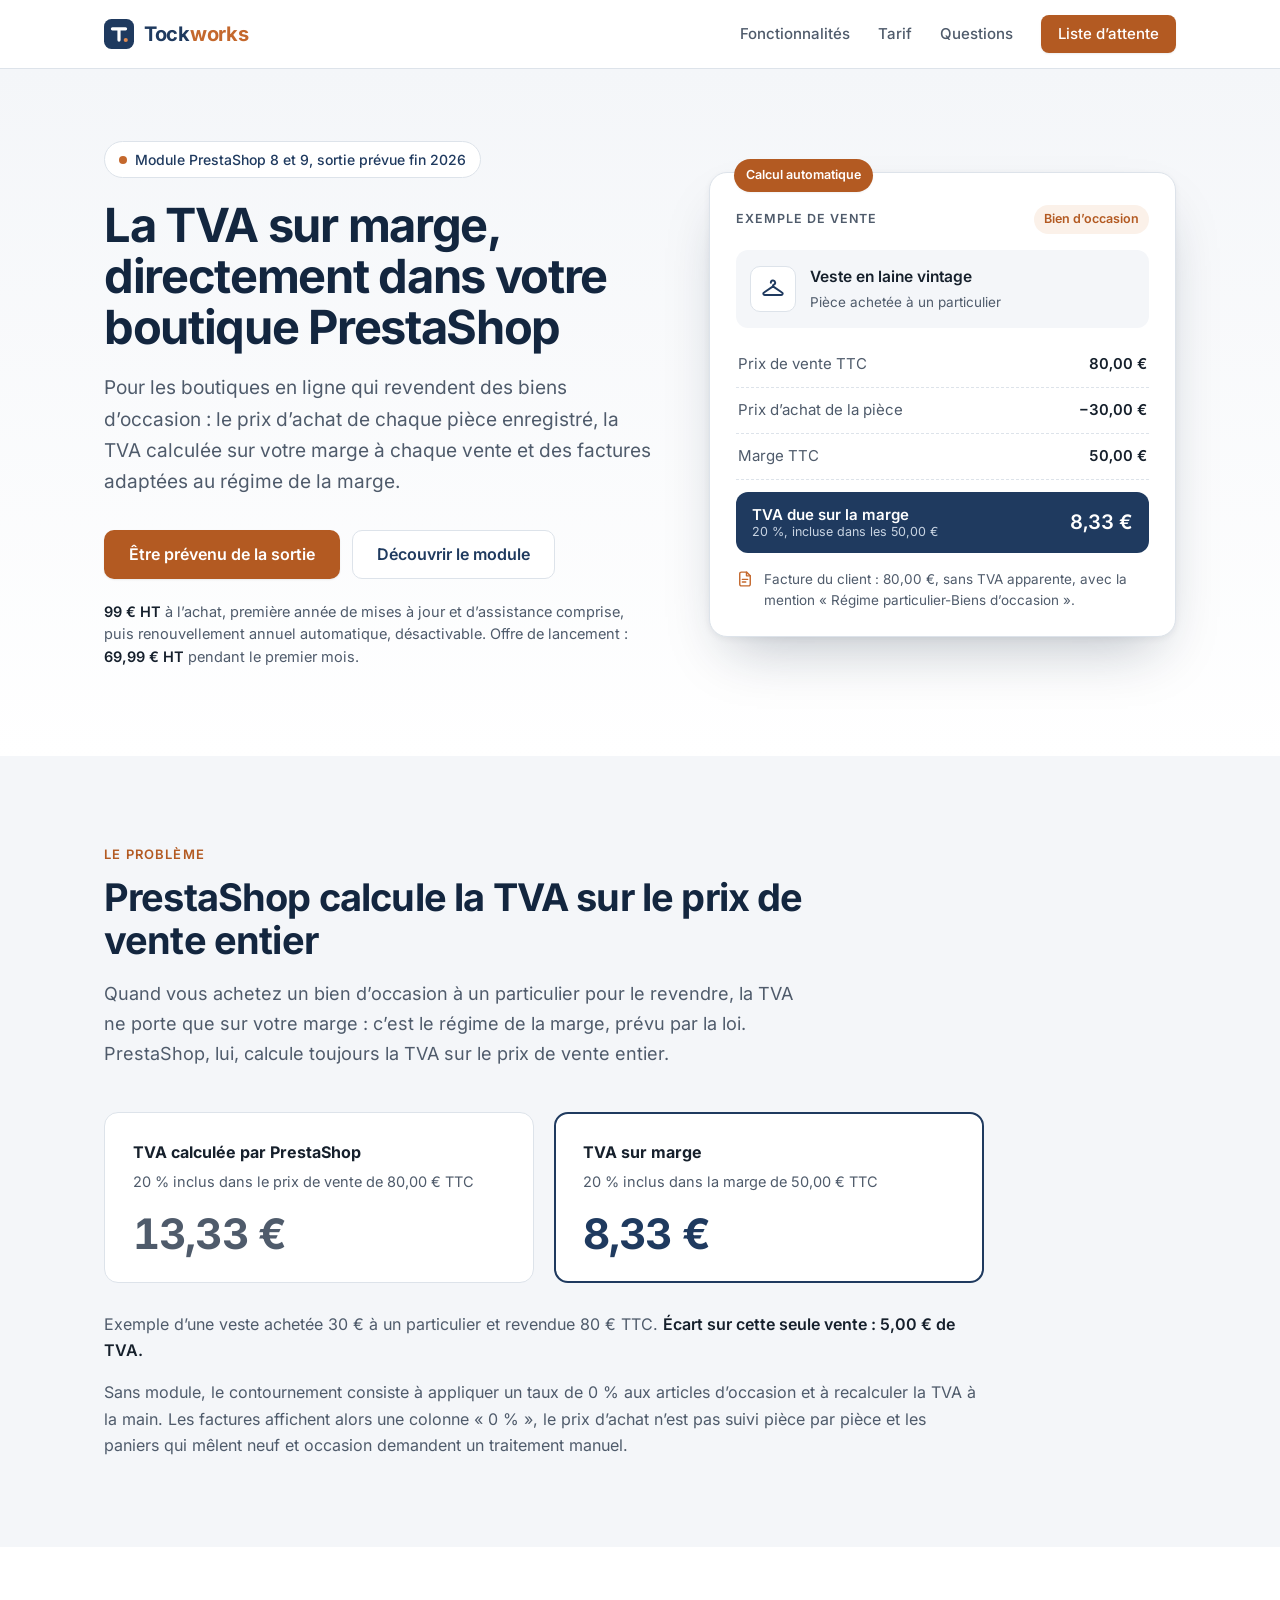
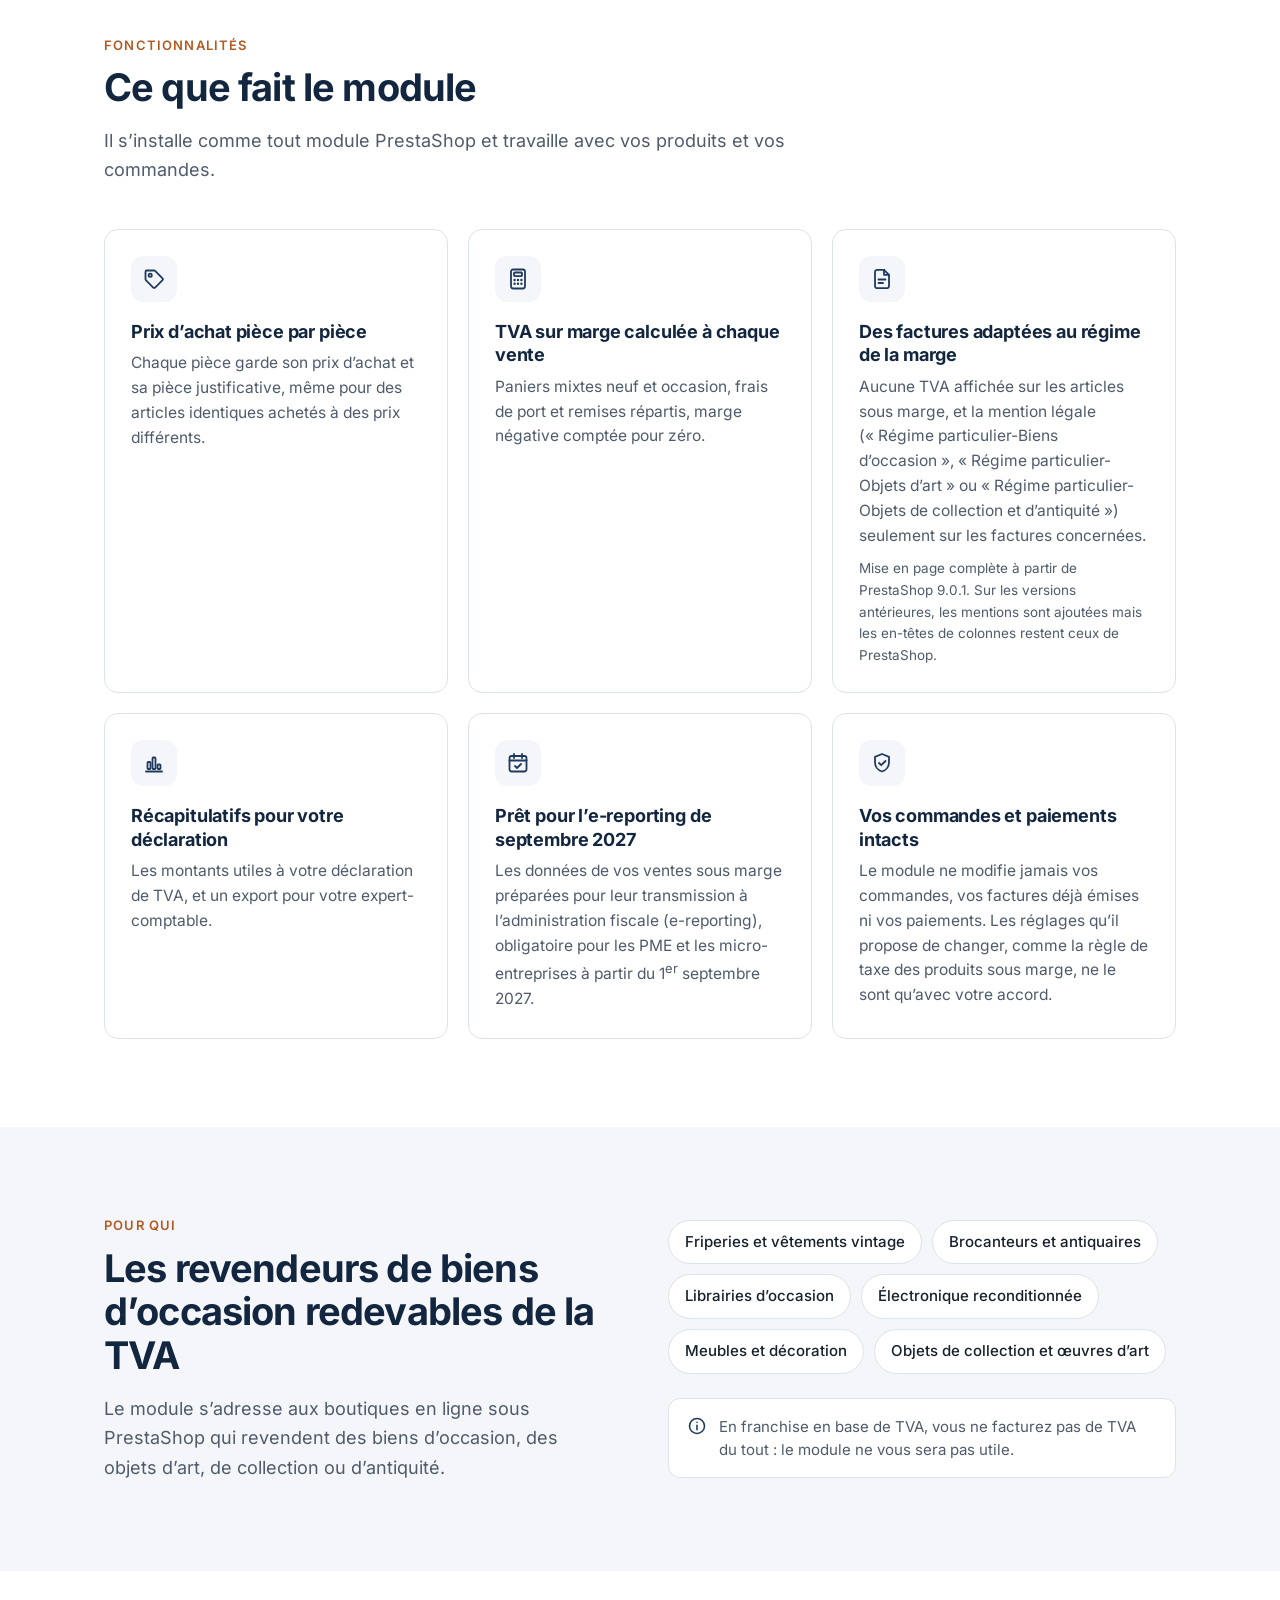
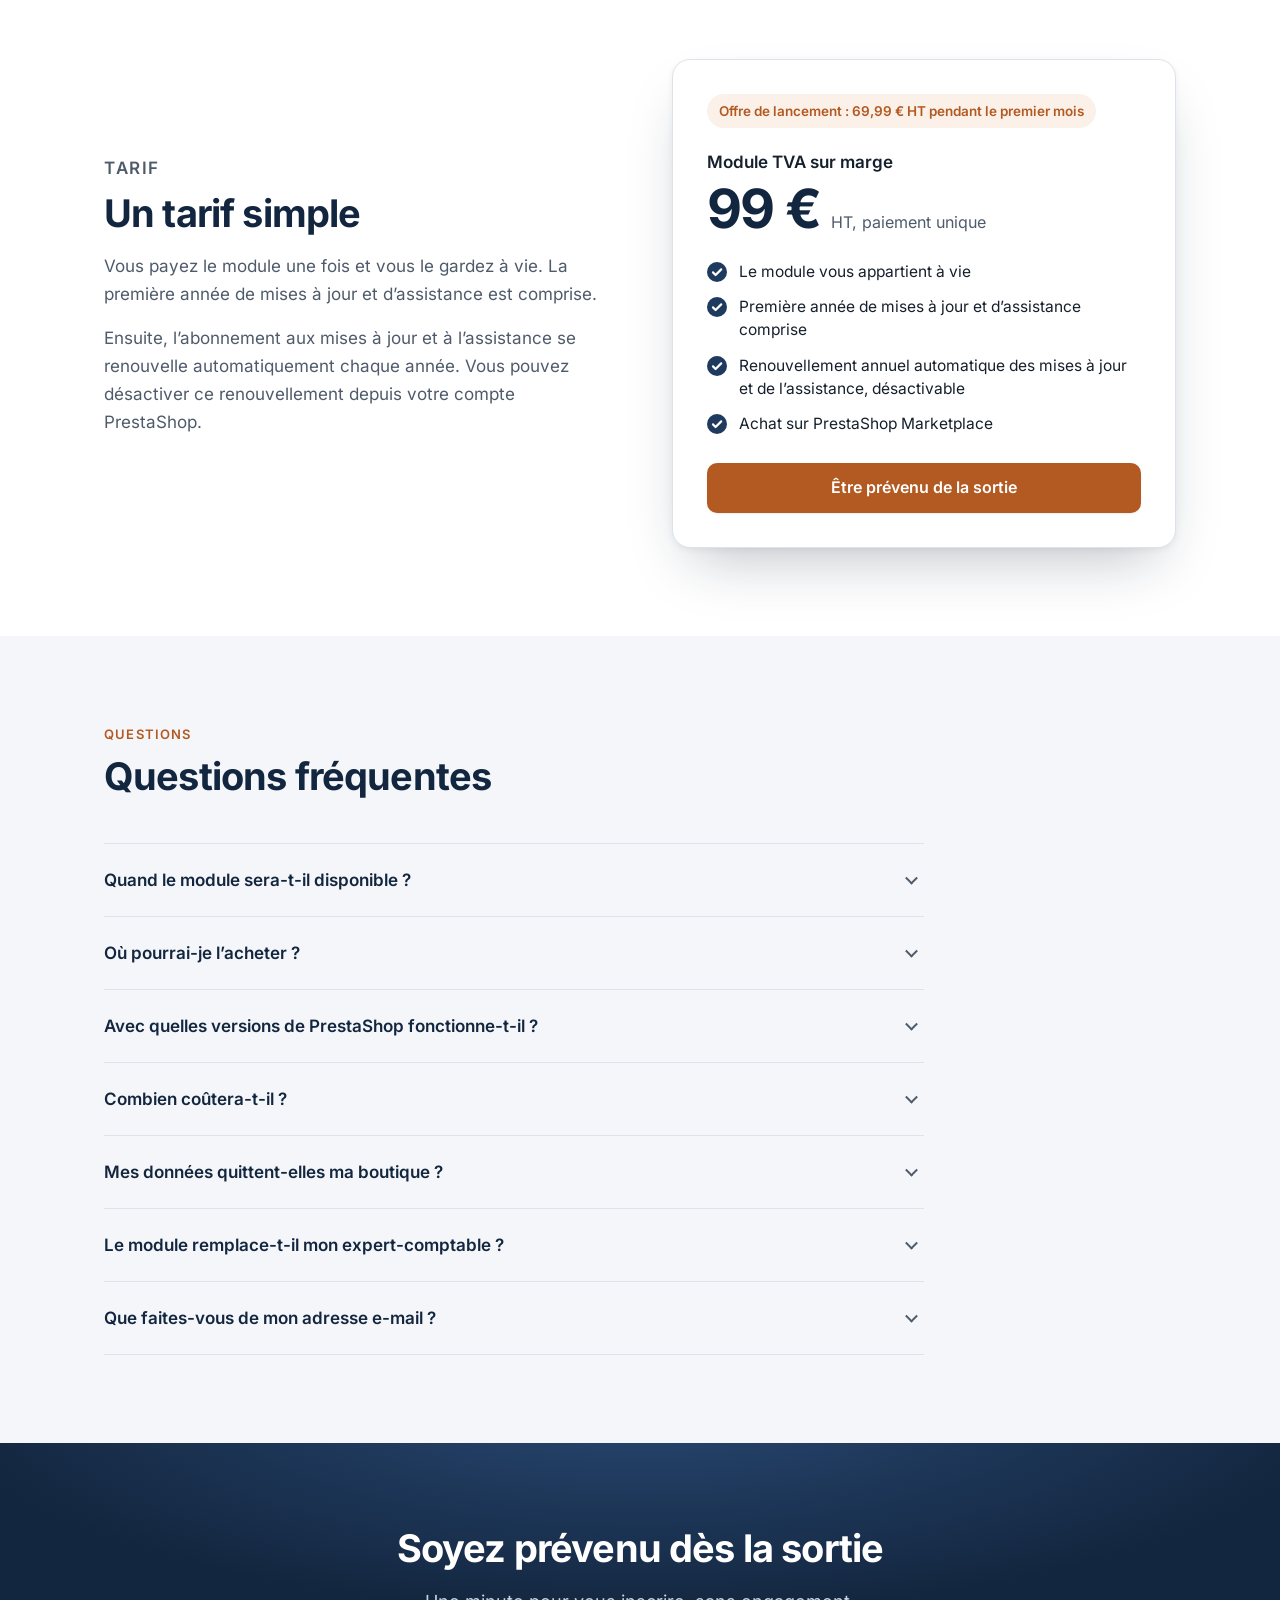
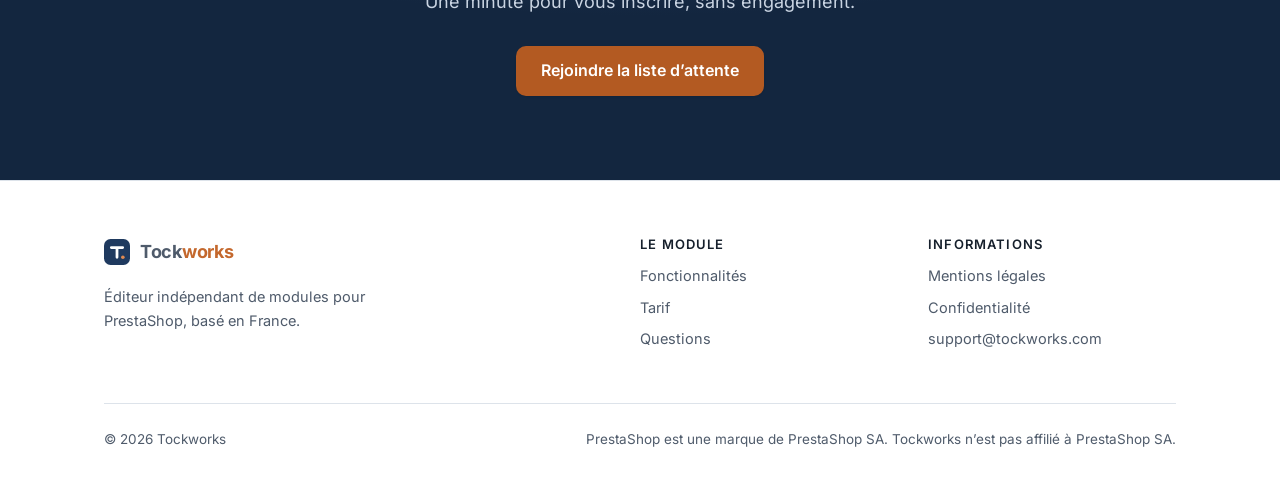
==== index.html @ 5f09cfd5 "Version 2 du site : identité graphique et pages légales séparées - Logo « T. », police Inter hébergé" ====
<!DOCTYPE html>
<html lang="fr">
<head>
<meta charset="utf-8">
<meta name="viewport" content="width=device-width, initial-scale=1">
<title>TVA sur marge pour PrestaShop | Tockworks</title>
<meta name="description" content="Module PrestaShop pour les revendeurs de biens d’occasion : prix d’achat suivi pièce par pièce, TVA calculée sur la marge à chaque vente et factures adaptées au régime de la marge. Sortie prévue fin 2026.">
<link rel="canonical" href="https://tockworks.com/">
<meta name="theme-color" content="#1f3a5f">
<link rel="icon" href="/favicon.ico" sizes="32x32">
<link rel="icon" href="/favicon.svg" type="image/svg+xml">
<link rel="apple-touch-icon" href="/apple-touch-icon.png">
<meta property="og:type" content="website">
<meta property="og:site_name" content="Tockworks">
<meta property="og:locale" content="fr_FR">
<meta property="og:url" content="https://tockworks.com/">
<meta property="og:title" content="La TVA sur marge, directement dans votre boutique PrestaShop">
<meta property="og:description" content="Module PrestaShop pour les revendeurs de biens d’occasion. Sortie prévue fin 2026.">
<meta property="og:image" content="https://tockworks.com/assets/og-image.png">
<meta property="og:image:width" content="1200">
<meta property="og:image:height" content="630">
<meta property="og:image:alt" content="Tockworks, module TVA sur marge pour PrestaShop">
<meta name="twitter:card" content="summary_large_image">
<link rel="preload" href="/assets/fonts/inter-latin-wght-normal.woff2" as="font" type="font/woff2" crossorigin>
<link rel="stylesheet" href="/assets/site.css">
</head>
<body>
<a class="skip" href="#contenu">Aller au contenu</a>

<header class="site-header">
  <div class="wrap">
    <a class="brand" href="/" aria-label="Tockworks, accueil">
      <svg viewBox="0 0 32 32" aria-hidden="true" focusable="false"><rect width="32" height="32" rx="8" fill="#1f3a5f"/><path d="M9 10.5h14M16 10.5v12" fill="none" stroke="#fff" stroke-width="3.4" stroke-linecap="round"/><circle cx="23.2" cy="22.4" r="2.2" fill="#e08a52"/></svg>
      <span>Tock<span class="w">works</span></span>
    </a>
    <nav class="nav" aria-label="Navigation principale">
      <a href="#fonctions">Fonctionnalités</a>
      <a href="#tarif">Tarif</a>
      <a href="#questions">Questions</a>
      <a class="btn btn-sm" href="https://docs.google.com/forms/d/e/1FAIpQLSfRyb02x6jqyGwt5UZU0VAeCtttxppWHOzWtSJn2aNVHN5PRw/viewform">Liste d’attente</a>
    </nav>
  </div>
</header>

<main id="contenu">
  <section class="hero">
    <div class="wrap">
      <div class="hero-text">
        <p class="eyebrow"><span class="dot" aria-hidden="true"></span><span><span class="hide-sm">Module </span>PrestaShop 8 et 9, sortie prévue fin&nbsp;2026</span></p>
        <h1>La TVA sur marge, directement dans votre boutique PrestaShop</h1>
        <p class="lead">Pour les boutiques en ligne qui revendent des biens d’occasion&nbsp;: le prix d’achat de chaque pièce enregistré, la TVA calculée sur votre marge à chaque vente et des factures adaptées au régime de la marge.</p>
        <div class="actions">
          <a class="btn" href="https://docs.google.com/forms/d/e/1FAIpQLSfRyb02x6jqyGwt5UZU0VAeCtttxppWHOzWtSJn2aNVHN5PRw/viewform">Être prévenu de la sortie</a>
          <a class="btn btn-ghost" href="#fonctions">Découvrir le module</a>
        </div>
        <p class="price-note"><strong>99&nbsp;€ HT</strong> à l’achat, première année de mises à jour et d’assistance comprise, puis renouvellement annuel automatique, désactivable. Offre de lancement&nbsp;: <strong>69,99&nbsp;€ HT</strong> pendant le premier mois.</p>
      </div>

      <div class="hero-visual">
        <figure class="calc" aria-label="Exemple de calcul : veste achetée 30 euros et revendue 80 euros TTC, TVA due sur la marge 8,33 euros">
          <span class="calc-tag">Calcul automatique</span>
          <div class="calc-head">
            <span class="calc-label">Exemple de vente</span>
            <span class="pill">Bien d’occasion</span>
          </div>
          <div class="calc-item">
            <span class="thumb" aria-hidden="true"><svg width="26" height="26" viewBox="0 0 24 24" fill="none" stroke="currentColor" stroke-width="1.8" stroke-linecap="round" stroke-linejoin="round"><path d="M10 6.2a2 2 0 1 1 2.6 1.9c-.4.1-.6.5-.6.9v.6"/><path d="M12 9.6 3.7 15.2a1.3 1.3 0 0 0 .7 2.4h15.2a1.3 1.3 0 0 0 .7-2.4z"/></svg></span>
            <span><strong>Veste en laine vintage</strong><small>Pièce achetée à un particulier</small></span>
          </div>
          <dl class="calc-rows">
            <div><dt>Prix de vente TTC</dt><dd>80,00&nbsp;€</dd></div>
            <div><dt>Prix d’achat de la pièce</dt><dd>−30,00&nbsp;€</dd></div>
            <div><dt>Marge TTC</dt><dd>50,00&nbsp;€</dd></div>
            <div class="total"><dt>TVA due sur la marge<small>20&nbsp;%, incluse dans les 50,00&nbsp;€</small></dt><dd>8,33&nbsp;€</dd></div>
          </dl>
          <p class="calc-foot"><svg width="18" height="18" viewBox="0 0 24 24" fill="none" stroke="currentColor" stroke-width="1.9" stroke-linecap="round" stroke-linejoin="round" aria-hidden="true"><path d="M14 2.8H7.2A2.2 2.2 0 0 0 5 5v14a2.2 2.2 0 0 0 2.2 2.2h9.6A2.2 2.2 0 0 0 19 19V7.8z"/><path d="M14 2.8v5h5"/><path d="M8.5 12.5h7M8.5 16h4.5"/></svg><span>Facture du client&nbsp;: 80,00&nbsp;€, sans TVA apparente, avec la mention «&nbsp;Régime particulier-Biens d’occasion&nbsp;».</span></p>
        </figure>
      </div>
    </div>
  </section>

  <section class="section section-soft" id="probleme">
    <div class="wrap">
      <div class="section-head">
        <p class="kicker">Le problème</p>
        <h2>PrestaShop calcule la TVA sur le prix de vente entier</h2>
        <p>Quand vous achetez un bien d’occasion à un particulier pour le revendre, la TVA ne porte que sur votre marge&nbsp;: c’est le régime de la marge, prévu par la loi. PrestaShop, lui, calcule toujours la TVA sur le prix de vente entier.</p>
      </div>
      <div class="compare">
        <div class="compare-card">
          <h3>TVA calculée par PrestaShop</h3>
          <p class="how">20&nbsp;% inclus dans le prix de vente de 80,00&nbsp;€ TTC</p>
          <p class="amount">13,33&nbsp;€</p>
        </div>
        <div class="compare-card is-good">
          <h3>TVA sur marge</h3>
          <p class="how">20&nbsp;% inclus dans la marge de 50,00&nbsp;€ TTC</p>
          <p class="amount">8,33&nbsp;€</p>
        </div>
      </div>
      <div class="compare-notes">
        <p>Exemple d’une veste achetée 30&nbsp;€ à un particulier et revendue 80&nbsp;€ TTC. <strong>Écart sur cette seule vente&nbsp;: 5,00&nbsp;€ de TVA.</strong></p>
        <p>Sans module, le contournement consiste à appliquer un taux de 0&nbsp;% aux articles d’occasion et à recalculer la TVA à la main. Les factures affichent alors une colonne «&nbsp;0&nbsp;%&nbsp;», le prix d’achat n’est pas suivi pièce par pièce et les paniers qui mêlent neuf et occasion demandent un traitement manuel.</p>
      </div>
    </div>
  </section>

  <section class="section" id="fonctions">
    <div class="wrap">
      <div class="section-head">
        <p class="kicker">Fonctionnalités</p>
        <h2>Ce que fait le module</h2>
        <p>Il s’installe comme tout module PrestaShop et travaille avec vos produits et vos commandes.</p>
      </div>
      <div class="features">
        <article class="feature">
          <span class="ico" aria-hidden="true"><svg width="24" height="24" viewBox="0 0 24 24" fill="none" stroke="currentColor" stroke-width="1.8" stroke-linecap="round" stroke-linejoin="round"><path d="M3.5 12.2V4.8c0-.7.6-1.3 1.3-1.3h7.4c.35 0 .68.14.92.38l7.4 7.4a1.3 1.3 0 0 1 0 1.84l-7.4 7.4a1.3 1.3 0 0 1-1.84 0l-7.4-7.4a1.3 1.3 0 0 1-.38-.92z"/><circle cx="8.2" cy="8.2" r="1.6"/></svg></span>
          <h3>Prix d’achat pièce par pièce</h3>
          <p>Chaque pièce garde son prix d’achat et sa pièce justificative, même pour des articles identiques achetés à des prix différents.</p>
        </article>
        <article class="feature">
          <span class="ico" aria-hidden="true"><svg width="24" height="24" viewBox="0 0 24 24" fill="none" stroke="currentColor" stroke-width="1.8" stroke-linecap="round" stroke-linejoin="round"><rect x="5" y="2.5" width="14" height="19" rx="2.2"/><rect x="8" y="5.5" width="8" height="3.6" rx=".8"/><path d="M8.6 13h.01M12 13h.01M15.4 13h.01M8.6 16.8h.01M12 16.8h.01M15.4 16.8h.01" stroke-width="2.4"/></svg></span>
          <h3>TVA sur marge calculée à chaque vente</h3>
          <p>Paniers mixtes neuf et occasion, frais de port et remises répartis, marge négative comptée pour zéro.</p>
        </article>
        <article class="feature">
          <span class="ico" aria-hidden="true"><svg width="24" height="24" viewBox="0 0 24 24" fill="none" stroke="currentColor" stroke-width="1.8" stroke-linecap="round" stroke-linejoin="round"><path d="M14 2.8H7.2A2.2 2.2 0 0 0 5 5v14a2.2 2.2 0 0 0 2.2 2.2h9.6A2.2 2.2 0 0 0 19 19V7.8z"/><path d="M14 2.8v5h5"/><path d="M8.5 12.5h7M8.5 16h4.5"/></svg></span>
          <h3>Des factures adaptées au régime de la marge</h3>
          <p>Aucune TVA affichée sur les articles sous marge, et la mention légale («&nbsp;Régime particulier-Biens d’occasion&nbsp;», «&nbsp;Régime particulier-Objets d’art&nbsp;» ou «&nbsp;Régime particulier-Objets de collection et d’antiquité&nbsp;») seulement sur les factures concernées.</p>
          <p class="small">Mise en page complète à partir de PrestaShop 9.0.1. Sur les versions antérieures, les mentions sont ajoutées mais les en-têtes de colonnes restent ceux de PrestaShop.</p>
        </article>
        <article class="feature">
          <span class="ico" aria-hidden="true"><svg width="24" height="24" viewBox="0 0 24 24" fill="none" stroke="currentColor" stroke-width="1.8" stroke-linecap="round" stroke-linejoin="round"><path d="M4 20.5h16"/><rect x="5.5" y="11" width="3" height="7" rx=".8"/><rect x="10.5" y="6.5" width="3" height="11.5" rx=".8"/><rect x="15.5" y="13.5" width="3" height="4.5" rx=".8"/></svg></span>
          <h3>Récapitulatifs pour votre déclaration</h3>
          <p>Les montants utiles à votre déclaration de TVA, et un export pour votre expert-comptable.</p>
        </article>
        <article class="feature">
          <span class="ico" aria-hidden="true"><svg width="24" height="24" viewBox="0 0 24 24" fill="none" stroke="currentColor" stroke-width="1.8" stroke-linecap="round" stroke-linejoin="round"><rect x="3.5" y="5" width="17" height="15.5" rx="2.2"/><path d="M3.5 9.5h17M8 3v4M16 3v4"/><path d="m9 15 2 2 4-4"/></svg></span>
          <h3>Prêt pour l’e-reporting de septembre 2027</h3>
          <p>Les données de vos ventes sous marge préparées pour leur transmission à l’administration fiscale (e-reporting), obligatoire pour les PME et les micro-entreprises à partir du 1<sup>er</sup>&nbsp;septembre 2027.</p>
        </article>
        <article class="feature">
          <span class="ico" aria-hidden="true"><svg width="24" height="24" viewBox="0 0 24 24" fill="none" stroke="currentColor" stroke-width="1.8" stroke-linecap="round" stroke-linejoin="round"><path d="M12 3 5 5.8v5.4c0 4.3 2.9 8.1 7 9.3 4.1-1.2 7-5 7-9.3V5.8z"/><path d="m9 12 2.2 2.2L15.5 10"/></svg></span>
          <h3>Vos commandes et paiements intacts</h3>
          <p>Le module ne modifie jamais vos commandes, vos factures déjà émises ni vos paiements. Les réglages qu’il propose de changer, comme la règle de taxe des produits sous marge, ne le sont qu’avec votre accord.</p>
        </article>
      </div>
    </div>
  </section>

  <section class="section section-soft" id="pour-qui">
    <div class="wrap audience">
      <div>
        <p class="kicker">Pour qui</p>
        <h2>Les revendeurs de biens d’occasion redevables de la TVA</h2>
        <p class="intro">Le module s’adresse aux boutiques en ligne sous PrestaShop qui revendent des biens d’occasion, des objets d’art, de collection ou d’antiquité.</p>
      </div>
      <div>
        <ul class="chips">
          <li>Friperies et vêtements vintage</li>
          <li>Brocanteurs et antiquaires</li>
          <li>Librairies d’occasion</li>
          <li>Électronique reconditionnée</li>
          <li>Meubles et décoration</li>
          <li>Objets de collection et œuvres d’art</li>
        </ul>
        <p class="callout"><svg width="20" height="20" viewBox="0 0 24 24" fill="none" stroke="currentColor" stroke-width="1.9" stroke-linecap="round" stroke-linejoin="round" aria-hidden="true"><circle cx="12" cy="12" r="9"/><path d="M12 11v5.5M12 7.6h.01"/></svg><span>En franchise en base de TVA, vous ne facturez pas de TVA du tout&nbsp;: le module ne vous sera pas utile.</span></p>
      </div>
    </div>
  </section>

  <section class="section" id="tarif">
    <div class="wrap pricing">
      <div class="text">
        <p class="kicker">Tarif</p>
        <h2>Un tarif simple</h2>
        <p>Vous payez le module une fois et vous le gardez à vie. La première année de mises à jour et d’assistance est comprise.</p>
        <p>Ensuite, l’abonnement aux mises à jour et à l’assistance se renouvelle automatiquement chaque année. Vous pouvez désactiver ce renouvellement depuis votre compte PrestaShop.</p>
      </div>
      <div class="price-card">
        <p class="offer">Offre de lancement&nbsp;: 69,99&nbsp;€ HT pendant le premier mois</p>
        <p class="plan">Module TVA sur marge</p>
        <p class="price"><span class="amount">99&nbsp;€</span><span class="unit">HT, paiement unique</span></p>
        <ul class="checks">
          <li>Le module vous appartient à vie</li>
          <li>Première année de mises à jour et d’assistance comprise</li>
          <li>Renouvellement annuel automatique des mises à jour et de l’assistance, désactivable</li>
          <li>Achat sur PrestaShop Marketplace</li>
        </ul>
        <a class="btn" href="https://docs.google.com/forms/d/e/1FAIpQLSfRyb02x6jqyGwt5UZU0VAeCtttxppWHOzWtSJn2aNVHN5PRw/viewform">Être prévenu de la sortie</a>
      </div>
    </div>
  </section>

  <section class="section section-soft" id="questions">
    <div class="wrap">
      <div class="section-head">
        <p class="kicker">Questions</p>
        <h2>Questions fréquentes</h2>
      </div>
      <div class="faq">
        <details>
          <summary>Quand le module sera-t-il disponible&nbsp;?</summary>
          <p>Fin 2026. Les inscrits à la liste d’attente seront prévenus en premier.</p>
        </details>
        <details>
          <summary>Où pourrai-je l’acheter&nbsp;?</summary>
          <p>Sur la PrestaShop Marketplace (addons.prestashop.com), la plateforme officielle des modules PrestaShop, où chaque module passe une validation technique avant sa mise en ligne.</p>
        </details>
        <details>
          <summary>Avec quelles versions de PrestaShop fonctionne-t-il&nbsp;?</summary>
          <p>PrestaShop 8 et 9. La mise en page complète des factures demande PrestaShop 9.0.1 ou plus récent. Les versions 1.7 et antérieures ne sont pas prises en charge.</p>
        </details>
        <details>
          <summary>Combien coûtera-t-il&nbsp;?</summary>
          <p>99&nbsp;€ HT, avec la première année de mises à jour et d’assistance. Pendant le premier mois après la sortie, il sera proposé à 69,99&nbsp;€ HT. C’est un paiement unique&nbsp;: le module vous appartient à vie. Ensuite, l’abonnement aux mises à jour et à l’assistance se renouvelle automatiquement chaque année, et vous pouvez désactiver ce renouvellement depuis votre compte PrestaShop.</p>
        </details>
        <details>
          <summary>Mes données quittent-elles ma boutique&nbsp;?</summary>
          <p>Non. Le module enregistre ses données dans la base de données de votre boutique et ne les envoie à aucun service extérieur.</p>
        </details>
        <details>
          <summary>Le module remplace-t-il mon expert-comptable&nbsp;?</summary>
          <p>Non. Il applique les règles publiées par l’administration fiscale et prépare vos chiffres. Pour le conseil fiscal et les cas particuliers, votre expert-comptable reste votre interlocuteur.</p>
        </details>
        <details>
          <summary>Que faites-vous de mon adresse e-mail&nbsp;?</summary>
          <p>Elle sert uniquement à vous prévenir du lancement. Les détails figurent dans la <a href="/confidentialite/">politique de confidentialité</a>.</p>
        </details>
      </div>
    </div>
  </section>

  <section class="cta-band">
    <div class="wrap">
      <h2>Soyez prévenu dès la sortie</h2>
      <p>Une minute pour vous inscrire, sans engagement.</p>
      <a class="btn" href="https://docs.google.com/forms/d/e/1FAIpQLSfRyb02x6jqyGwt5UZU0VAeCtttxppWHOzWtSJn2aNVHN5PRw/viewform">Rejoindre la liste d’attente</a>
    </div>
  </section>
</main>

<footer class="site-footer">
  <div class="wrap">
    <div class="footer-grid">
      <div>
        <a class="brand" href="/" aria-label="Tockworks, accueil">
          <svg viewBox="0 0 32 32" aria-hidden="true" focusable="false"><rect width="32" height="32" rx="8" fill="#1f3a5f"/><path d="M9 10.5h14M16 10.5v12" fill="none" stroke="#fff" stroke-width="3.4" stroke-linecap="round"/><circle cx="23.2" cy="22.4" r="2.2" fill="#e08a52"/></svg>
          <span>Tock<span class="w">works</span></span>
        </a>
        <p class="about">Éditeur indépendant de modules pour PrestaShop, basé en France.</p>
      </div>
      <div>
        <h2>Le module</h2>
        <ul>
          <li><a href="#fonctions">Fonctionnalités</a></li>
          <li><a href="#tarif">Tarif</a></li>
          <li><a href="#questions">Questions</a></li>
        </ul>
      </div>
      <div>
        <h2>Informations</h2>
        <ul>
          <li><a href="/mentions-legales/">Mentions légales</a></li>
          <li><a href="/confidentialite/">Confidentialité</a></li>
          <li><a href="mailto:support@tockworks.com">support@tockworks.com</a></li>
        </ul>
      </div>
    </div>
    <div class="footer-bottom">
      <p>© 2026 Tockworks</p>
      <p>PrestaShop est une marque de PrestaShop SA. Tockworks n’est pas affilié à PrestaShop SA.</p>
    </div>
  </div>
</footer>

</body>
</html>
---- assets/site.css ----
@font-face {
  font-family: "Inter";
  font-style: normal;
  font-weight: 100 900;
  font-display: swap;
  src: url("/assets/fonts/inter-latin-wght-normal.woff2") format("woff2");
}

:root {
  --ink: #16202c;
  --muted: #4f5b6b;
  --brand: #1f3a5f;
  --brand-dark: #13263f;
  --brand-50: #f4f6f9;
  --brand-100: #e6ecf3;
  --accent: #c4682d;
  --accent-strong: #b35a22;
  --accent-hover: #9c4d1c;
  --accent-50: #fbf1e9;
  --line: #dde3ea;
  --white: #ffffff;
  --radius: 14px;
  --shadow-sm: 0 1px 2px rgba(16, 32, 56, 0.06);
  --shadow-lg: 0 28px 56px -20px rgba(16, 32, 56, 0.28), 0 2px 6px rgba(16, 32, 56, 0.06);
  --font: "Inter", -apple-system, BlinkMacSystemFont, "Segoe UI", Roboto, "Helvetica Neue", Arial, sans-serif;
}

*, *::before, *::after { box-sizing: border-box; }
html { -webkit-text-size-adjust: 100%; scroll-behavior: smooth; scroll-padding-top: 84px; }
@media (prefers-reduced-motion: reduce) { html { scroll-behavior: auto; } }

body {
  margin: 0;
  font-family: var(--font);
  font-size: 17px;
  line-height: 1.65;
  color: var(--ink);
  background: var(--white);
  -webkit-font-smoothing: antialiased;
  -moz-osx-font-smoothing: grayscale;
}

h1, h2, h3 { color: var(--brand-dark); font-weight: 700; }
p { margin: 0 0 16px; }
a { color: var(--brand); }
img { max-width: 100%; height: auto; }
.num { font-variant-numeric: tabular-nums; }

.wrap { max-width: 1120px; margin: 0 auto; padding: 0 24px; }
@media (max-width: 600px) { .wrap { padding: 0 16px; } }

.skip { position: absolute; left: -9999px; top: 12px; z-index: 100; background: var(--brand-dark); color: #fff; padding: 10px 16px; border-radius: 8px; }
.skip:focus { left: 16px; }

a:focus-visible, summary:focus-visible, .btn:focus-visible {
  outline: 3px solid rgba(196, 104, 45, 0.5);
  outline-offset: 3px;
  border-radius: 6px;
}

/* En-tête */
.site-header {
  position: sticky;
  top: 0;
  z-index: 50;
  background: rgba(255, 255, 255, 0.92);
  -webkit-backdrop-filter: saturate(180%) blur(10px);
  backdrop-filter: saturate(180%) blur(10px);
  border-bottom: 1px solid var(--line);
}
.site-header .wrap { display: flex; align-items: center; justify-content: space-between; height: 68px; gap: 24px; }
.brand { display: inline-flex; align-items: center; gap: 10px; text-decoration: none; font-weight: 700; font-size: 20px; letter-spacing: -0.015em; color: var(--brand); }
.brand svg { width: 30px; height: 30px; flex: none; }
.brand .w { color: var(--accent); }
.nav { display: flex; align-items: center; gap: 28px; }
.nav a { color: var(--muted); text-decoration: none; font-size: 15px; font-weight: 500; }
.nav a:hover { color: var(--brand); }
.nav a.btn { color: #fff; }
@media (max-width: 760px) { .nav a:not(.btn) { display: none; } }

/* Boutons */
.btn {
  display: inline-flex;
  align-items: center;
  justify-content: center;
  gap: 8px;
  padding: 14px 24px;
  border-radius: 10px;
  border: 1px solid transparent;
  background: var(--accent-strong);
  color: #fff;
  font-weight: 600;
  font-size: 16px;
  line-height: 1.2;
  text-decoration: none;
  box-shadow: 0 1px 2px rgba(0, 0, 0, 0.08);
  transition: background-color 0.15s ease;
}
.btn:hover { background: var(--accent-hover); }
.btn-ghost { background: #fff; color: var(--brand); border-color: var(--line); box-shadow: none; }
.btn-ghost:hover { background: var(--brand-50); }
.btn-sm { padding: 9px 16px; font-size: 14px; border-radius: 8px; }

/* Ouverture */
.hero { padding: 72px 0 88px; background: linear-gradient(180deg, var(--brand-50) 0%, #fff 100%); }
.hero .wrap { display: grid; grid-template-columns: 1.08fr 0.92fr; gap: 56px; align-items: center; }
.eyebrow { display: inline-flex; align-items: center; gap: 8px; margin: 0; padding: 6px 14px; border-radius: 999px; background: #fff; border: 1px solid var(--line); color: var(--brand); font-size: 14px; font-weight: 500; }
.eyebrow .dot { width: 8px; height: 8px; flex: none; border-radius: 50%; background: var(--accent); }
@media (max-width: 480px) { .eyebrow { font-size: 13px; } .hide-sm { display: none; } }
.hero h1 { font-size: clamp(34px, 4.2vw, 47px); line-height: 1.08; letter-spacing: -0.028em; margin: 22px 0 20px; }
.lead { font-size: 19px; color: var(--muted); max-width: 580px; margin: 0 0 32px; }
.actions { display: flex; flex-wrap: wrap; gap: 12px; }
.price-note { margin: 22px 0 0; max-width: 580px; font-size: 14.5px; line-height: 1.55; color: var(--muted); }
.price-note strong { color: var(--ink); font-weight: 600; }
@media (max-width: 900px) {
  .hero { padding: 48px 0 64px; }
  .hero .wrap { grid-template-columns: 1fr; gap: 48px; }
  .hero-visual { max-width: 480px; }
}

/* Carte de calcul */
.calc { position: relative; margin: 0; background: #fff; border: 1px solid var(--line); border-radius: 18px; box-shadow: var(--shadow-lg); padding: 26px; font-size: 15px; }
.calc-tag { position: absolute; top: -14px; left: 24px; background: var(--accent-strong); color: #fff; font-size: 12.5px; font-weight: 600; padding: 6px 12px; border-radius: 999px; box-shadow: var(--shadow-sm); }
.calc-head { display: flex; justify-content: space-between; align-items: center; gap: 12px; margin: 6px 0 16px; }
.calc-label { font-size: 12.5px; font-weight: 600; letter-spacing: 0.08em; text-transform: uppercase; color: var(--muted); }
.pill { font-size: 12.5px; font-weight: 600; color: var(--accent-strong); background: var(--accent-50); border-radius: 999px; padding: 4px 10px; white-space: nowrap; }
.calc-item { display: flex; gap: 14px; align-items: center; padding: 14px; background: var(--brand-50); border-radius: 12px; margin-bottom: 14px; }
.calc-item .thumb { width: 46px; height: 46px; flex: none; border-radius: 10px; background: #fff; border: 1px solid var(--line); display: grid; place-items: center; color: var(--brand); }
.calc-item strong { display: block; color: var(--ink); font-size: 15.5px; font-weight: 600; }
.calc-item small { color: var(--muted); font-size: 13.5px; }
.calc-rows { margin: 0; }
.calc-rows > div { display: flex; justify-content: space-between; align-items: center; gap: 16px; padding: 10px 2px; border-bottom: 1px dashed var(--line); }
.calc-rows dt { color: var(--muted); }
.calc-rows dd { margin: 0; font-variant-numeric: tabular-nums; font-weight: 600; color: var(--ink); white-space: nowrap; }
.calc-rows > div.total { margin-top: 12px; padding: 13px 16px; border: 0; border-radius: 12px; background: var(--brand); }
.calc-rows .total dt { color: #fff; font-weight: 600; line-height: 1.3; }
.calc-rows .total dt small { display: block; color: #c9d4e2; font-weight: 400; font-size: 12.5px; }
.calc-rows .total dd { color: #fff; font-size: 20px; }
.calc-foot { display: flex; gap: 10px; margin: 16px 0 0; font-size: 13.5px; line-height: 1.5; color: var(--muted); }
.calc-foot svg { flex: none; margin-top: 1px; color: var(--accent); }

/* Sections */
.section { padding: 88px 0; }
.section-soft { background: var(--brand-50); }
.section-head { max-width: 700px; margin-bottom: 44px; }
.kicker { margin: 0 0 10px; font-size: 13px; font-weight: 600; letter-spacing: 0.09em; text-transform: uppercase; color: var(--accent-strong); }
h2 { font-size: clamp(28px, 3.3vw, 38px); line-height: 1.15; letter-spacing: -0.022em; margin: 0 0 16px; }
.section-head p:last-child { margin: 0; font-size: 18px; color: var(--muted); }
@media (max-width: 600px) { .section { padding: 64px 0; } .section-head { margin-bottom: 32px; } }

/* Comparaison */
.compare { display: grid; grid-template-columns: 1fr 1fr; gap: 20px; max-width: 880px; }
.compare-card { background: #fff; border: 1px solid var(--line); border-radius: var(--radius); padding: 26px 28px; }
.compare-card.is-good { border: 2px solid var(--brand); padding: 25px 27px; }
.compare-card h3 { margin: 0 0 4px; font-size: 16px; color: var(--ink); }
.compare-card .how { margin: 0 0 18px; font-size: 14.5px; color: var(--muted); }
.compare-card .amount { margin: 0; font-size: 42px; font-weight: 700; line-height: 1.05; letter-spacing: -0.02em; font-variant-numeric: tabular-nums; color: var(--muted); }
.compare-card.is-good .amount { color: var(--brand); }
.compare-card .amount small { font-size: 15px; font-weight: 500; letter-spacing: 0; color: var(--muted); }
.compare-notes { max-width: 880px; margin-top: 28px; }
.compare-notes p { color: var(--muted); font-size: 16px; }
.compare-notes p:last-child { margin: 0; }
.compare-notes strong { color: var(--ink); font-weight: 600; }
@media (max-width: 700px) { .compare { grid-template-columns: 1fr; } }

/* Fonctionnalités */
.features { display: grid; grid-template-columns: repeat(3, 1fr); gap: 20px; }
.feature { background: #fff; border: 1px solid var(--line); border-radius: var(--radius); padding: 26px; }
.feature .ico { width: 46px; height: 46px; border-radius: 12px; background: var(--brand-50); color: var(--brand); display: grid; place-items: center; margin-bottom: 18px; }
.feature h3 { margin: 0 0 8px; font-size: 18px; line-height: 1.3; letter-spacing: -0.01em; }
.feature p { margin: 0; color: var(--muted); font-size: 15.5px; line-height: 1.6; }
.feature p.small { margin-top: 10px; font-size: 13.5px; }
@media (max-width: 960px) { .features { grid-template-columns: 1fr 1fr; } }
@media (max-width: 640px) { .features { grid-template-columns: 1fr; } }

/* Pour qui */
.audience { display: grid; grid-template-columns: 1fr 1fr; gap: 56px; align-items: center; }
.audience p.intro { color: var(--muted); font-size: 18px; margin: 0; }
.chips { display: flex; flex-wrap: wrap; gap: 10px; list-style: none; padding: 0; margin: 0; }
.chips li { background: #fff; border: 1px solid var(--line); border-radius: 999px; padding: 9px 16px; font-size: 15px; font-weight: 500; color: var(--ink); }
.callout { display: flex; gap: 12px; margin: 24px 0 0; padding: 16px 18px; border-radius: 12px; background: #fff; border: 1px solid var(--line); font-size: 15px; line-height: 1.55; color: var(--muted); }
.callout svg { flex: none; margin-top: 1px; color: var(--brand); }
@media (max-width: 860px) { .audience { grid-template-columns: 1fr; gap: 32px; } }

/* Tarif */
.pricing { display: grid; grid-template-columns: 1fr 1fr; gap: 64px; align-items: center; }
.pricing .text p { color: var(--muted); font-size: 17px; }
.price-card { background: #fff; border: 1px solid var(--line); border-radius: 18px; box-shadow: var(--shadow-lg); padding: 34px; }
.price-card .offer { display: inline-block; margin: 0 0 20px; padding: 6px 12px; border-radius: 999px; background: var(--accent-50); color: var(--accent-strong); font-weight: 600; font-size: 13.5px; }
.price-card .plan { margin: 0 0 6px; font-weight: 600; color: var(--ink); }
.price { display: flex; align-items: baseline; flex-wrap: wrap; gap: 4px 10px; margin: 0 0 24px; }
.price .amount { font-size: 54px; font-weight: 700; line-height: 1; letter-spacing: -0.03em; color: var(--brand-dark); }
.price .unit { color: var(--muted); font-size: 16px; }
.checks { list-style: none; padding: 0; margin: 0 0 28px; }
.checks li { position: relative; padding-left: 32px; margin: 12px 0; font-size: 15.5px; line-height: 1.5; }
.checks li::before {
  content: "";
  position: absolute;
  left: 0;
  top: 2px;
  width: 20px;
  height: 20px;
  border-radius: 50%;
  background: var(--brand) url("data:image/svg+xml,%3Csvg xmlns='http://www.w3.org/2000/svg' viewBox='0 0 20 20'%3E%3Cpath d='M6 10.4l2.6 2.6L14.2 7.4' fill='none' stroke='%23fff' stroke-width='2.2' stroke-linecap='round' stroke-linejoin='round'/%3E%3C/svg%3E") center / 20px no-repeat;
}
.price-card .btn { width: 100%; }
@media (max-width: 860px) { .pricing { grid-template-columns: 1fr; gap: 36px; } .price-card { padding: 28px 24px; } }

/* Questions */
.faq { max-width: 820px; border-top: 1px solid var(--line); }
.faq details { border-bottom: 1px solid var(--line); }
.faq summary { position: relative; list-style: none; cursor: pointer; padding: 22px 44px 22px 0; font-weight: 600; font-size: 17px; color: var(--brand-dark); }
.faq summary::-webkit-details-marker { display: none; }
.faq summary::after {
  content: "";
  position: absolute;
  right: 8px;
  top: 50%;
  width: 9px;
  height: 9px;
  border-right: 2px solid var(--muted);
  border-bottom: 2px solid var(--muted);
  transform: translateY(-70%) rotate(45deg);
  transition: transform 0.2s ease;
}
.faq details[open] summary::after { transform: translateY(-25%) rotate(-135deg); }
.faq details p { margin: -4px 0 22px; max-width: 740px; color: var(--muted); }

/* Appel final */
.cta-band { padding: 84px 0; text-align: center; color: #fff; background: radial-gradient(1200px 400px at 50% -20%, #2a4b77 0%, var(--brand-dark) 60%); }
.cta-band h2 { color: #fff; }
.cta-band p { margin: 0 auto 30px; max-width: 560px; font-size: 18px; color: #c9d4e2; }

/* Pied de page */
.site-footer { padding: 56px 0 32px; border-top: 1px solid var(--line); font-size: 14.5px; color: var(--muted); }
.footer-grid { display: grid; grid-template-columns: 2fr 1fr 1fr; gap: 40px; }
.footer-grid .about { max-width: 340px; margin: 14px 0 0; }
.site-footer h2 { margin: 0 0 12px; font-size: 13px; font-weight: 600; letter-spacing: 0.09em; text-transform: uppercase; color: var(--ink); }
.site-footer ul { list-style: none; padding: 0; margin: 0; }
.site-footer li { margin: 8px 0; }
.site-footer a { color: var(--muted); text-decoration: none; }
.site-footer a:hover { color: var(--brand); text-decoration: underline; }
.site-footer .brand { font-size: 18px; }
.site-footer .brand svg { width: 26px; height: 26px; }
.footer-bottom { display: flex; flex-wrap: wrap; justify-content: space-between; gap: 8px 24px; margin-top: 44px; padding-top: 24px; border-top: 1px solid var(--line); font-size: 13.5px; }
.footer-bottom p { margin: 0; }
@media (max-width: 760px) {
  .footer-grid { grid-template-columns: 1fr 1fr; gap: 32px; }
  .footer-grid > :first-child { grid-column: 1 / -1; }
}

/* Pages de texte (mentions légales, confidentialité, erreur) */
.doc { padding: 56px 0 88px; }
.doc .wrap { max-width: 800px; }
.doc h1 { font-size: clamp(30px, 4vw, 40px); line-height: 1.15; letter-spacing: -0.022em; margin: 0 0 8px; }
.doc .updated { margin: 0 0 32px; color: var(--muted); font-size: 14.5px; }
.doc h2 { font-size: 21px; letter-spacing: -0.01em; margin: 40px 0 10px; }
.doc p, .doc li { line-height: 1.7; }
.doc ul { padding-left: 22px; margin: 0 0 16px; }
.doc li { margin: 6px 0; }
.summary-box { padding: 20px 22px; border-radius: 14px; background: var(--brand-50); border: 1px solid var(--line); }
.summary-box p:last-child { margin: 0; }
.doc .center { text-align: center; padding: 48px 0; }
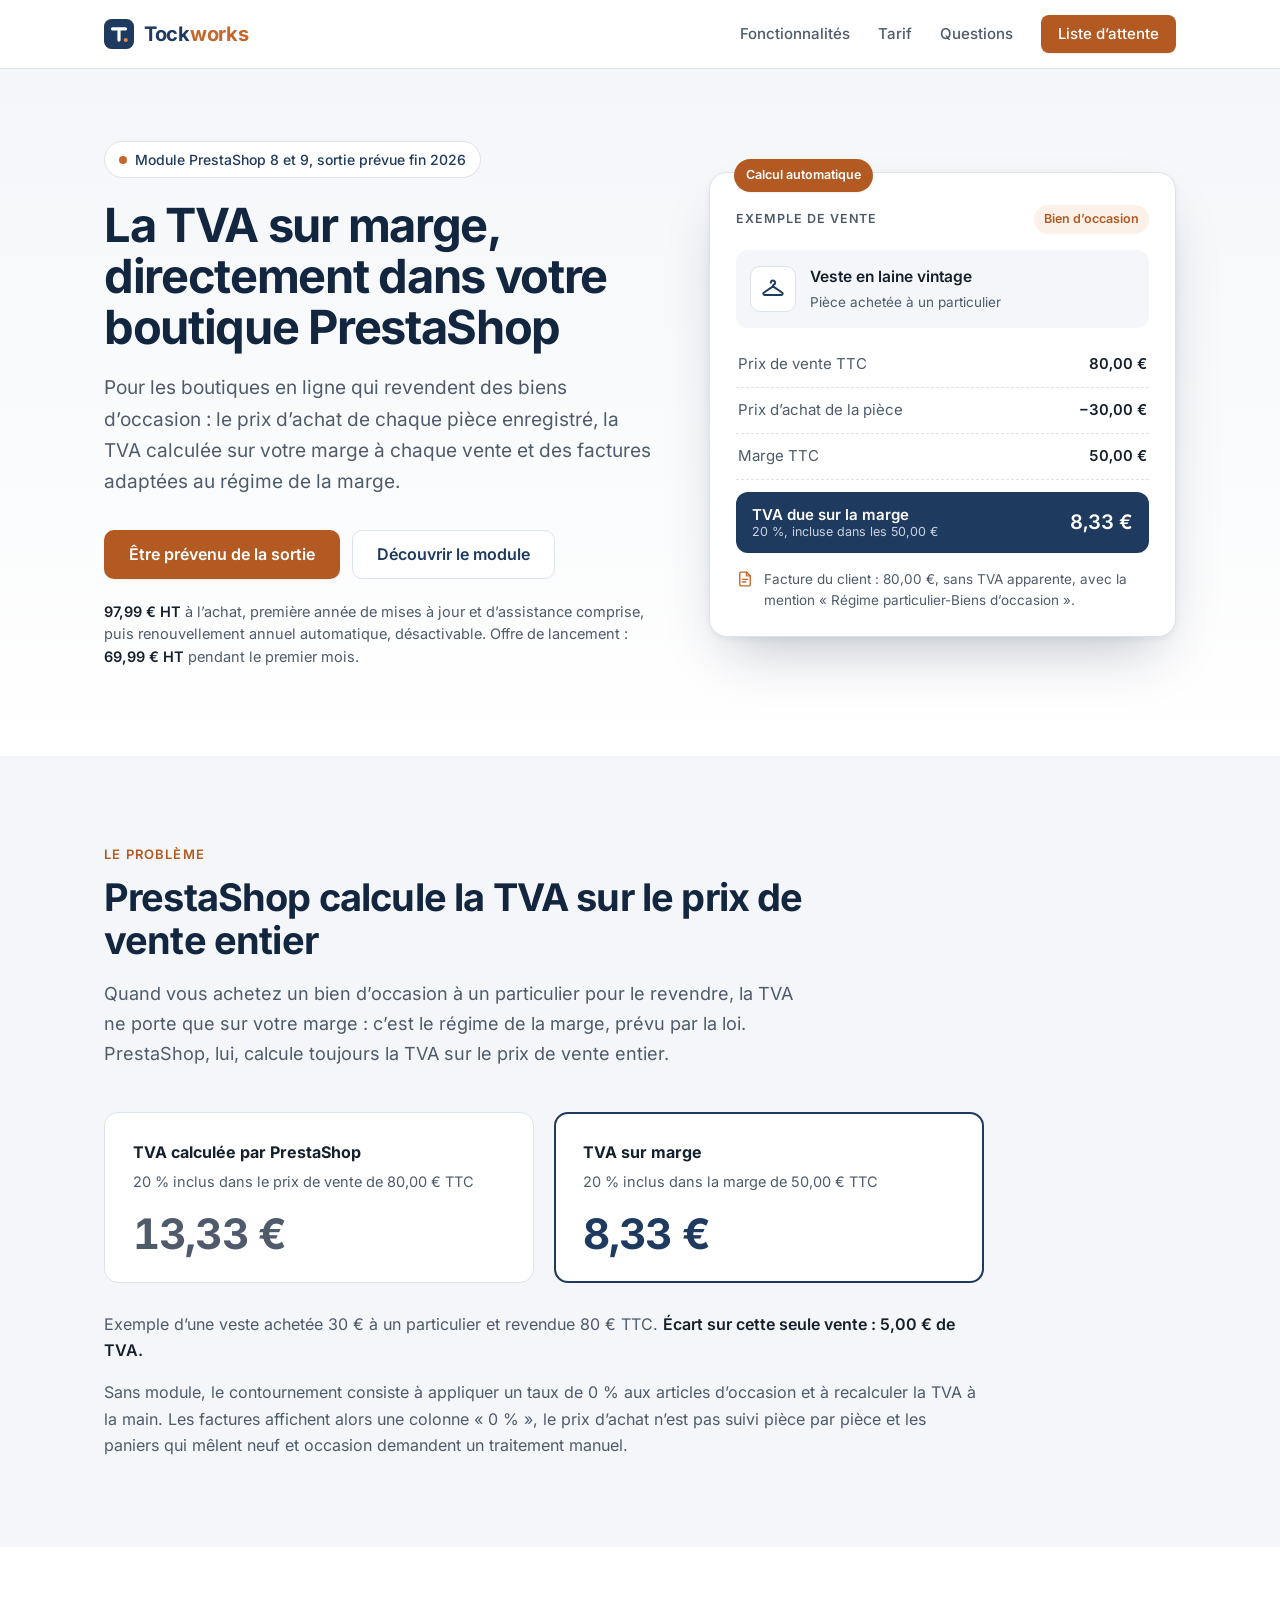
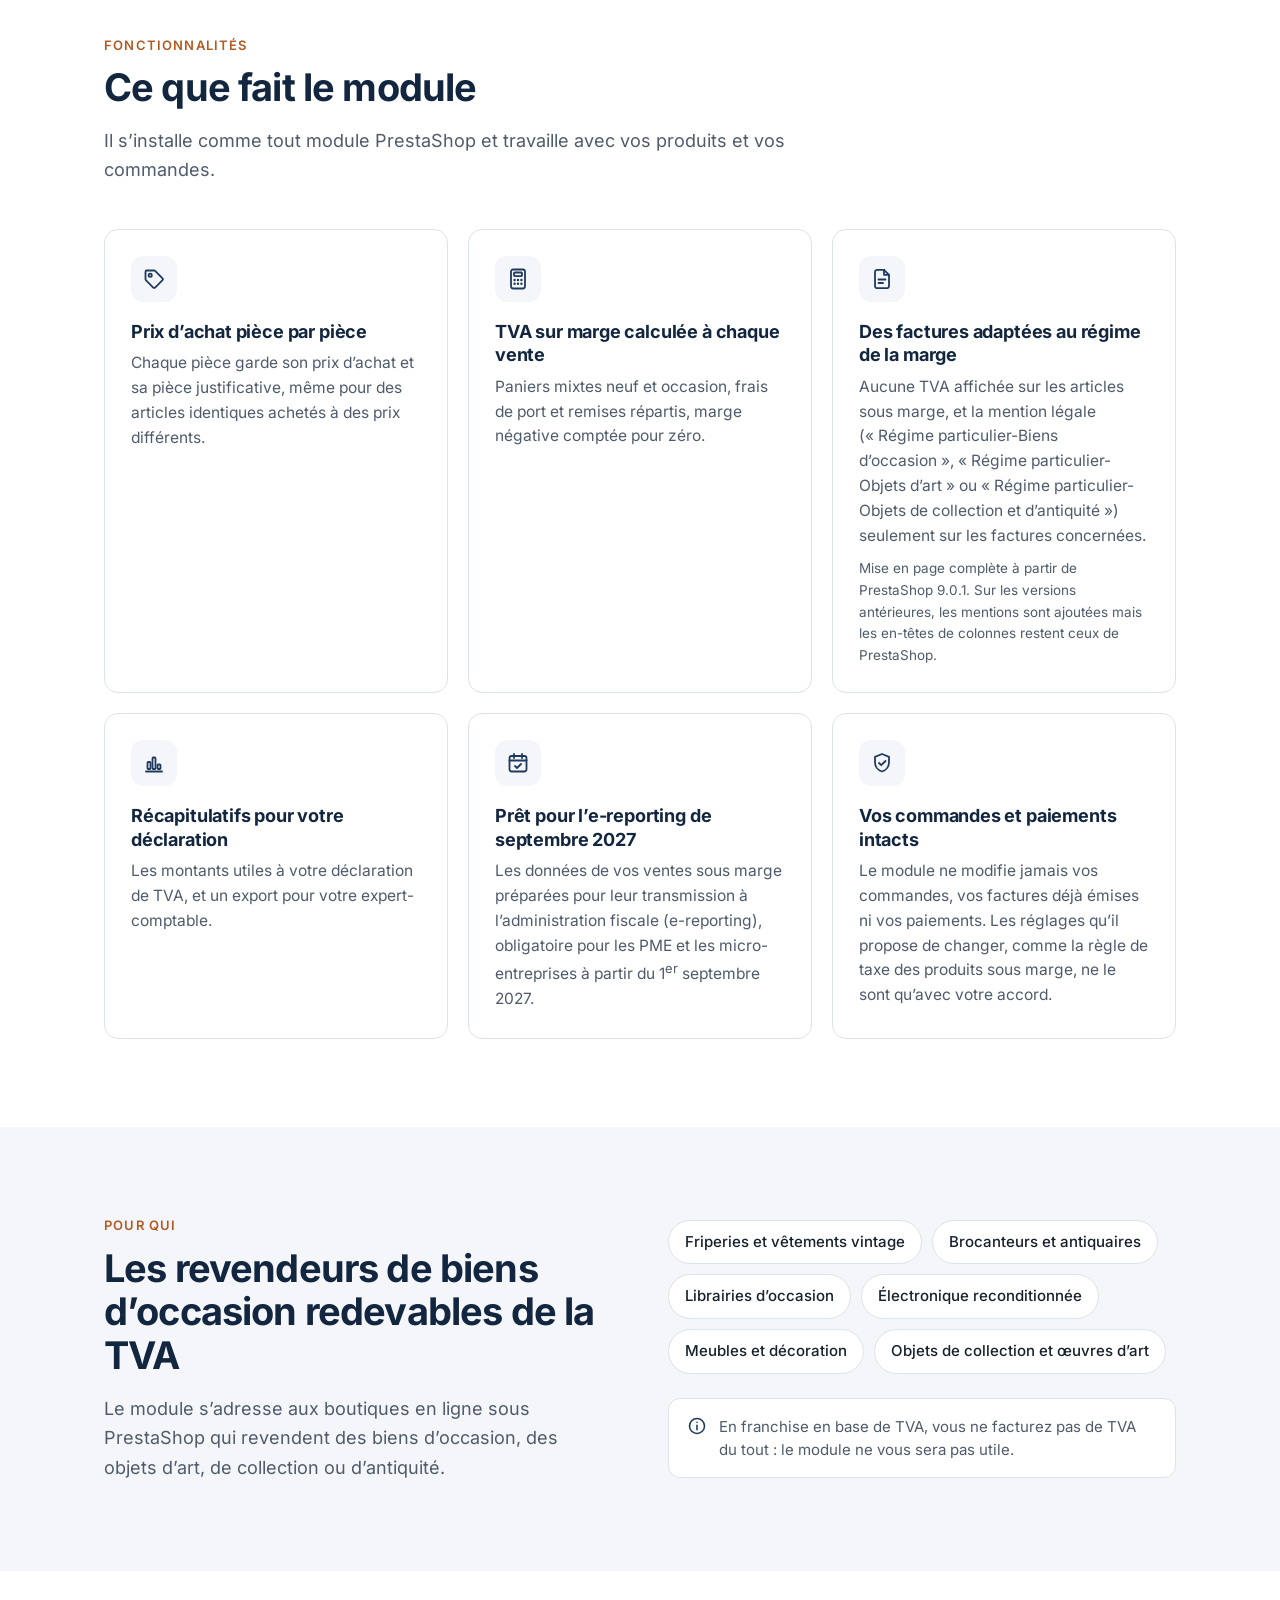
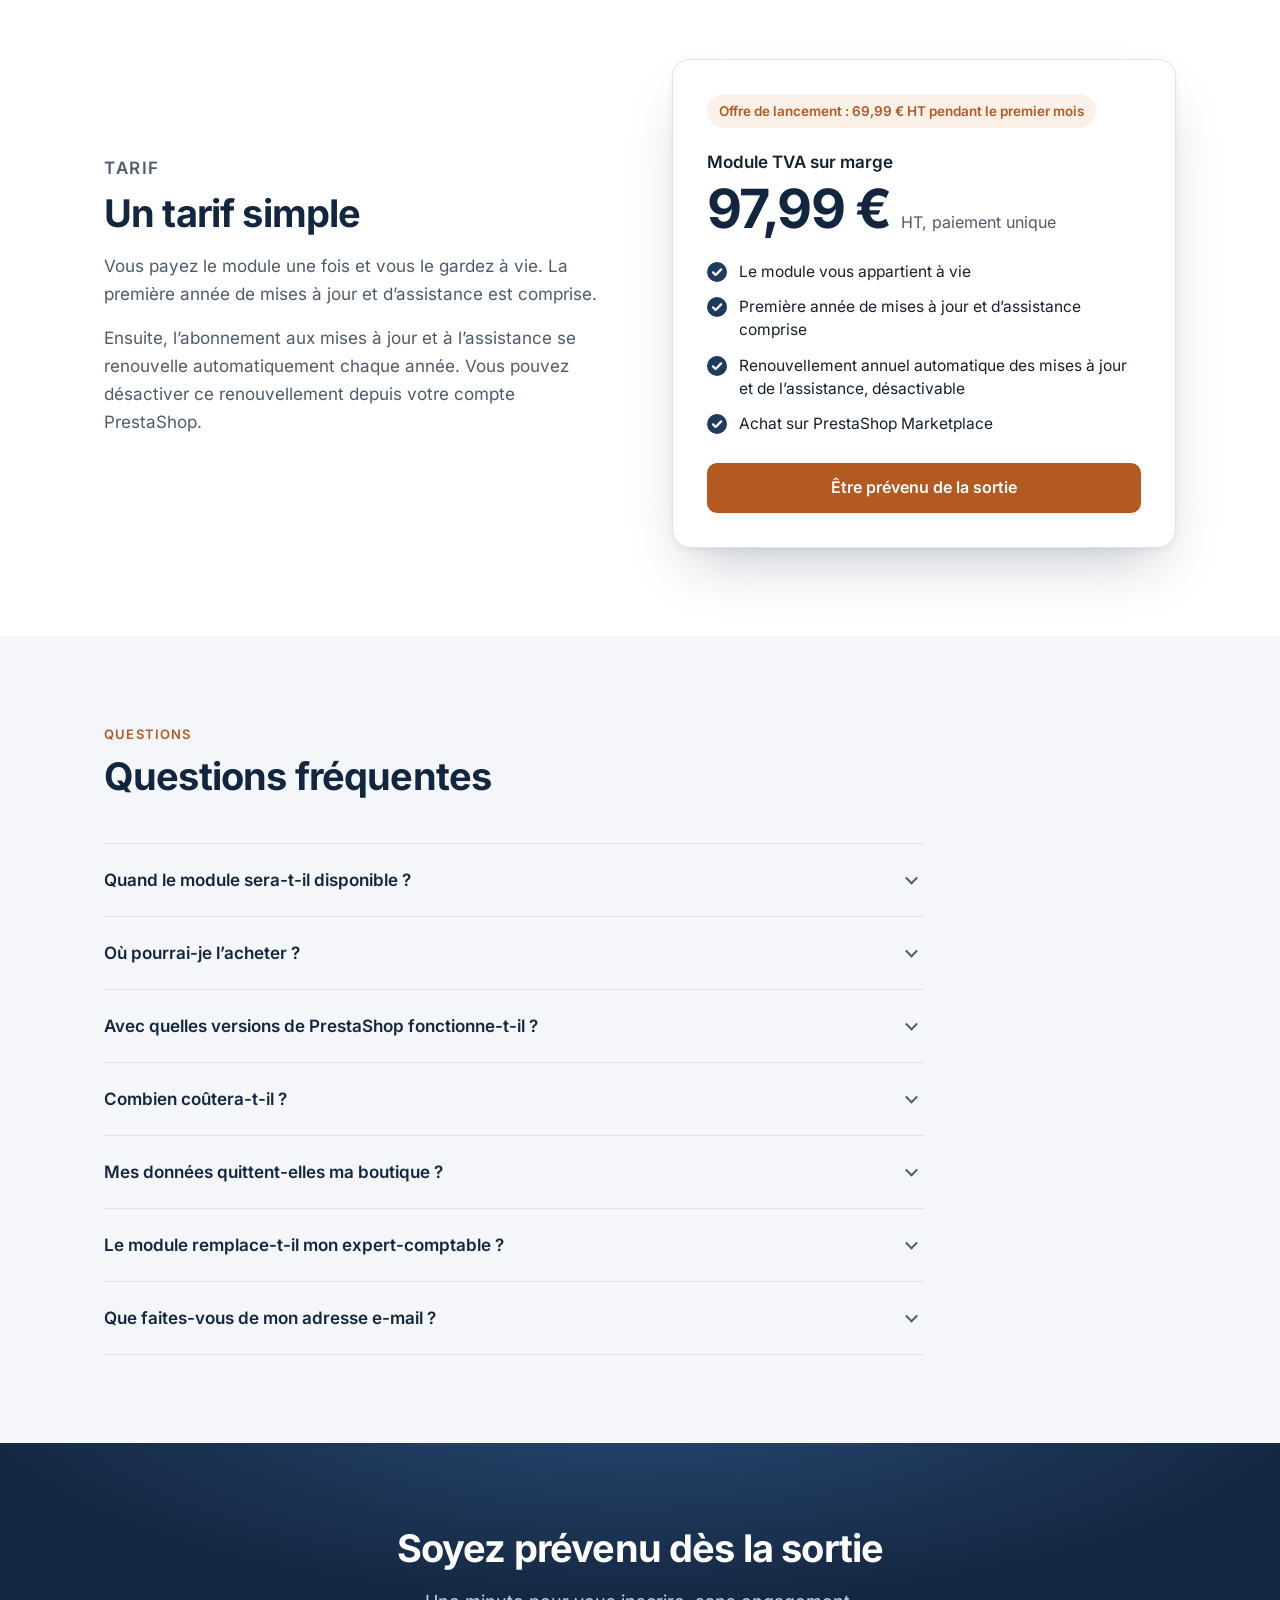
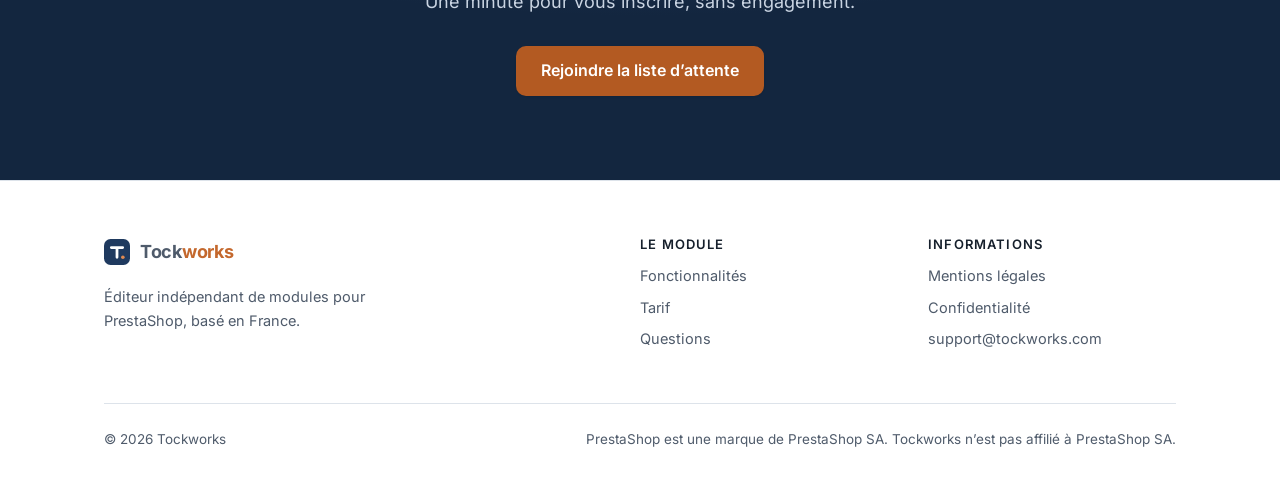
==== commit efc8a94a: "Prix du module : 97,99 € HT, offre de lancement inchangée Le prix de 99 € HT n'existe pas dans la gr" ====
--- a/index.html
+++ b/index.html
@@ -53,7 +53,7 @@
           <a class="btn" href="https://docs.google.com/forms/d/e/1FAIpQLSfRyb02x6jqyGwt5UZU0VAeCtttxppWHOzWtSJn2aNVHN5PRw/viewform">Être prévenu de la sortie</a>
           <a class="btn btn-ghost" href="#fonctions">Découvrir le module</a>
         </div>
-        <p class="price-note"><strong>99&nbsp;€ HT</strong> à l’achat, première année de mises à jour et d’assistance comprise, puis renouvellement annuel automatique, désactivable. Offre de lancement&nbsp;: <strong>69,99&nbsp;€ HT</strong> pendant le premier mois.</p>
+        <p class="price-note"><strong>97,99&nbsp;€ HT</strong> à l’achat, première année de mises à jour et d’assistance comprise, puis renouvellement annuel automatique, désactivable. Offre de lancement&nbsp;: <strong>69,99&nbsp;€ HT</strong> pendant le premier mois.</p>
       </div>
 
       <div class="hero-visual">
@@ -180,7 +180,7 @@
       <div class="price-card">
         <p class="offer">Offre de lancement&nbsp;: 69,99&nbsp;€ HT pendant le premier mois</p>
         <p class="plan">Module TVA sur marge</p>
-        <p class="price"><span class="amount">99&nbsp;€</span><span class="unit">HT, paiement unique</span></p>
+        <p class="price"><span class="amount">97,99&nbsp;€</span><span class="unit">HT, paiement unique</span></p>
         <ul class="checks">
           <li>Le module vous appartient à vie</li>
           <li>Première année de mises à jour et d’assistance comprise</li>
@@ -213,7 +213,7 @@
         </details>
         <details>
           <summary>Combien coûtera-t-il&nbsp;?</summary>
-          <p>99&nbsp;€ HT, avec la première année de mises à jour et d’assistance. Pendant le premier mois après la sortie, il sera proposé à 69,99&nbsp;€ HT. C’est un paiement unique&nbsp;: le module vous appartient à vie. Ensuite, l’abonnement aux mises à jour et à l’assistance se renouvelle automatiquement chaque année, et vous pouvez désactiver ce renouvellement depuis votre compte PrestaShop.</p>
+          <p>97,99&nbsp;€ HT, avec la première année de mises à jour et d’assistance. Pendant le premier mois après la sortie, il sera proposé à 69,99&nbsp;€ HT. C’est un paiement unique&nbsp;: le module vous appartient à vie. Ensuite, l’abonnement aux mises à jour et à l’assistance se renouvelle automatiquement chaque année, et vous pouvez désactiver ce renouvellement depuis votre compte PrestaShop.</p>
         </details>
         <details>
           <summary>Mes données quittent-elles ma boutique&nbsp;?</summary>
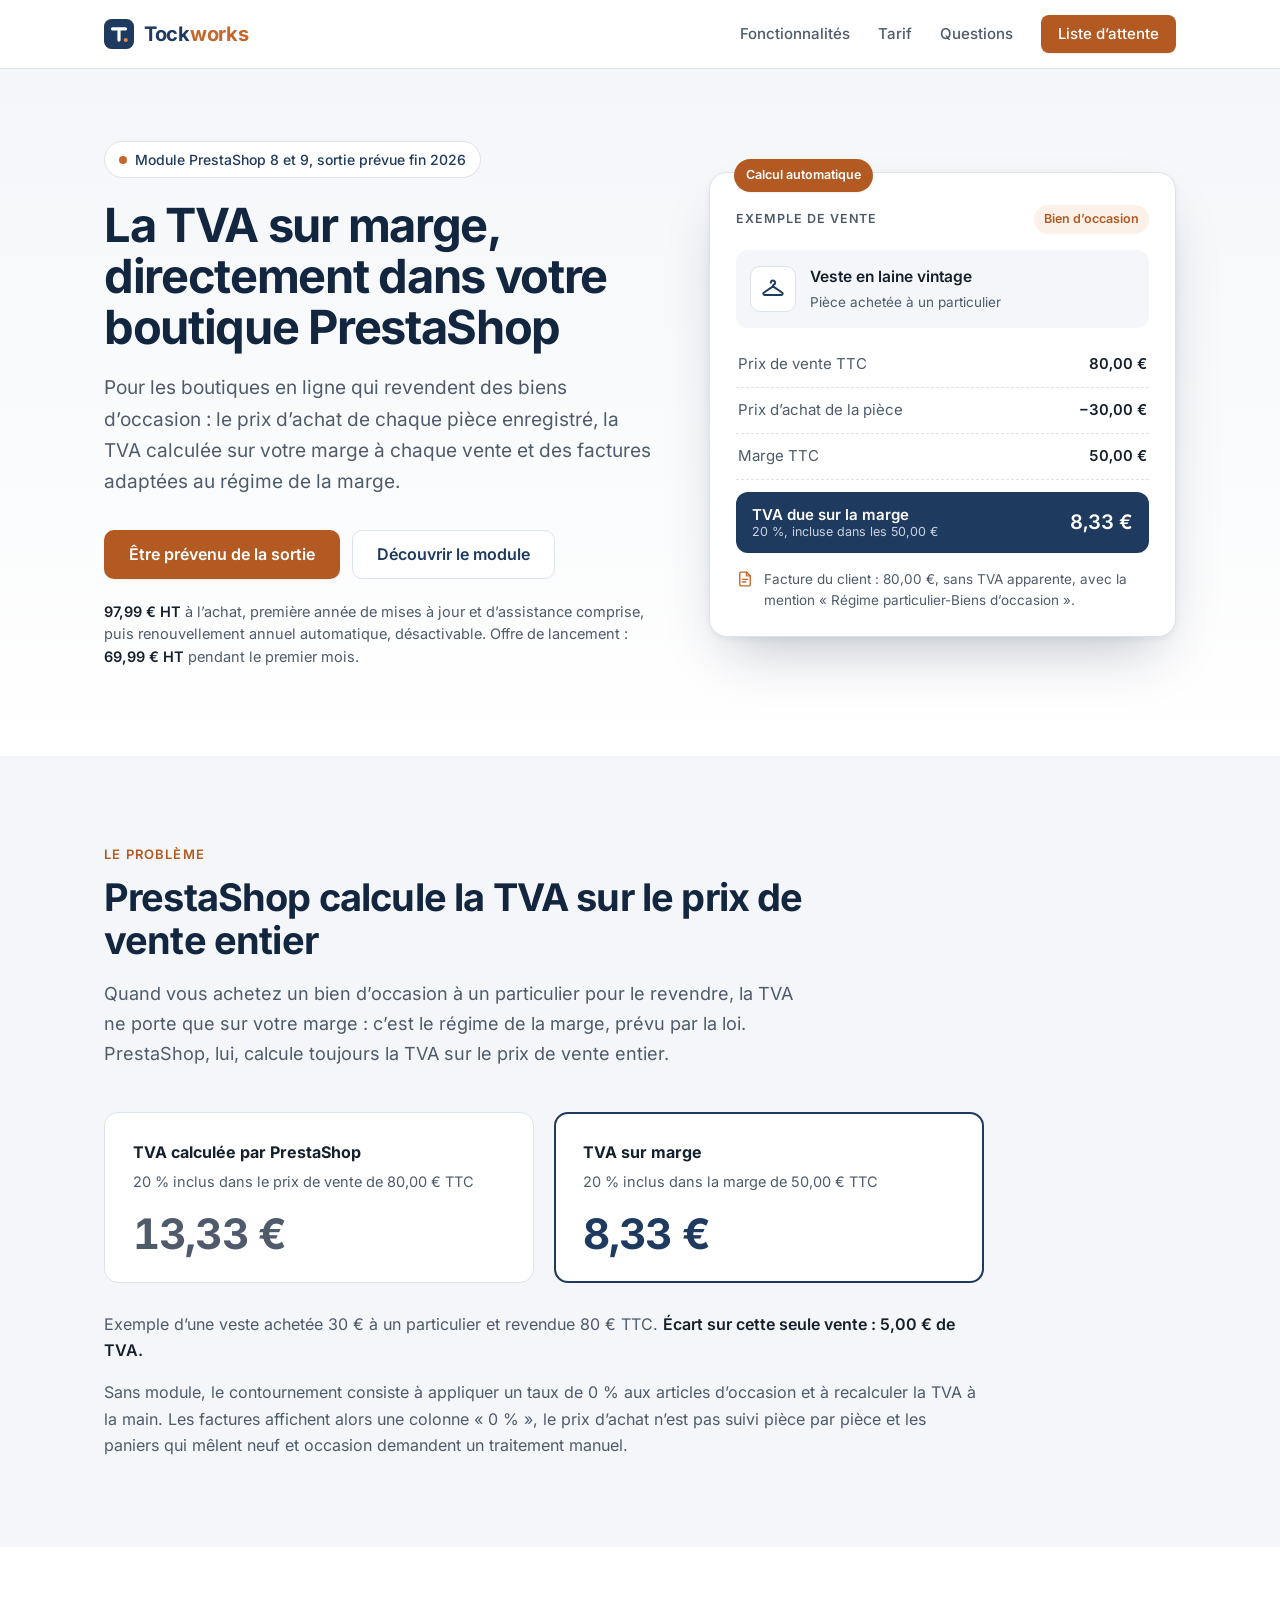
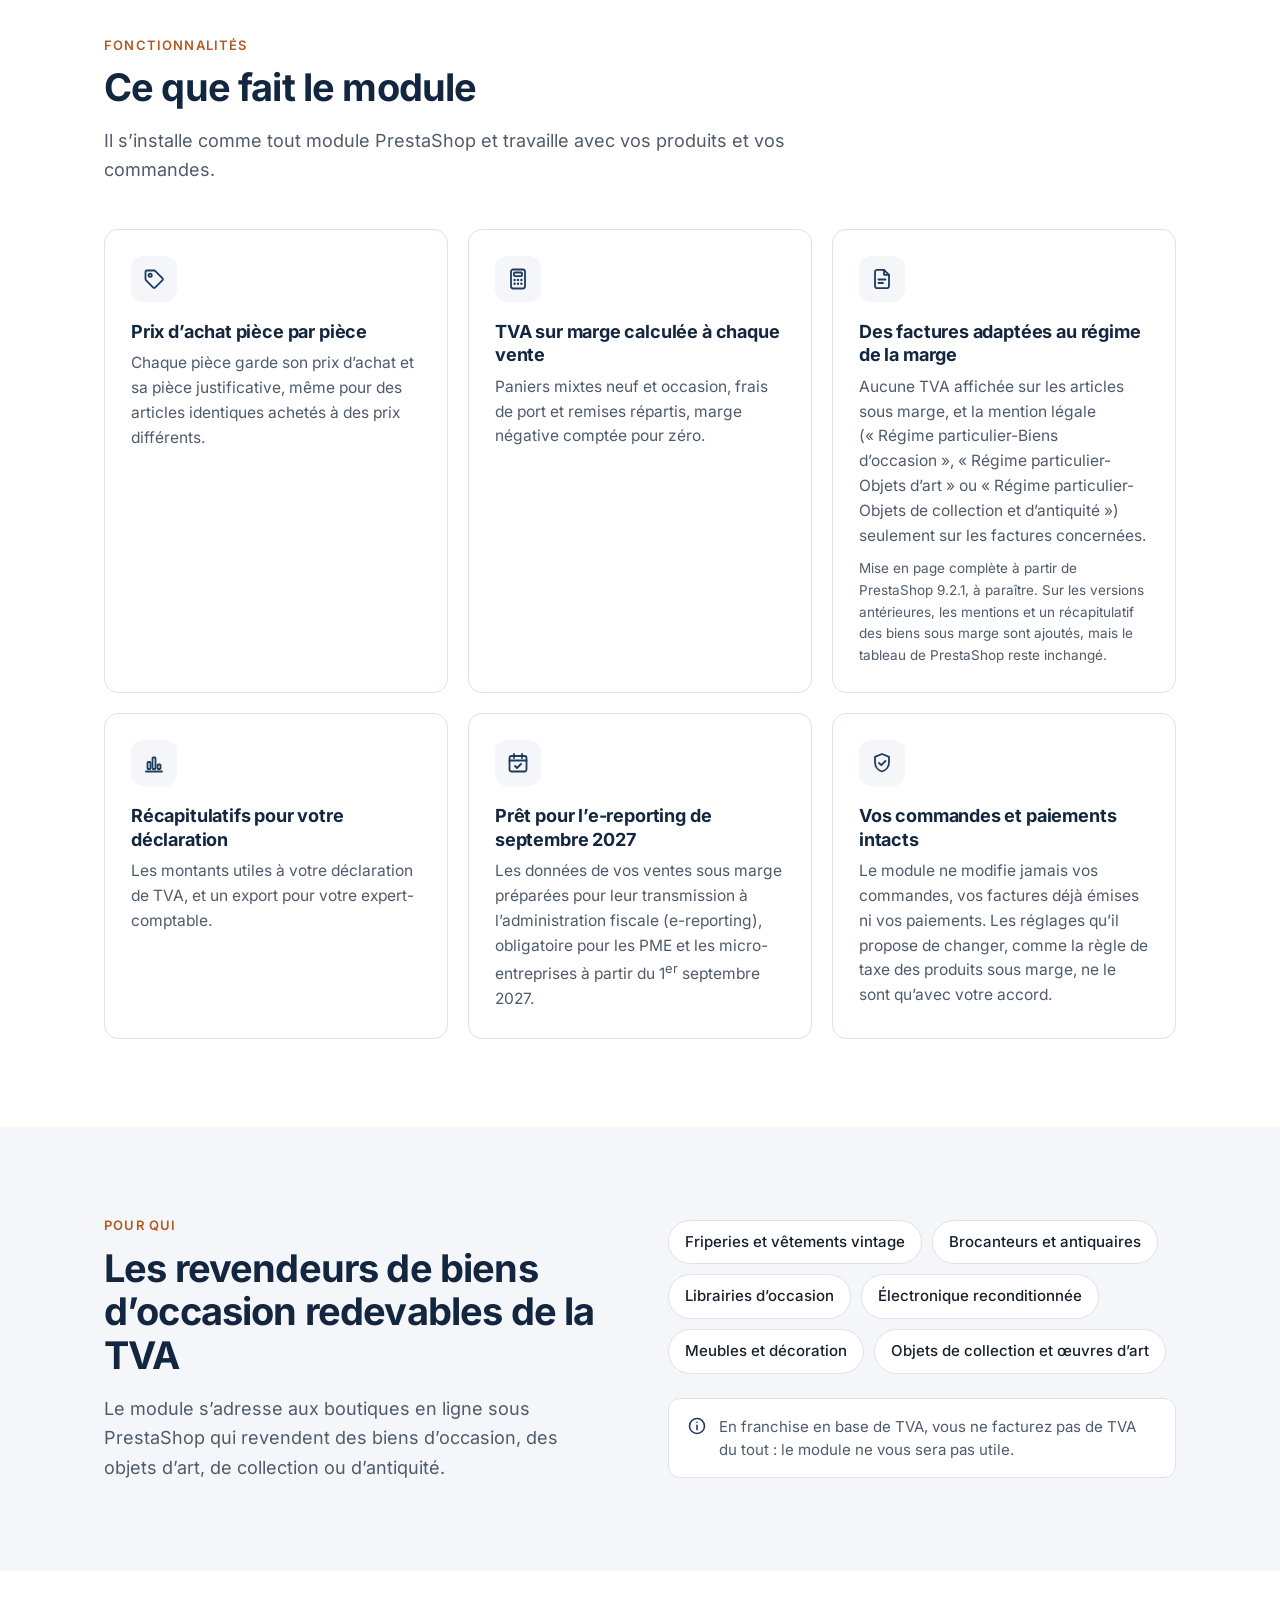
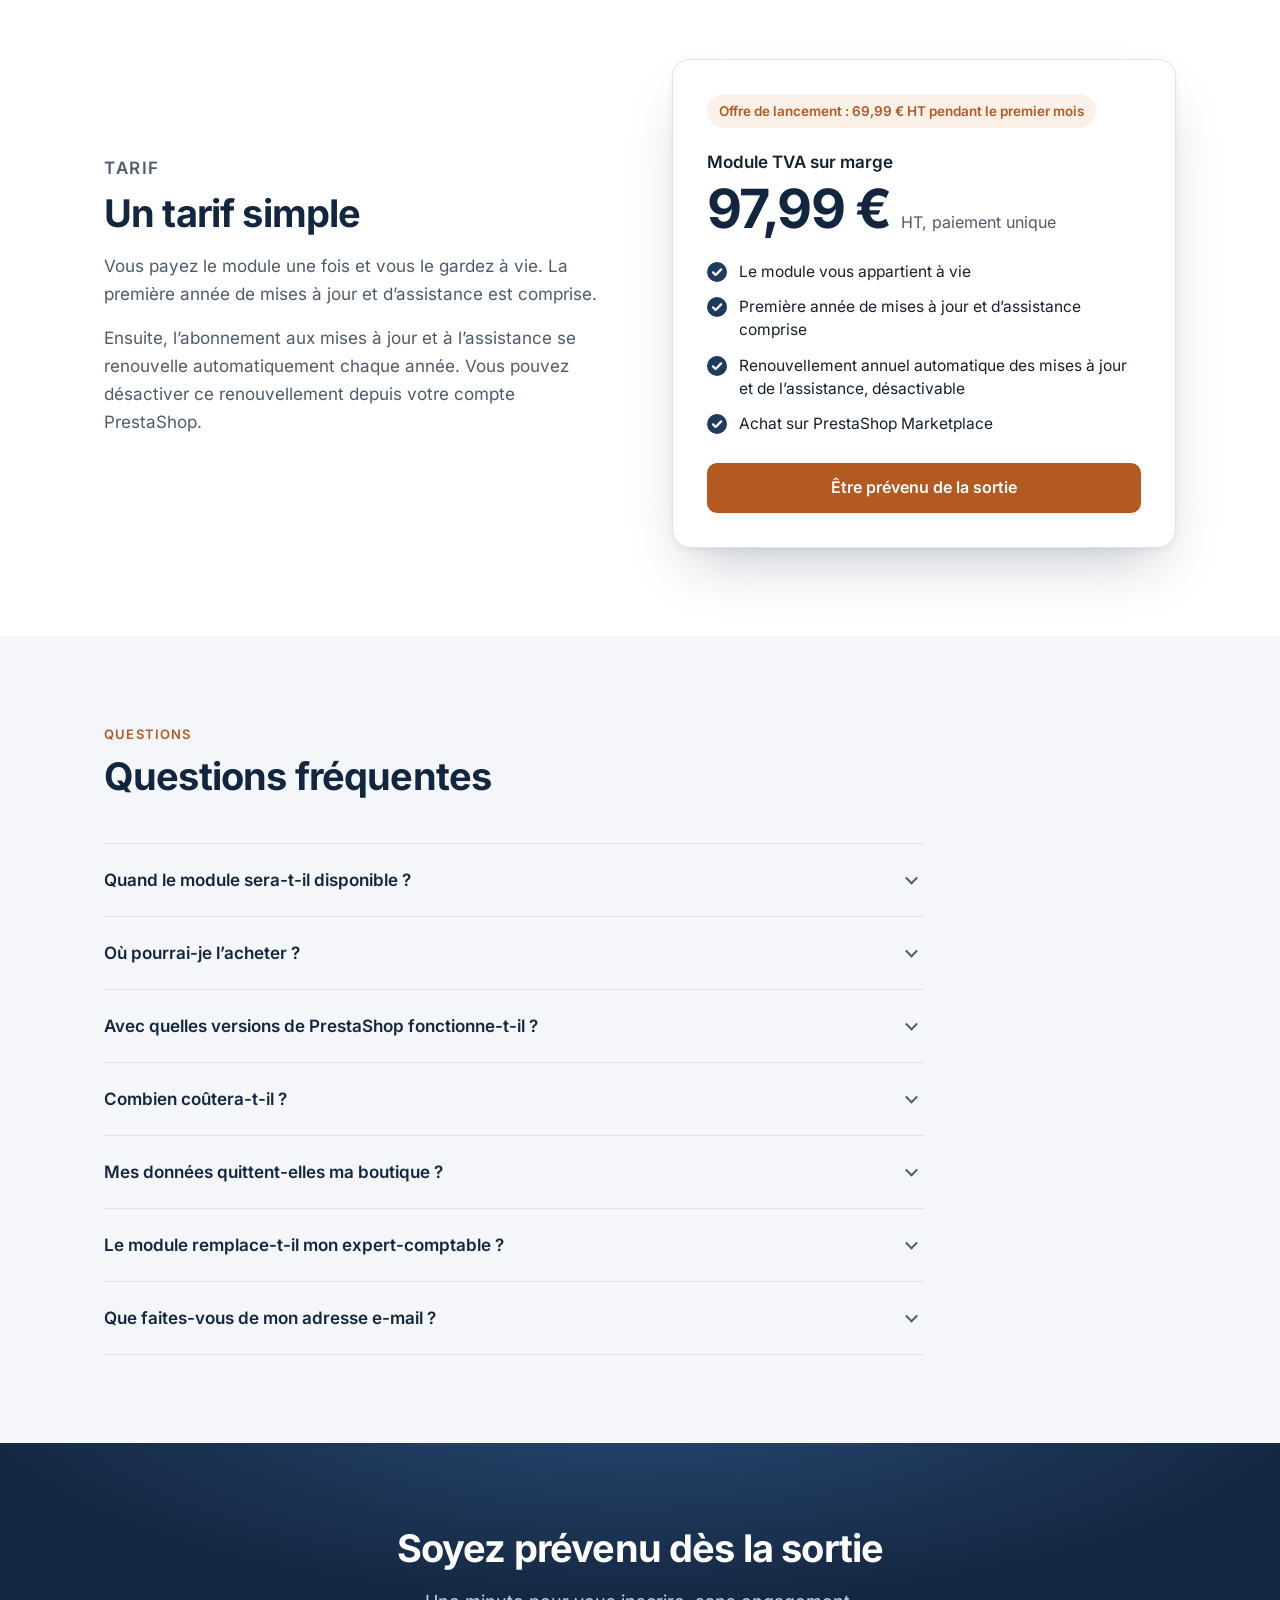
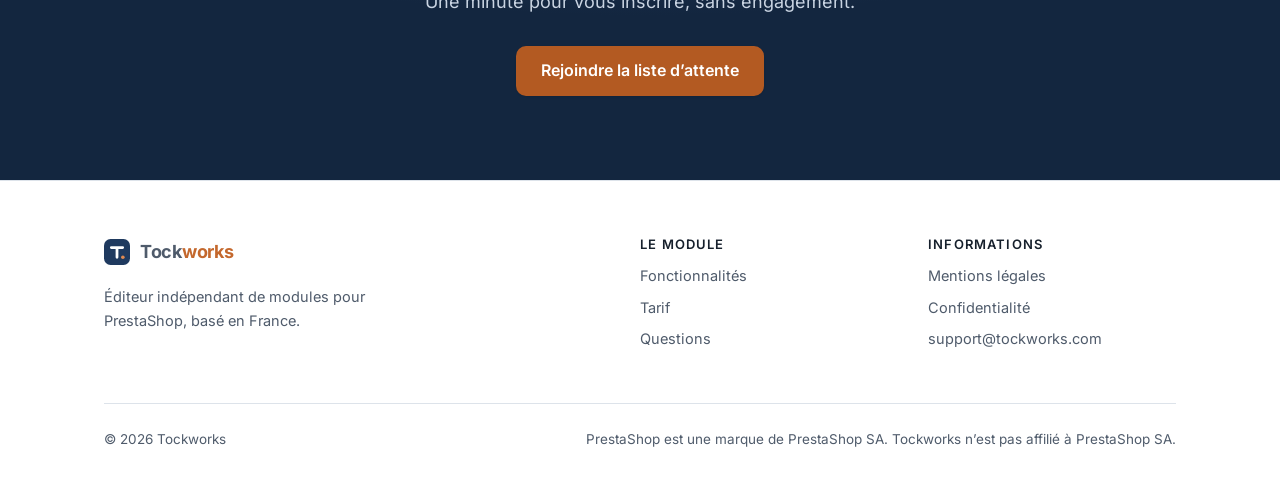
==== commit 2bb80f72: "Factures : mise en page complète à partir de PrestaShop 9.2.1 Les versions 9 publiées ignorent le ga" ====
--- a/index.html
+++ b/index.html
@@ -127,7 +127,7 @@
           <span class="ico" aria-hidden="true"><svg width="24" height="24" viewBox="0 0 24 24" fill="none" stroke="currentColor" stroke-width="1.8" stroke-linecap="round" stroke-linejoin="round"><path d="M14 2.8H7.2A2.2 2.2 0 0 0 5 5v14a2.2 2.2 0 0 0 2.2 2.2h9.6A2.2 2.2 0 0 0 19 19V7.8z"/><path d="M14 2.8v5h5"/><path d="M8.5 12.5h7M8.5 16h4.5"/></svg></span>
           <h3>Des factures adaptées au régime de la marge</h3>
           <p>Aucune TVA affichée sur les articles sous marge, et la mention légale («&nbsp;Régime particulier-Biens d’occasion&nbsp;», «&nbsp;Régime particulier-Objets d’art&nbsp;» ou «&nbsp;Régime particulier-Objets de collection et d’antiquité&nbsp;») seulement sur les factures concernées.</p>
-          <p class="small">Mise en page complète à partir de PrestaShop 9.0.1. Sur les versions antérieures, les mentions sont ajoutées mais les en-têtes de colonnes restent ceux de PrestaShop.</p>
+          <p class="small">Mise en page complète à partir de PrestaShop 9.2.1, à paraître. Sur les versions antérieures, les mentions et un récapitulatif des biens sous marge sont ajoutés, mais le tableau de PrestaShop reste inchangé.</p>
         </article>
         <article class="feature">
           <span class="ico" aria-hidden="true"><svg width="24" height="24" viewBox="0 0 24 24" fill="none" stroke="currentColor" stroke-width="1.8" stroke-linecap="round" stroke-linejoin="round"><path d="M4 20.5h16"/><rect x="5.5" y="11" width="3" height="7" rx=".8"/><rect x="10.5" y="6.5" width="3" height="11.5" rx=".8"/><rect x="15.5" y="13.5" width="3" height="4.5" rx=".8"/></svg></span>
@@ -209,7 +209,7 @@
         </details>
         <details>
           <summary>Avec quelles versions de PrestaShop fonctionne-t-il&nbsp;?</summary>
-          <p>PrestaShop 8 et 9. La mise en page complète des factures demande PrestaShop 9.0.1 ou plus récent. Les versions 1.7 et antérieures ne sont pas prises en charge.</p>
+          <p>PrestaShop 8 et 9. La mise en page complète des factures demande PrestaShop 9.2.1 ou plus récent, une version à paraître. Les versions 1.7 et antérieures ne sont pas prises en charge.</p>
         </details>
         <details>
           <summary>Combien coûtera-t-il&nbsp;?</summary>
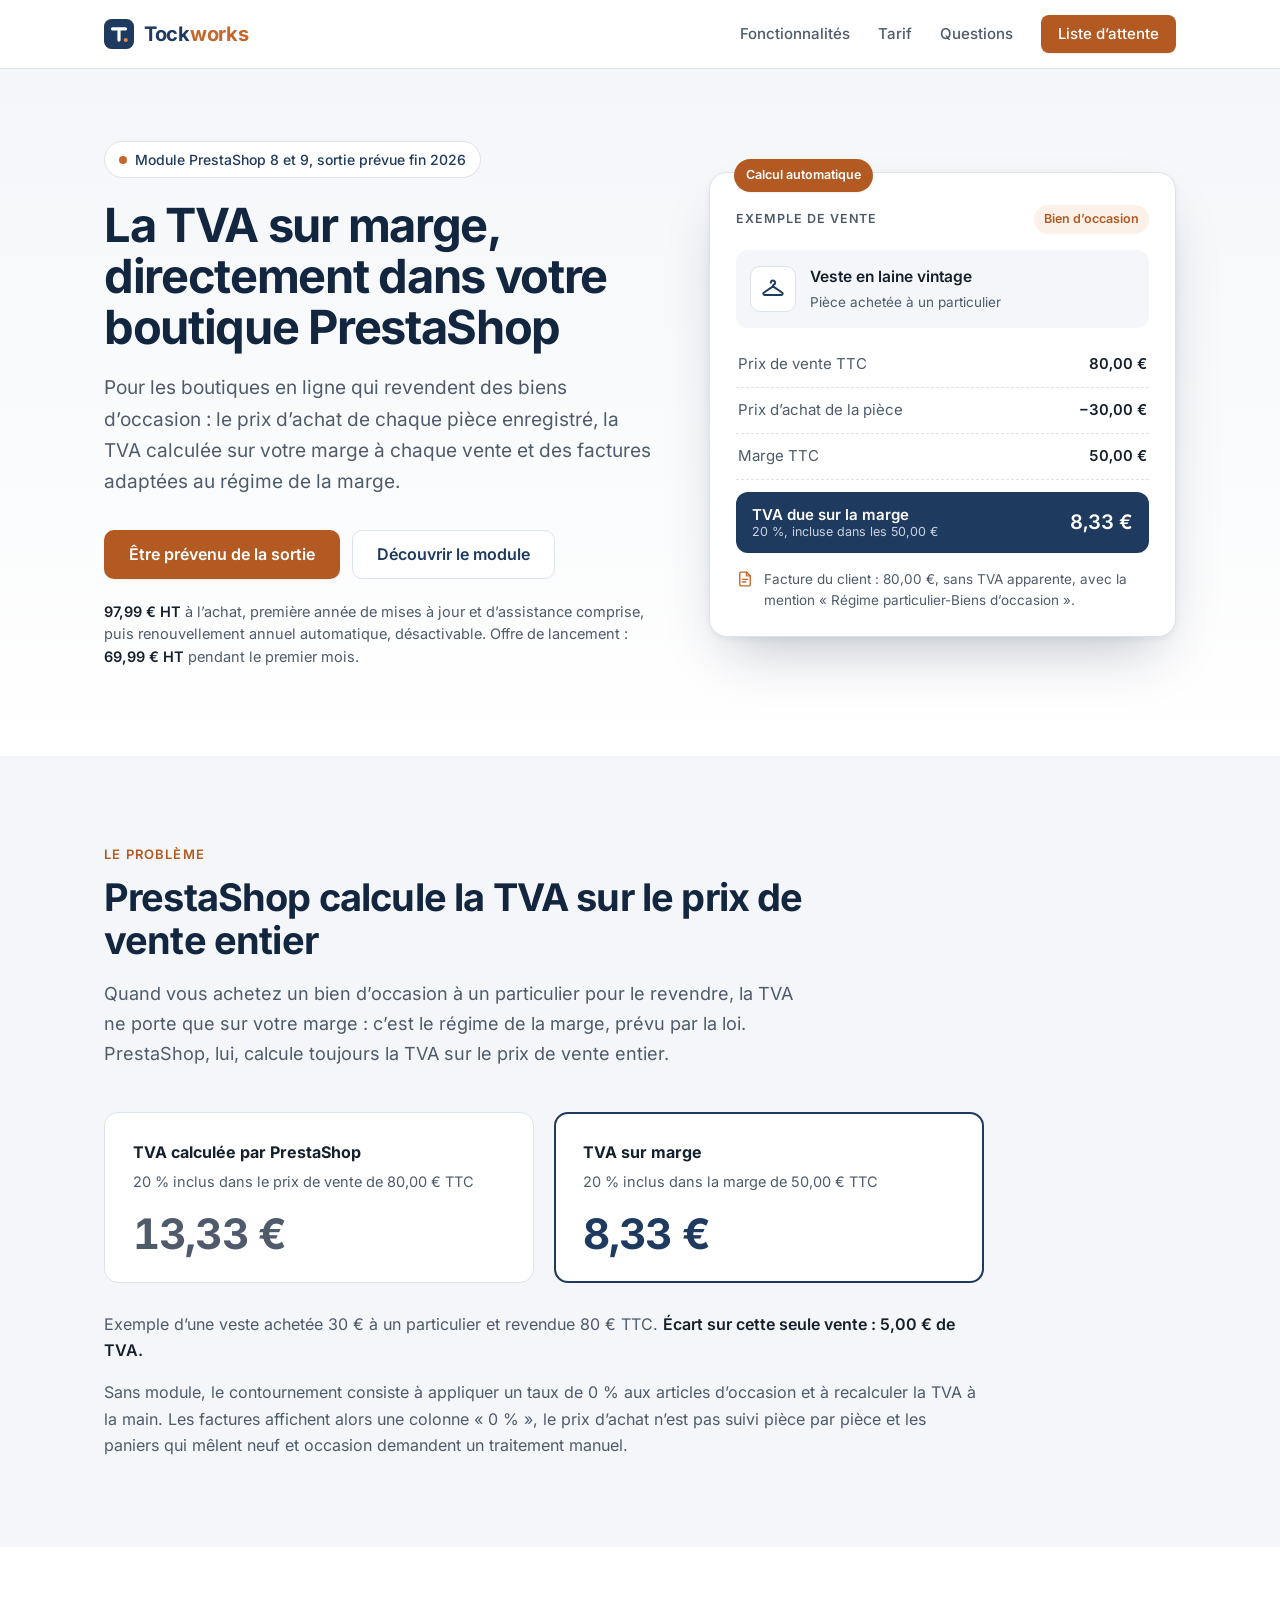
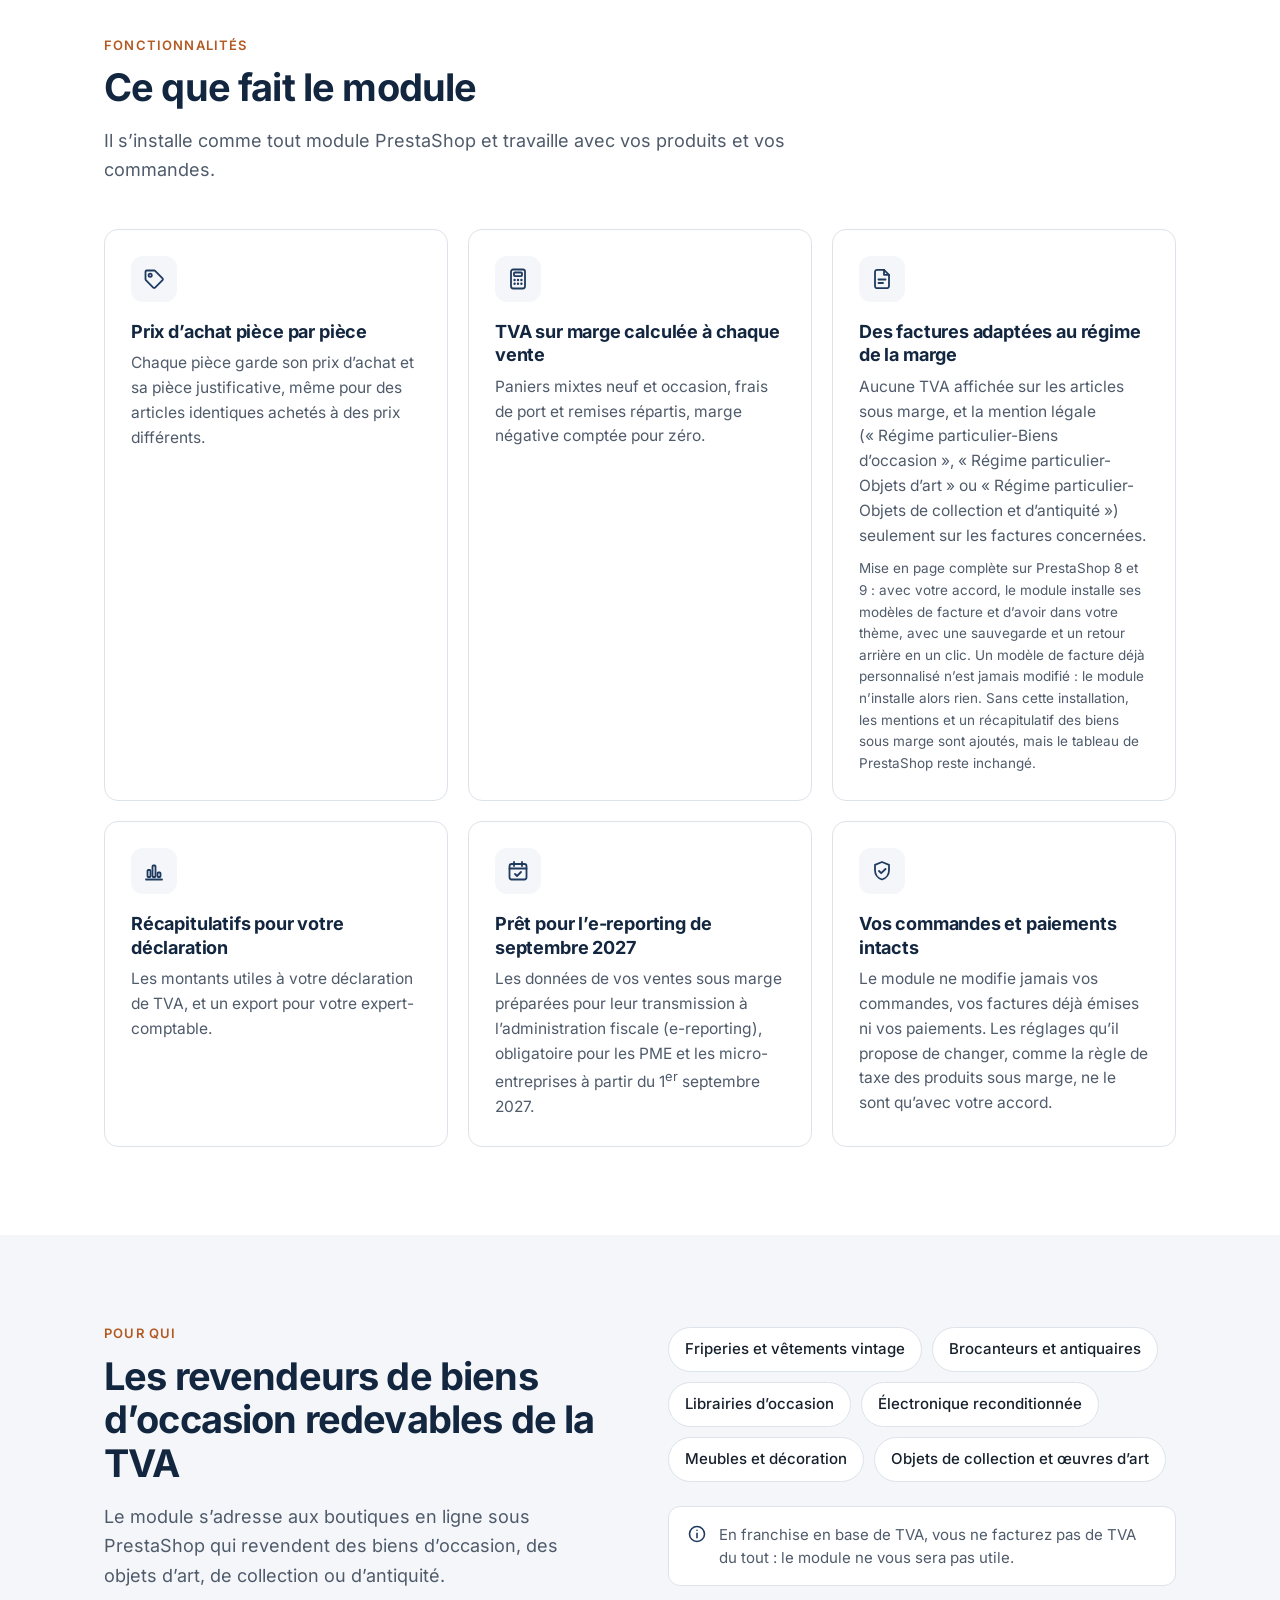
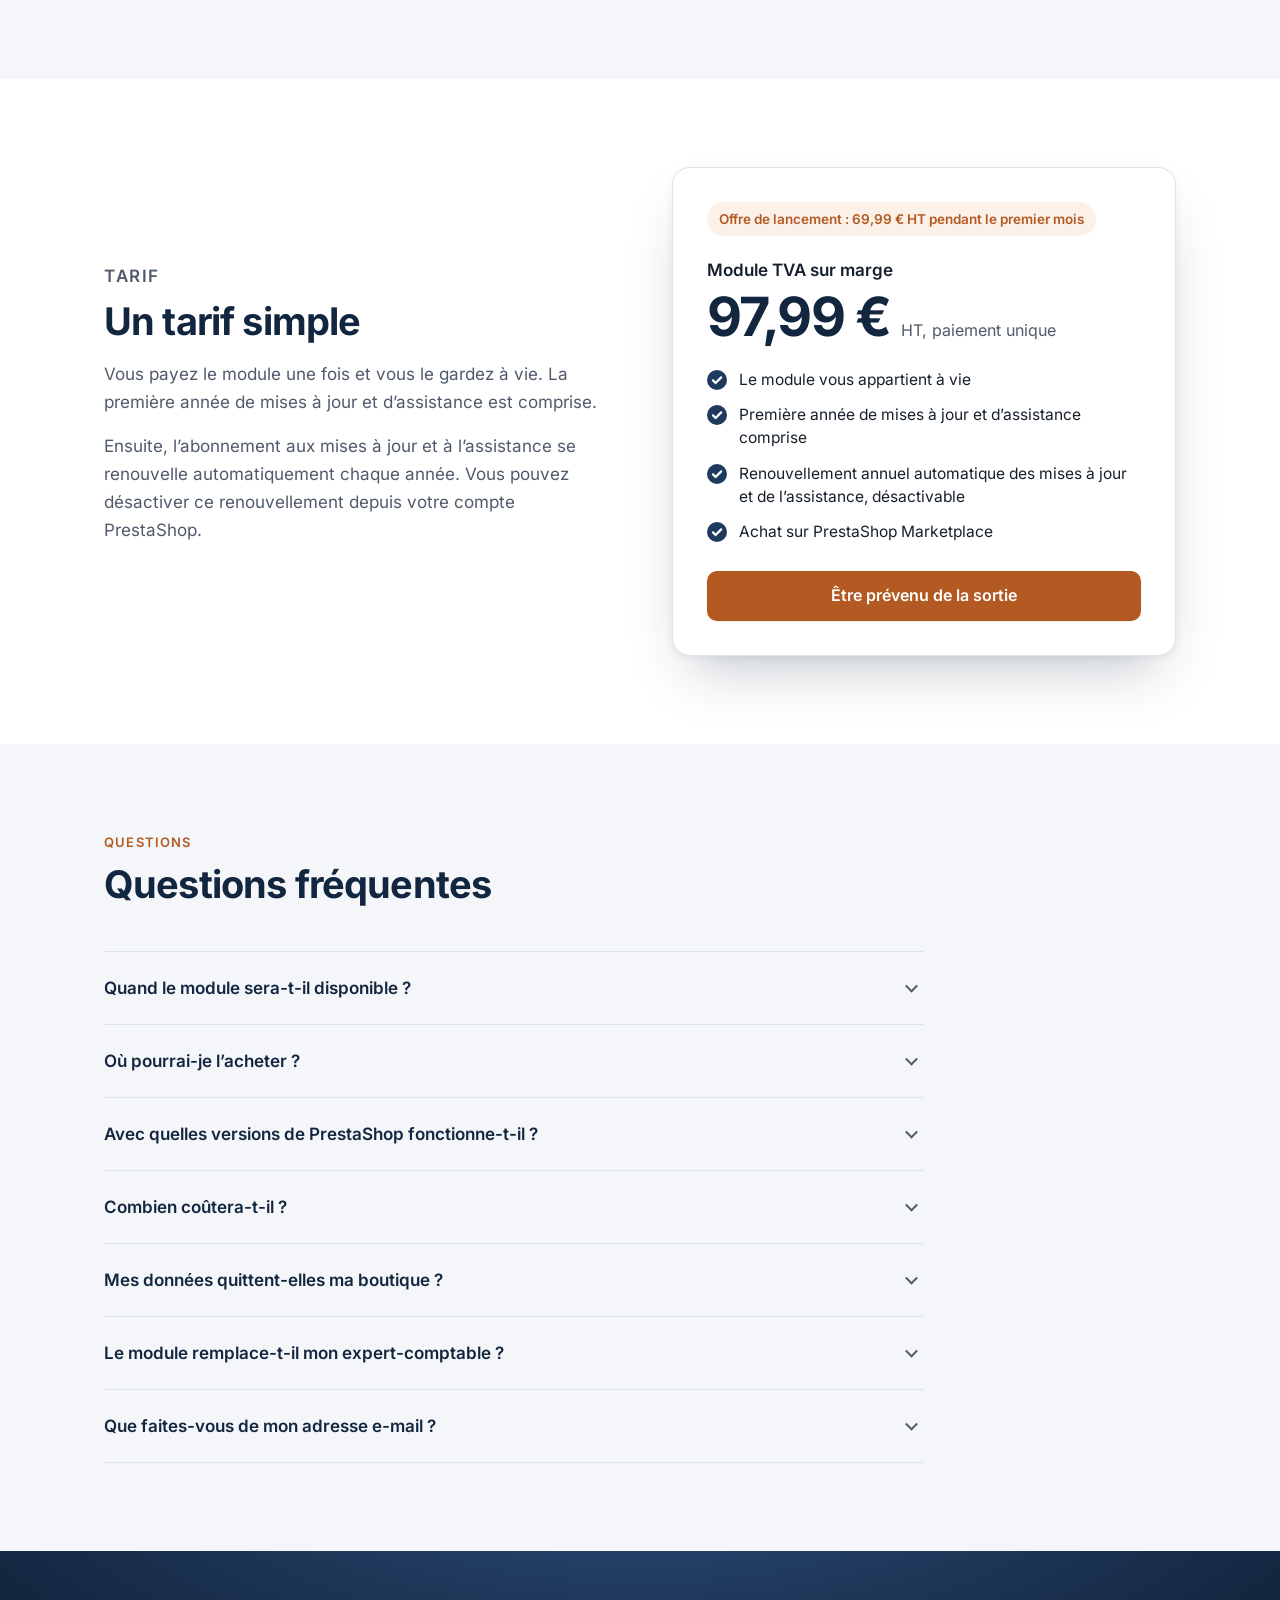
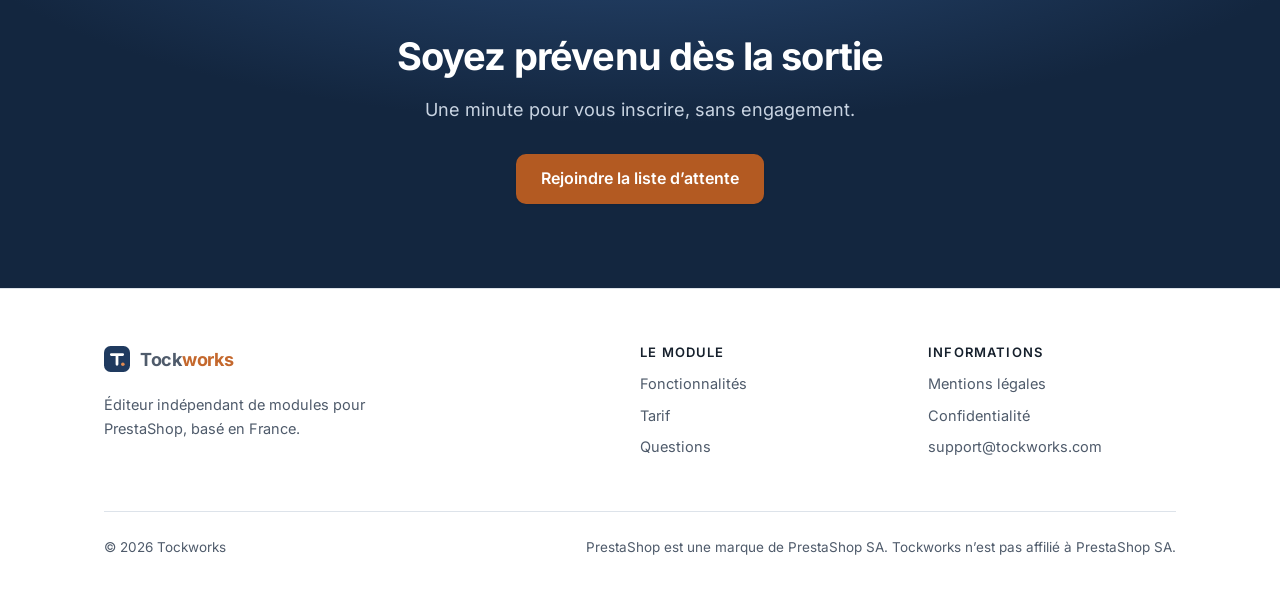
==== commit 529fcc8f: "Factures : mise en page complète par le thème, sur PrestaShop 8 et 9 Le module installe, avec l'acco" ====
--- a/index.html
+++ b/index.html
@@ -127,7 +127,7 @@
           <span class="ico" aria-hidden="true"><svg width="24" height="24" viewBox="0 0 24 24" fill="none" stroke="currentColor" stroke-width="1.8" stroke-linecap="round" stroke-linejoin="round"><path d="M14 2.8H7.2A2.2 2.2 0 0 0 5 5v14a2.2 2.2 0 0 0 2.2 2.2h9.6A2.2 2.2 0 0 0 19 19V7.8z"/><path d="M14 2.8v5h5"/><path d="M8.5 12.5h7M8.5 16h4.5"/></svg></span>
           <h3>Des factures adaptées au régime de la marge</h3>
           <p>Aucune TVA affichée sur les articles sous marge, et la mention légale («&nbsp;Régime particulier-Biens d’occasion&nbsp;», «&nbsp;Régime particulier-Objets d’art&nbsp;» ou «&nbsp;Régime particulier-Objets de collection et d’antiquité&nbsp;») seulement sur les factures concernées.</p>
-          <p class="small">Mise en page complète à partir de PrestaShop 9.2.1, à paraître. Sur les versions antérieures, les mentions et un récapitulatif des biens sous marge sont ajoutés, mais le tableau de PrestaShop reste inchangé.</p>
+          <p class="small">Mise en page complète sur PrestaShop 8 et 9&nbsp;: avec votre accord, le module installe ses modèles de facture et d’avoir dans votre thème, avec une sauvegarde et un retour arrière en un clic. Un modèle de facture déjà personnalisé n’est jamais modifié&nbsp;: le module n’installe alors rien. Sans cette installation, les mentions et un récapitulatif des biens sous marge sont ajoutés, mais le tableau de PrestaShop reste inchangé.</p>
         </article>
         <article class="feature">
           <span class="ico" aria-hidden="true"><svg width="24" height="24" viewBox="0 0 24 24" fill="none" stroke="currentColor" stroke-width="1.8" stroke-linecap="round" stroke-linejoin="round"><path d="M4 20.5h16"/><rect x="5.5" y="11" width="3" height="7" rx=".8"/><rect x="10.5" y="6.5" width="3" height="11.5" rx=".8"/><rect x="15.5" y="13.5" width="3" height="4.5" rx=".8"/></svg></span>
@@ -209,7 +209,7 @@
         </details>
         <details>
           <summary>Avec quelles versions de PrestaShop fonctionne-t-il&nbsp;?</summary>
-          <p>PrestaShop 8 et 9. La mise en page complète des factures demande PrestaShop 9.2.1 ou plus récent, une version à paraître. Les versions 1.7 et antérieures ne sont pas prises en charge.</p>
+          <p>PrestaShop 8 et 9. La mise en page complète des factures s’active avec votre accord, en installant les modèles de facture et d’avoir du module dans votre thème, si celui-ci n’a pas déjà ses propres modèles de facture. Les versions 1.7 et antérieures ne sont pas prises en charge.</p>
         </details>
         <details>
           <summary>Combien coûtera-t-il&nbsp;?</summary>
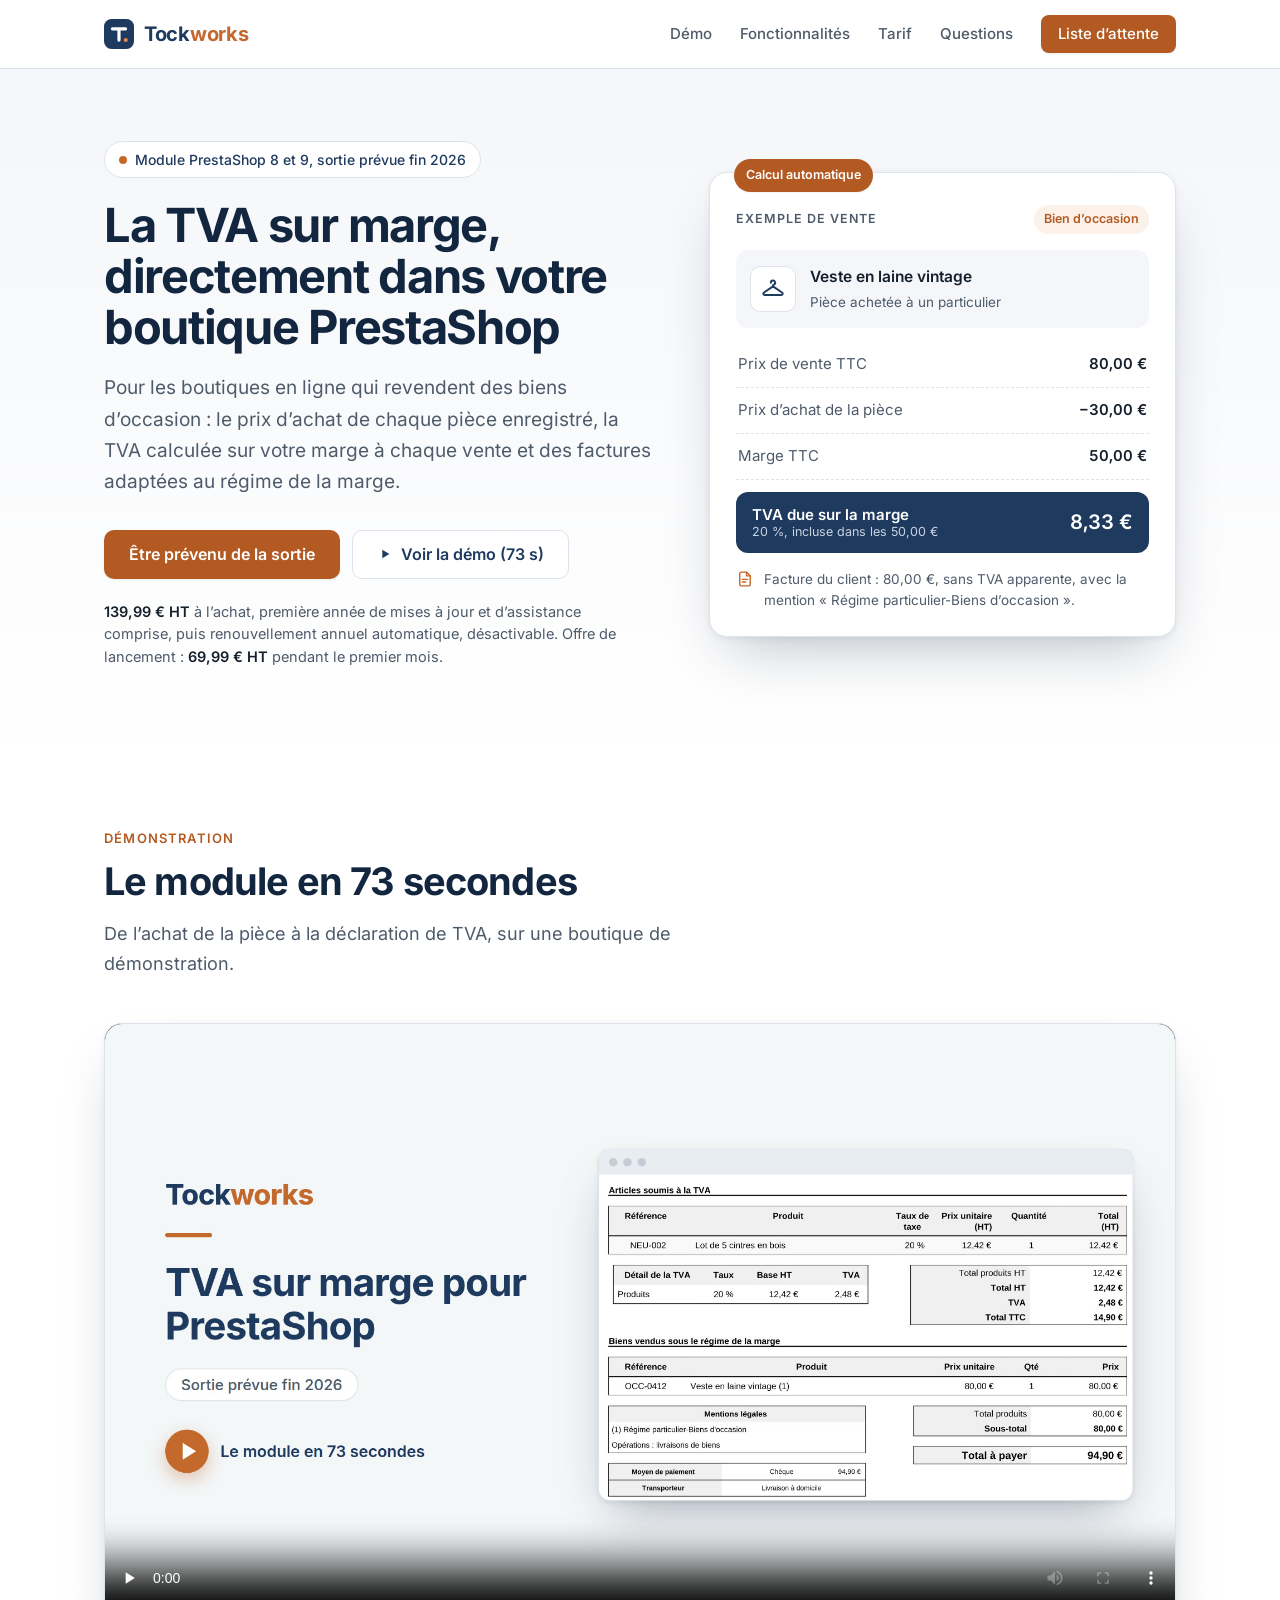
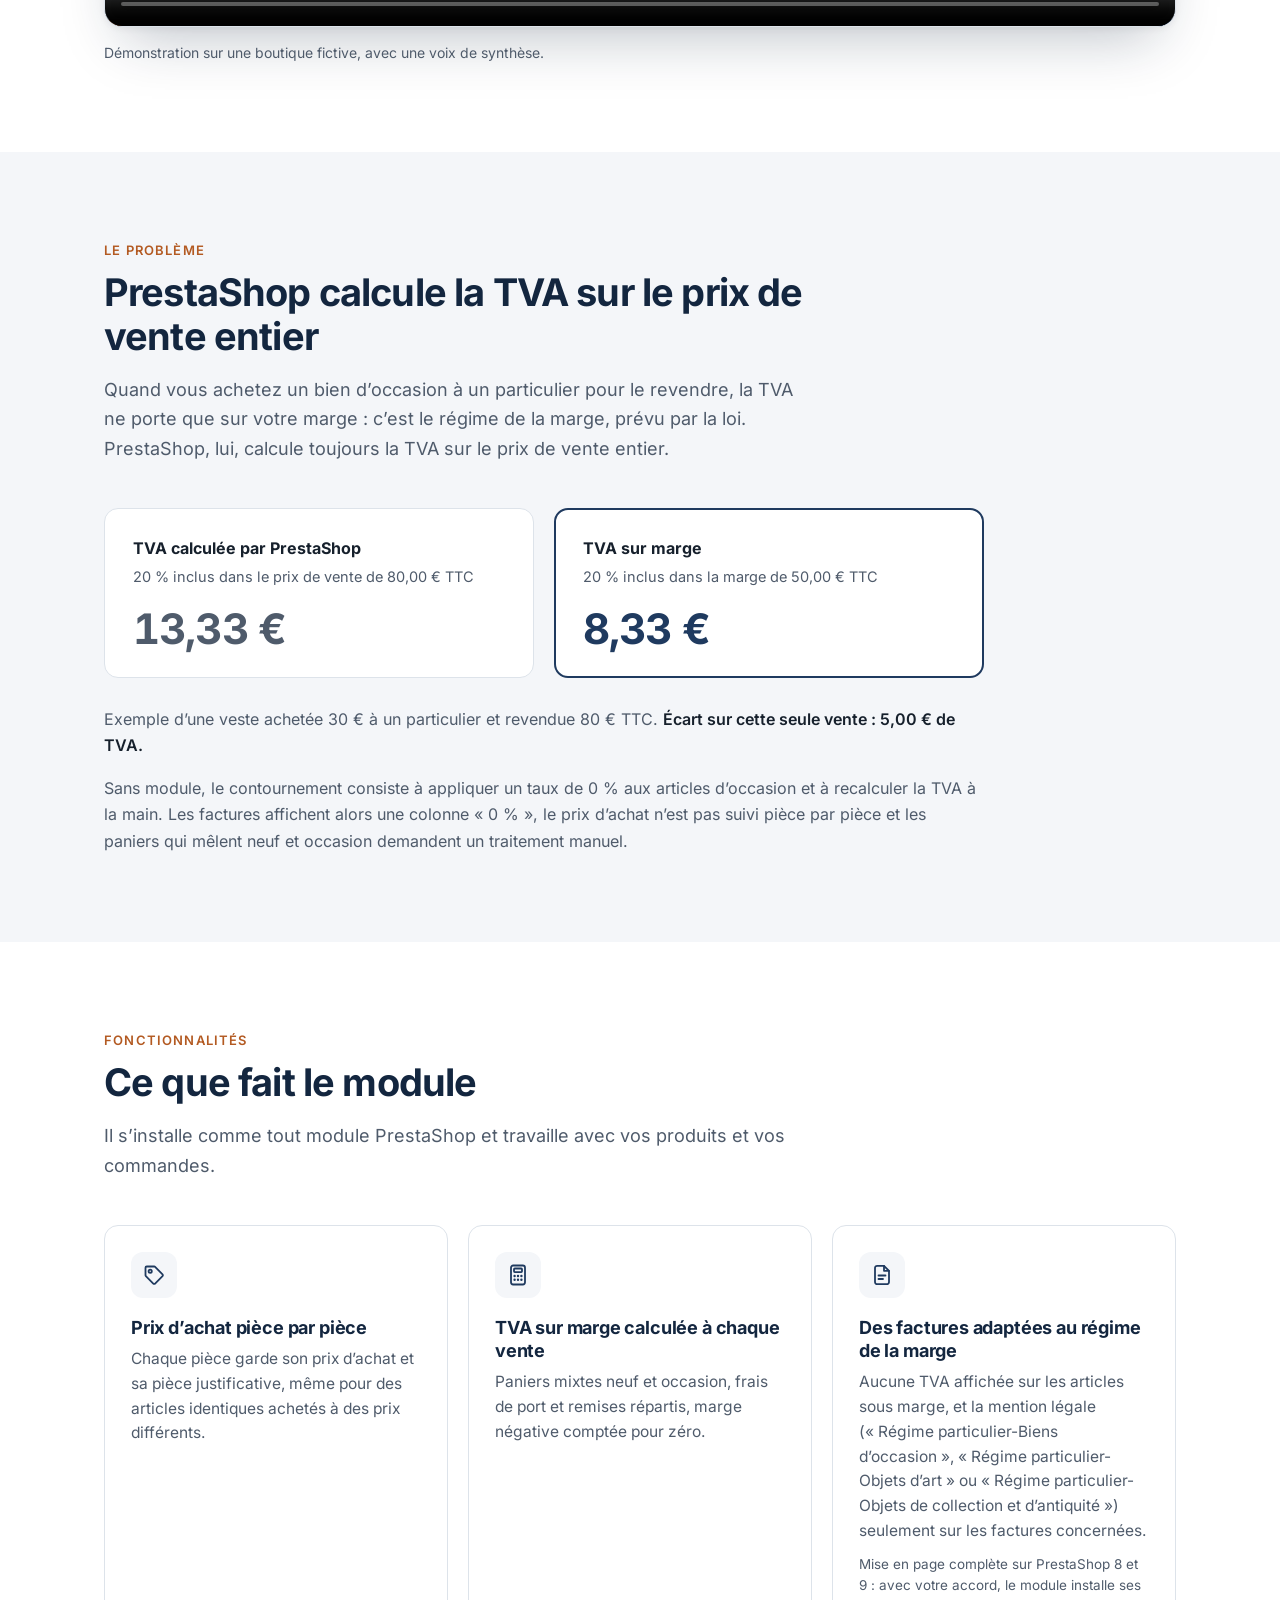
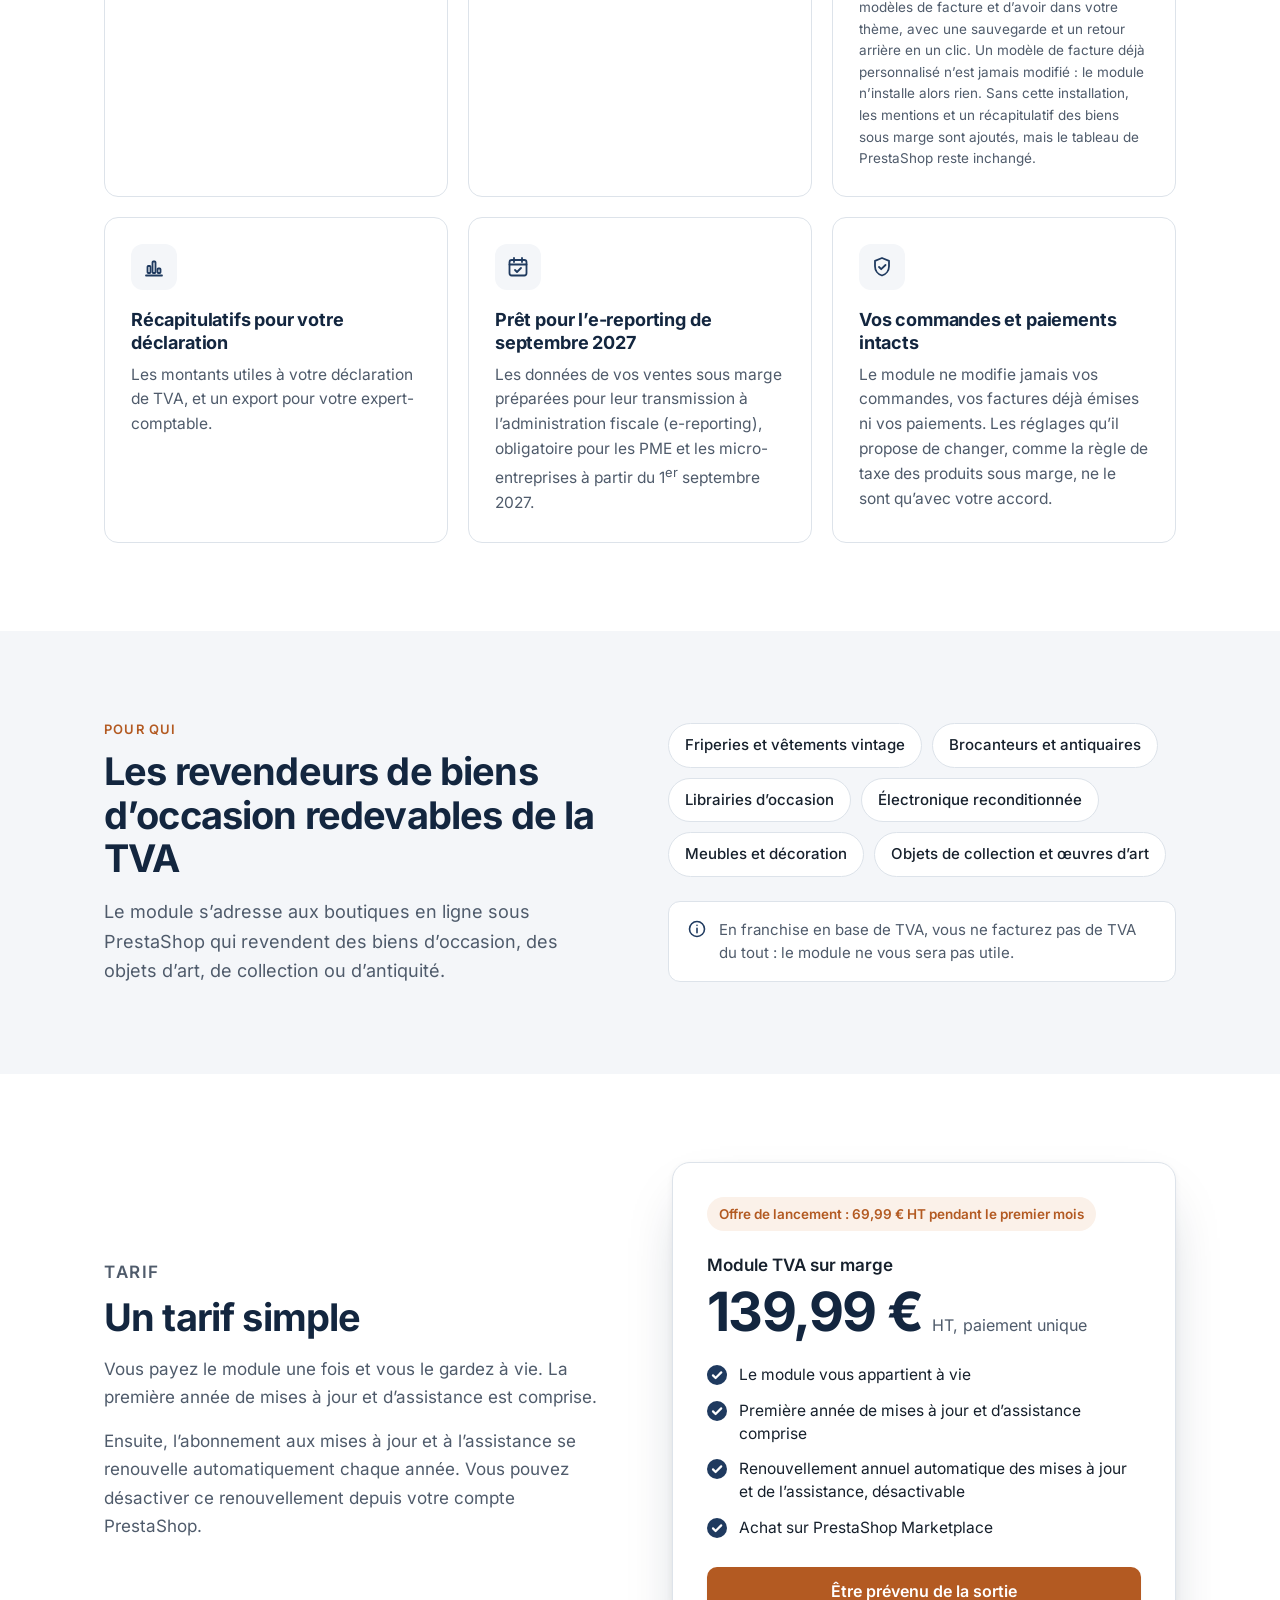
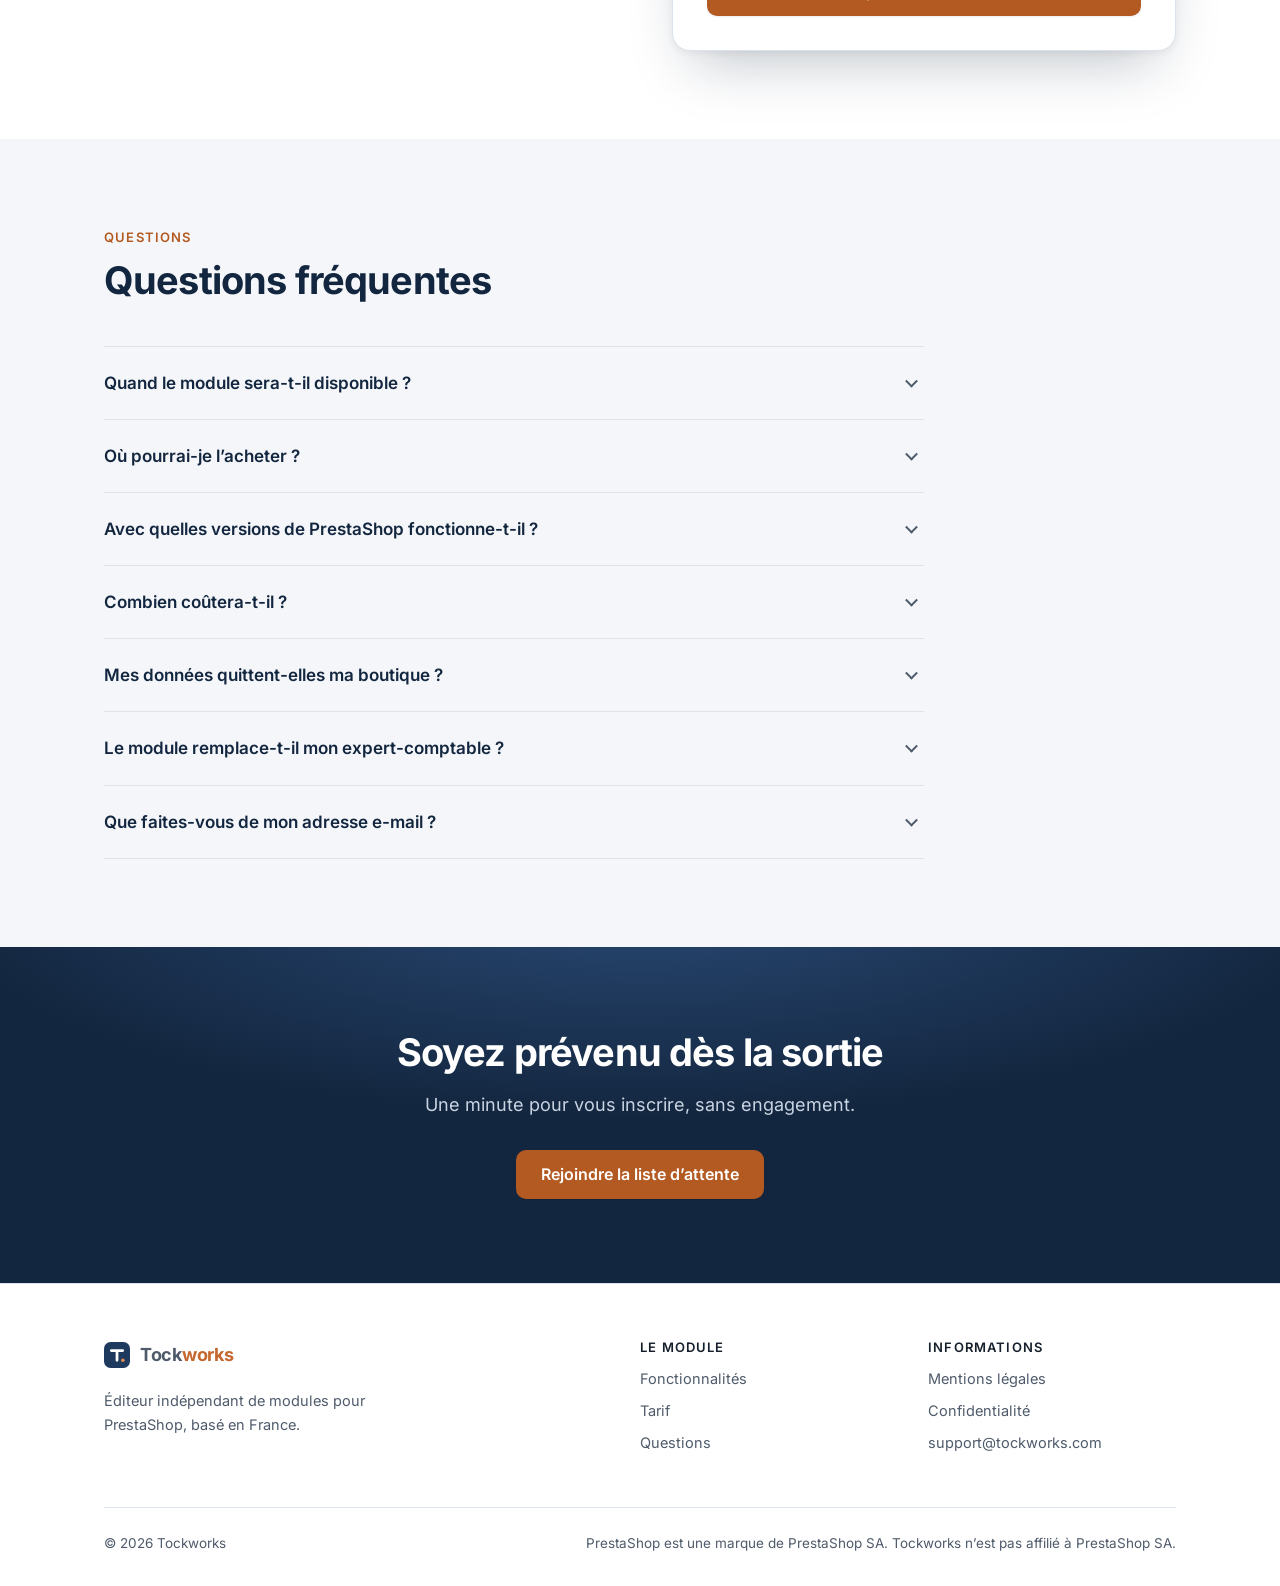
==== commit 582a55d5: "Vidéo de démonstration, prix à 139,99 € HT et crédits - Section « Le module en 73 secondes » : vidéo" ====
--- a/index.html
+++ b/index.html
@@ -34,6 +34,7 @@
       <span>Tock<span class="w">works</span></span>
     </a>
     <nav class="nav" aria-label="Navigation principale">
+      <a href="#demo">Démo</a>
       <a href="#fonctions">Fonctionnalités</a>
       <a href="#tarif">Tarif</a>
       <a href="#questions">Questions</a>
@@ -51,9 +52,9 @@
         <p class="lead">Pour les boutiques en ligne qui revendent des biens d’occasion&nbsp;: le prix d’achat de chaque pièce enregistré, la TVA calculée sur votre marge à chaque vente et des factures adaptées au régime de la marge.</p>
         <div class="actions">
           <a class="btn" href="https://docs.google.com/forms/d/e/1FAIpQLSfRyb02x6jqyGwt5UZU0VAeCtttxppWHOzWtSJn2aNVHN5PRw/viewform">Être prévenu de la sortie</a>
-          <a class="btn btn-ghost" href="#fonctions">Découvrir le module</a>
+          <a class="btn btn-ghost" href="#demo"><svg width="16" height="16" viewBox="0 0 24 24" fill="currentColor" aria-hidden="true"><path d="M8 5.5v13l10.5-6.5z"/></svg>Voir la démo (73&nbsp;s)</a>
         </div>
-        <p class="price-note"><strong>97,99&nbsp;€ HT</strong> à l’achat, première année de mises à jour et d’assistance comprise, puis renouvellement annuel automatique, désactivable. Offre de lancement&nbsp;: <strong>69,99&nbsp;€ HT</strong> pendant le premier mois.</p>
+        <p class="price-note"><strong>139,99&nbsp;€ HT</strong> à l’achat, première année de mises à jour et d’assistance comprise, puis renouvellement annuel automatique, désactivable. Offre de lancement&nbsp;: <strong>69,99&nbsp;€ HT</strong> pendant le premier mois.</p>
       </div>
 
       <div class="hero-visual">
@@ -79,6 +80,23 @@
     </div>
   </section>
 
+  <section class="section video-section" id="demo">
+    <div class="wrap">
+      <div class="section-head">
+        <p class="kicker">Démonstration</p>
+        <h2>Le module en 73 secondes</h2>
+        <p>De l’achat de la pièce à la déclaration de TVA, sur une boutique de démonstration.</p>
+      </div>
+      <div class="video-frame">
+        <video controls preload="none" playsinline width="1920" height="1080" poster="/assets/video/demo-tva-sur-marge-affiche.jpg">
+          <source src="/assets/video/demo-tva-sur-marge.mp4" type="video/mp4">
+          <track kind="subtitles" srclang="fr" label="Français" src="/assets/video/demo-tva-sur-marge.fr.vtt">
+        </video>
+      </div>
+      <p class="video-note">Démonstration sur une boutique fictive, avec une voix de synthèse.</p>
+    </div>
+  </section>
+
   <section class="section section-soft" id="probleme">
     <div class="wrap">
       <div class="section-head">
@@ -180,7 +198,7 @@
       <div class="price-card">
         <p class="offer">Offre de lancement&nbsp;: 69,99&nbsp;€ HT pendant le premier mois</p>
         <p class="plan">Module TVA sur marge</p>
-        <p class="price"><span class="amount">97,99&nbsp;€</span><span class="unit">HT, paiement unique</span></p>
+        <p class="price"><span class="amount">139,99&nbsp;€</span><span class="unit">HT, paiement unique</span></p>
         <ul class="checks">
           <li>Le module vous appartient à vie</li>
           <li>Première année de mises à jour et d’assistance comprise</li>
@@ -213,7 +231,7 @@
         </details>
         <details>
           <summary>Combien coûtera-t-il&nbsp;?</summary>
-          <p>97,99&nbsp;€ HT, avec la première année de mises à jour et d’assistance. Pendant le premier mois après la sortie, il sera proposé à 69,99&nbsp;€ HT. C’est un paiement unique&nbsp;: le module vous appartient à vie. Ensuite, l’abonnement aux mises à jour et à l’assistance se renouvelle automatiquement chaque année, et vous pouvez désactiver ce renouvellement depuis votre compte PrestaShop.</p>
+          <p>139,99&nbsp;€ HT, avec la première année de mises à jour et d’assistance. Pendant le premier mois après la sortie, il sera proposé à 69,99&nbsp;€ HT. C’est un paiement unique&nbsp;: le module vous appartient à vie. Ensuite, l’abonnement aux mises à jour et à l’assistance se renouvelle automatiquement chaque année, et vous pouvez désactiver ce renouvellement depuis votre compte PrestaShop.</p>
         </details>
         <details>
           <summary>Mes données quittent-elles ma boutique&nbsp;?</summary>
--- a/assets/site.css
+++ b/assets/site.css
@@ -148,6 +148,13 @@
 .section-head p:last-child { margin: 0; font-size: 18px; color: var(--muted); }
 @media (max-width: 600px) { .section { padding: 64px 0; } .section-head { margin-bottom: 32px; } }
 
+/* Vidéo */
+.video-section { padding-top: 72px; }
+.video-frame { overflow: hidden; border: 1px solid var(--line); border-radius: 18px; background: var(--brand-dark); box-shadow: var(--shadow-lg); }
+.video-frame video { display: block; width: 100%; height: auto; aspect-ratio: 16 / 9; background: var(--brand-dark); }
+.video-note { margin: 14px 0 0; font-size: 14px; color: var(--muted); }
+@media (max-width: 600px) { .video-section { padding-top: 48px; } .video-frame { border-radius: 12px; } }
+
 /* Comparaison */
 .compare { display: grid; grid-template-columns: 1fr 1fr; gap: 20px; max-width: 880px; }
 .compare-card { background: #fff; border: 1px solid var(--line); border-radius: var(--radius); padding: 26px 28px; }
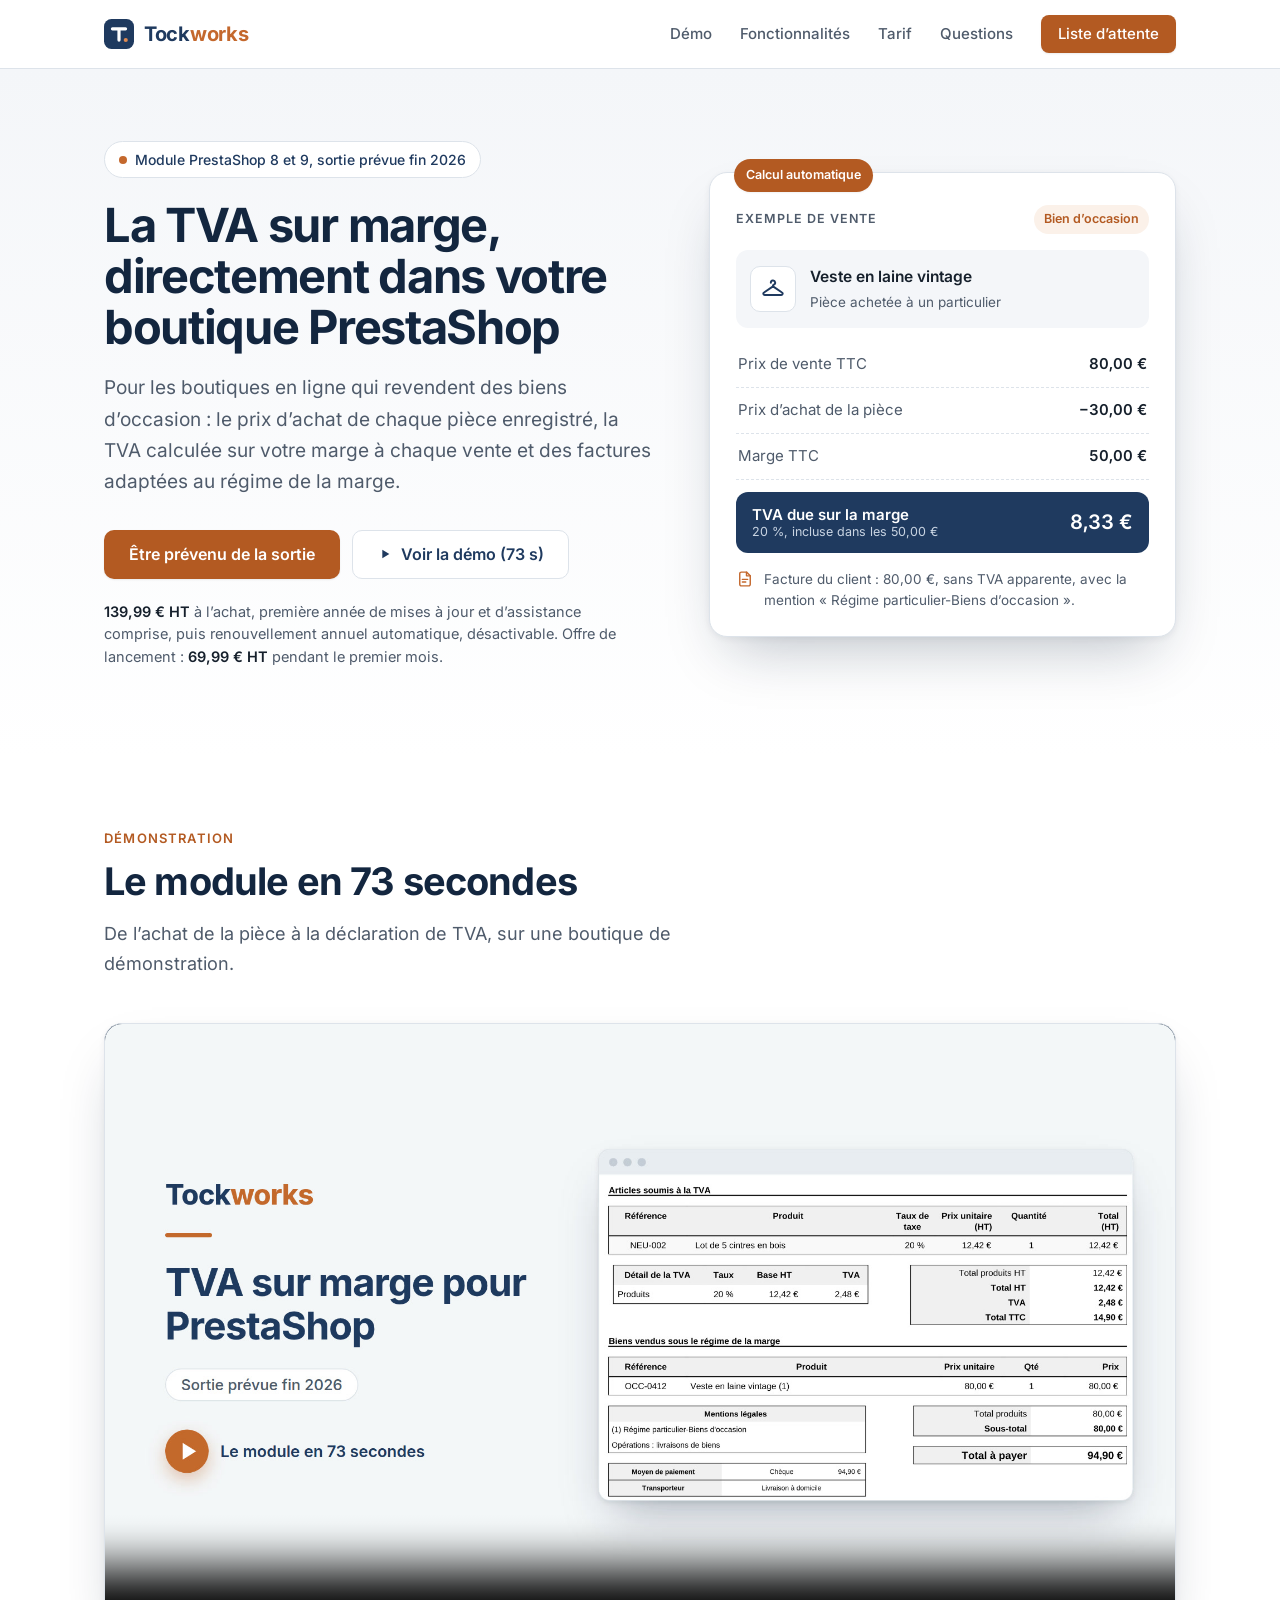
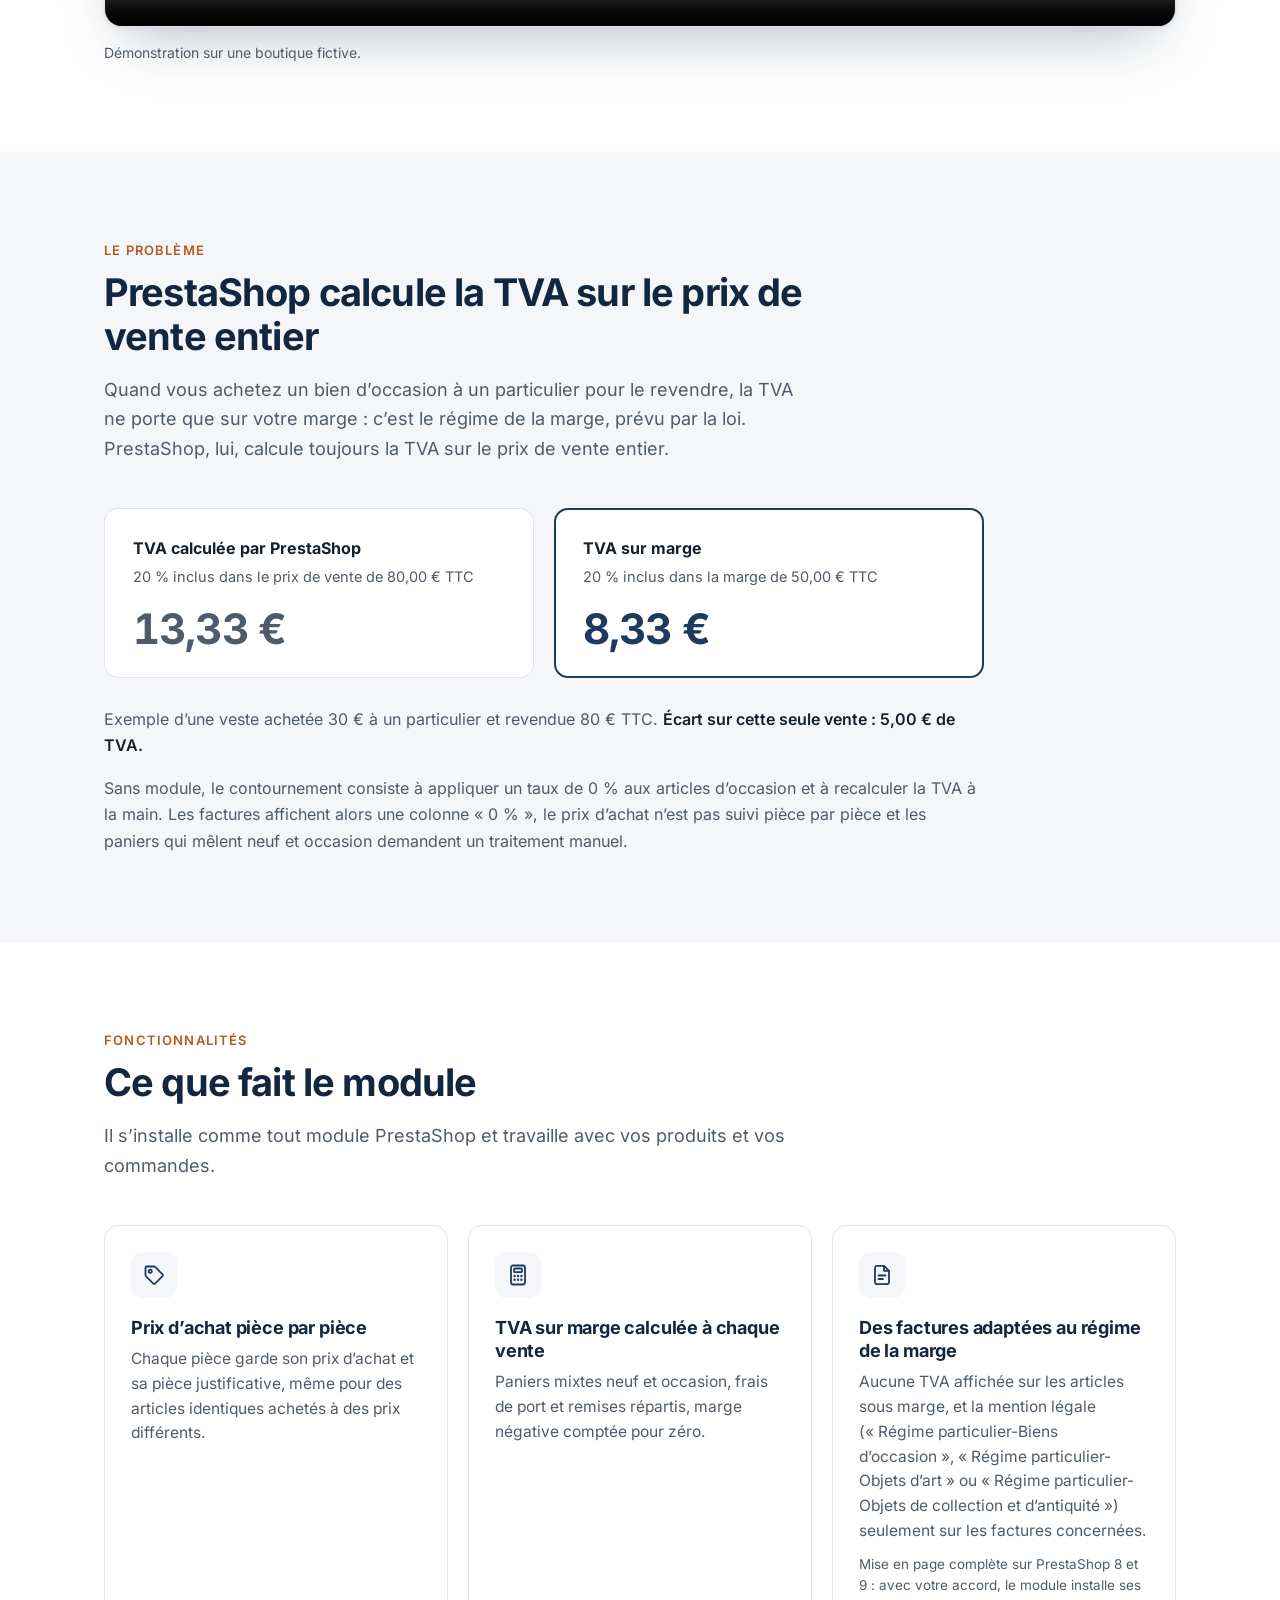
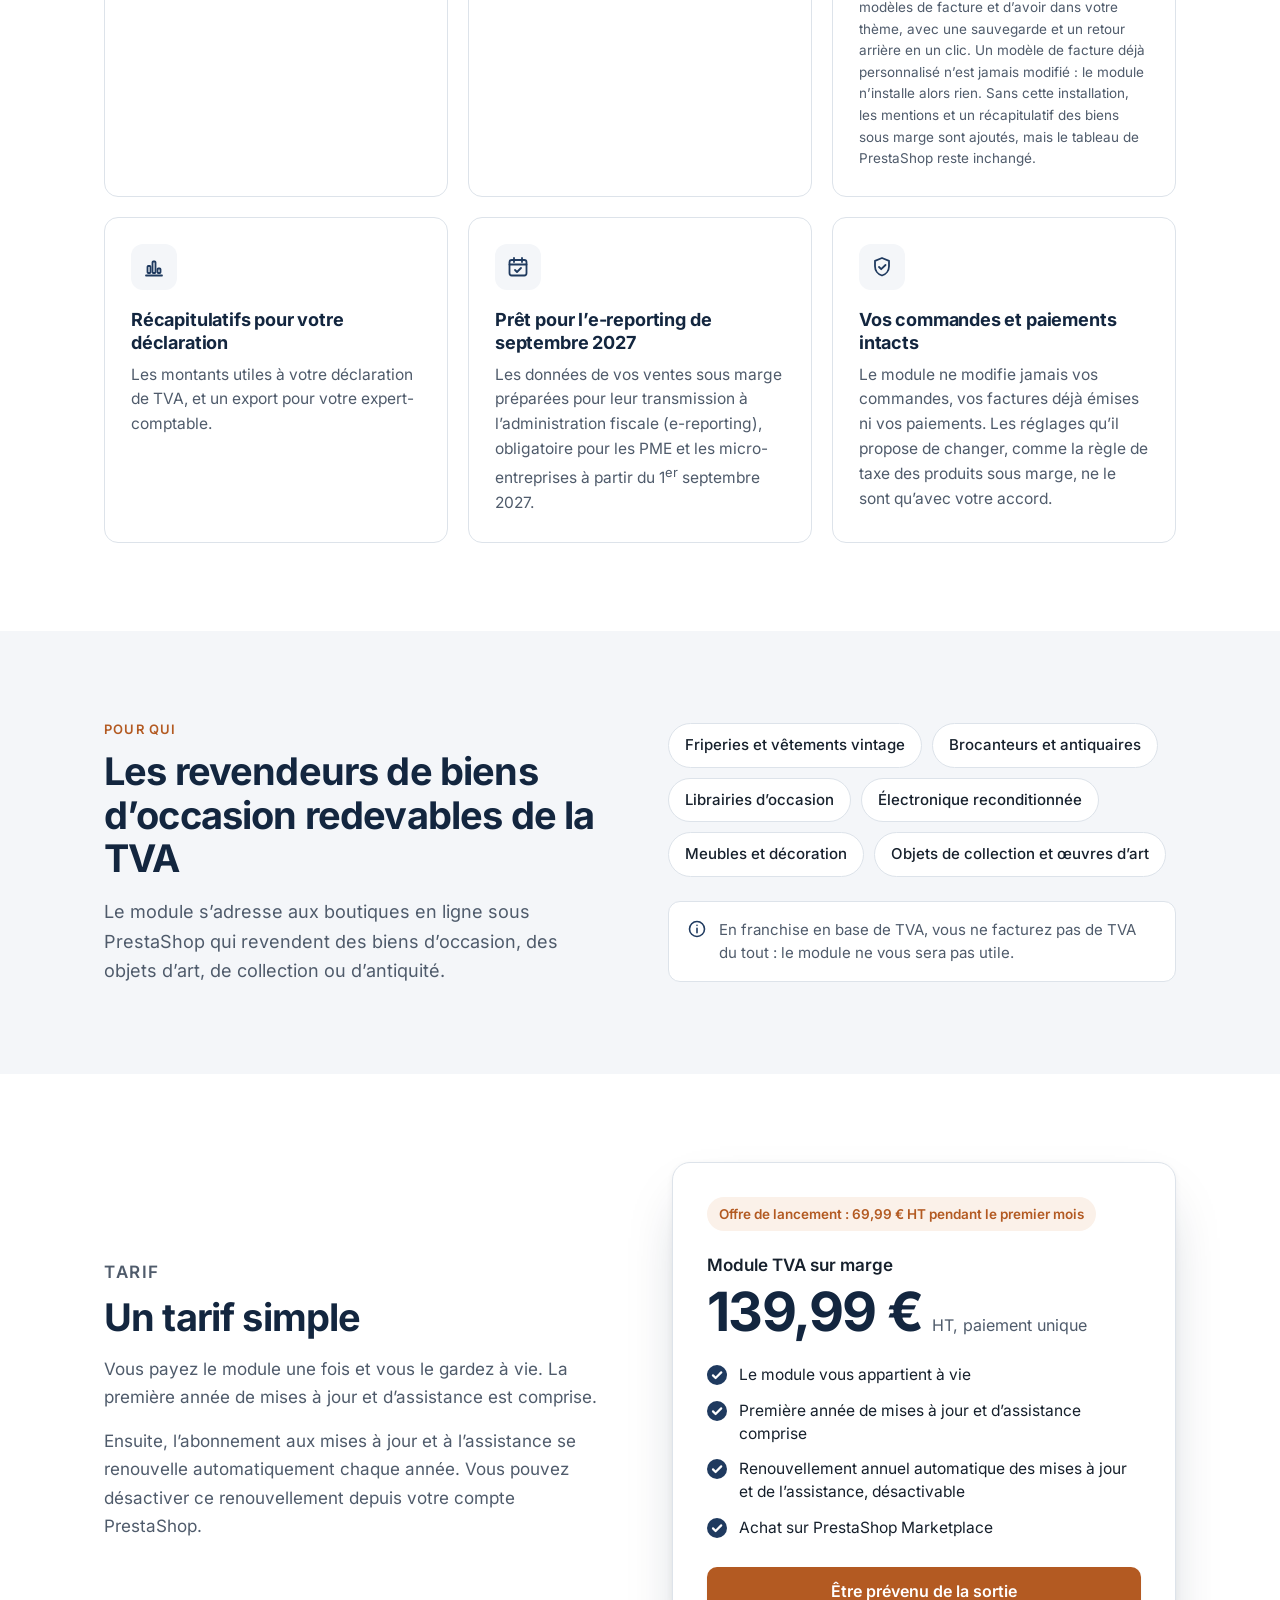
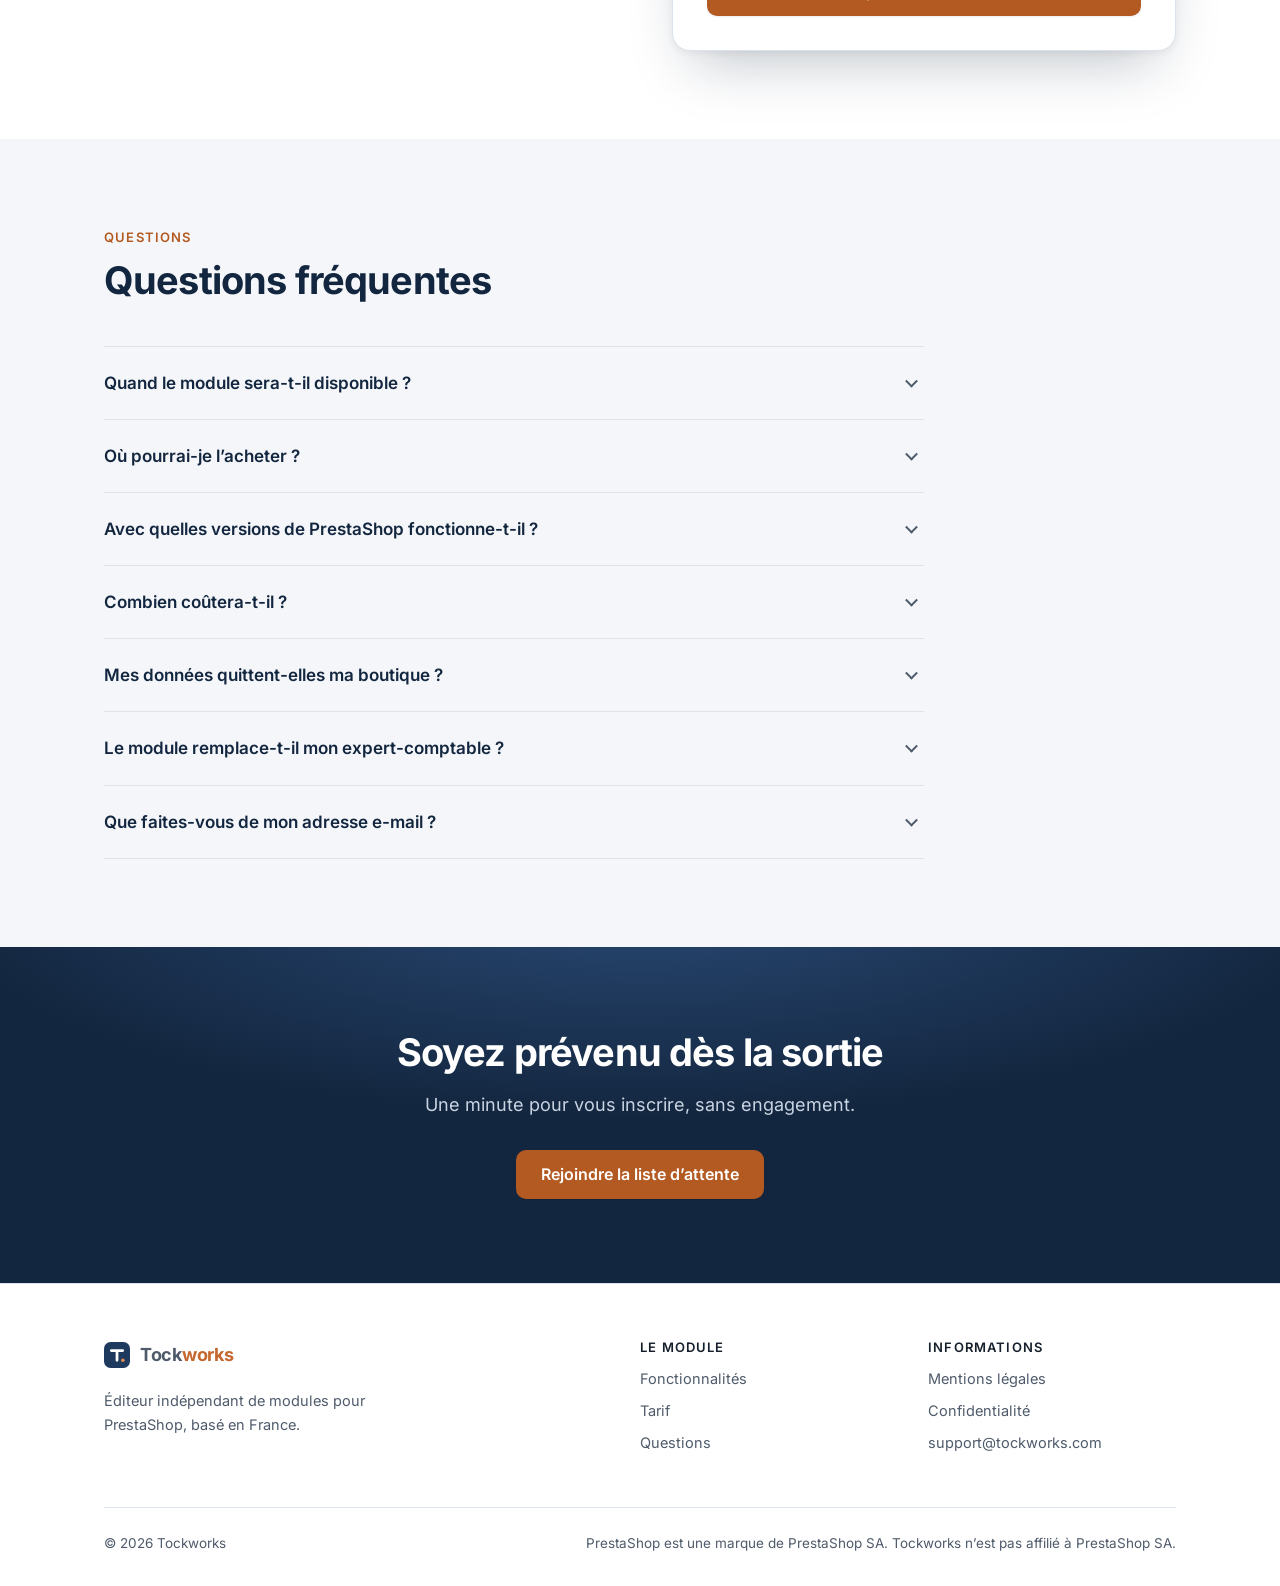
==== commit 8a222cc9: "Note sous la vidéo : sans la mention de la voix de synthèse Les crédits de la voix restent dans les " ====
--- a/index.html
+++ b/index.html
@@ -93,7 +93,7 @@
           <track kind="subtitles" srclang="fr" label="Français" src="/assets/video/demo-tva-sur-marge.fr.vtt">
         </video>
       </div>
-      <p class="video-note">Démonstration sur une boutique fictive, avec une voix de synthèse.</p>
+      <p class="video-note">Démonstration sur une boutique fictive.</p>
     </div>
   </section>
 
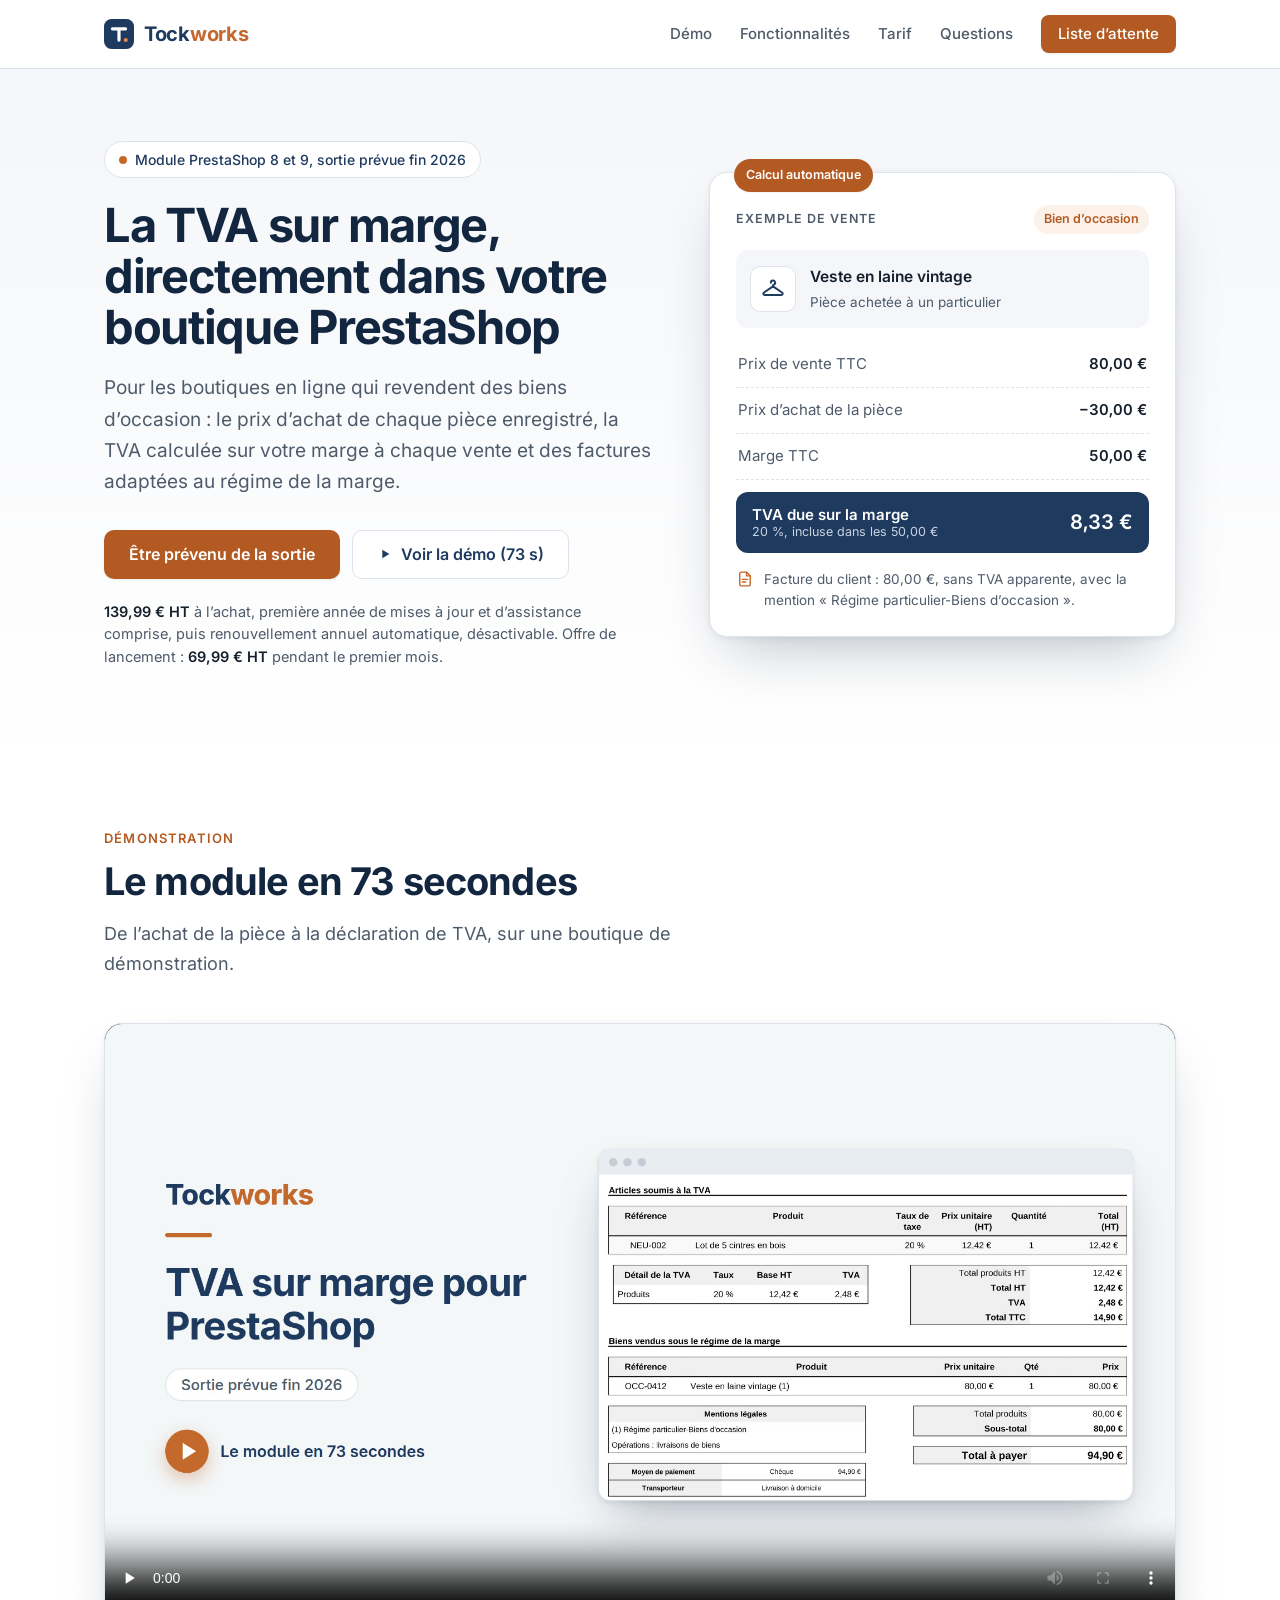
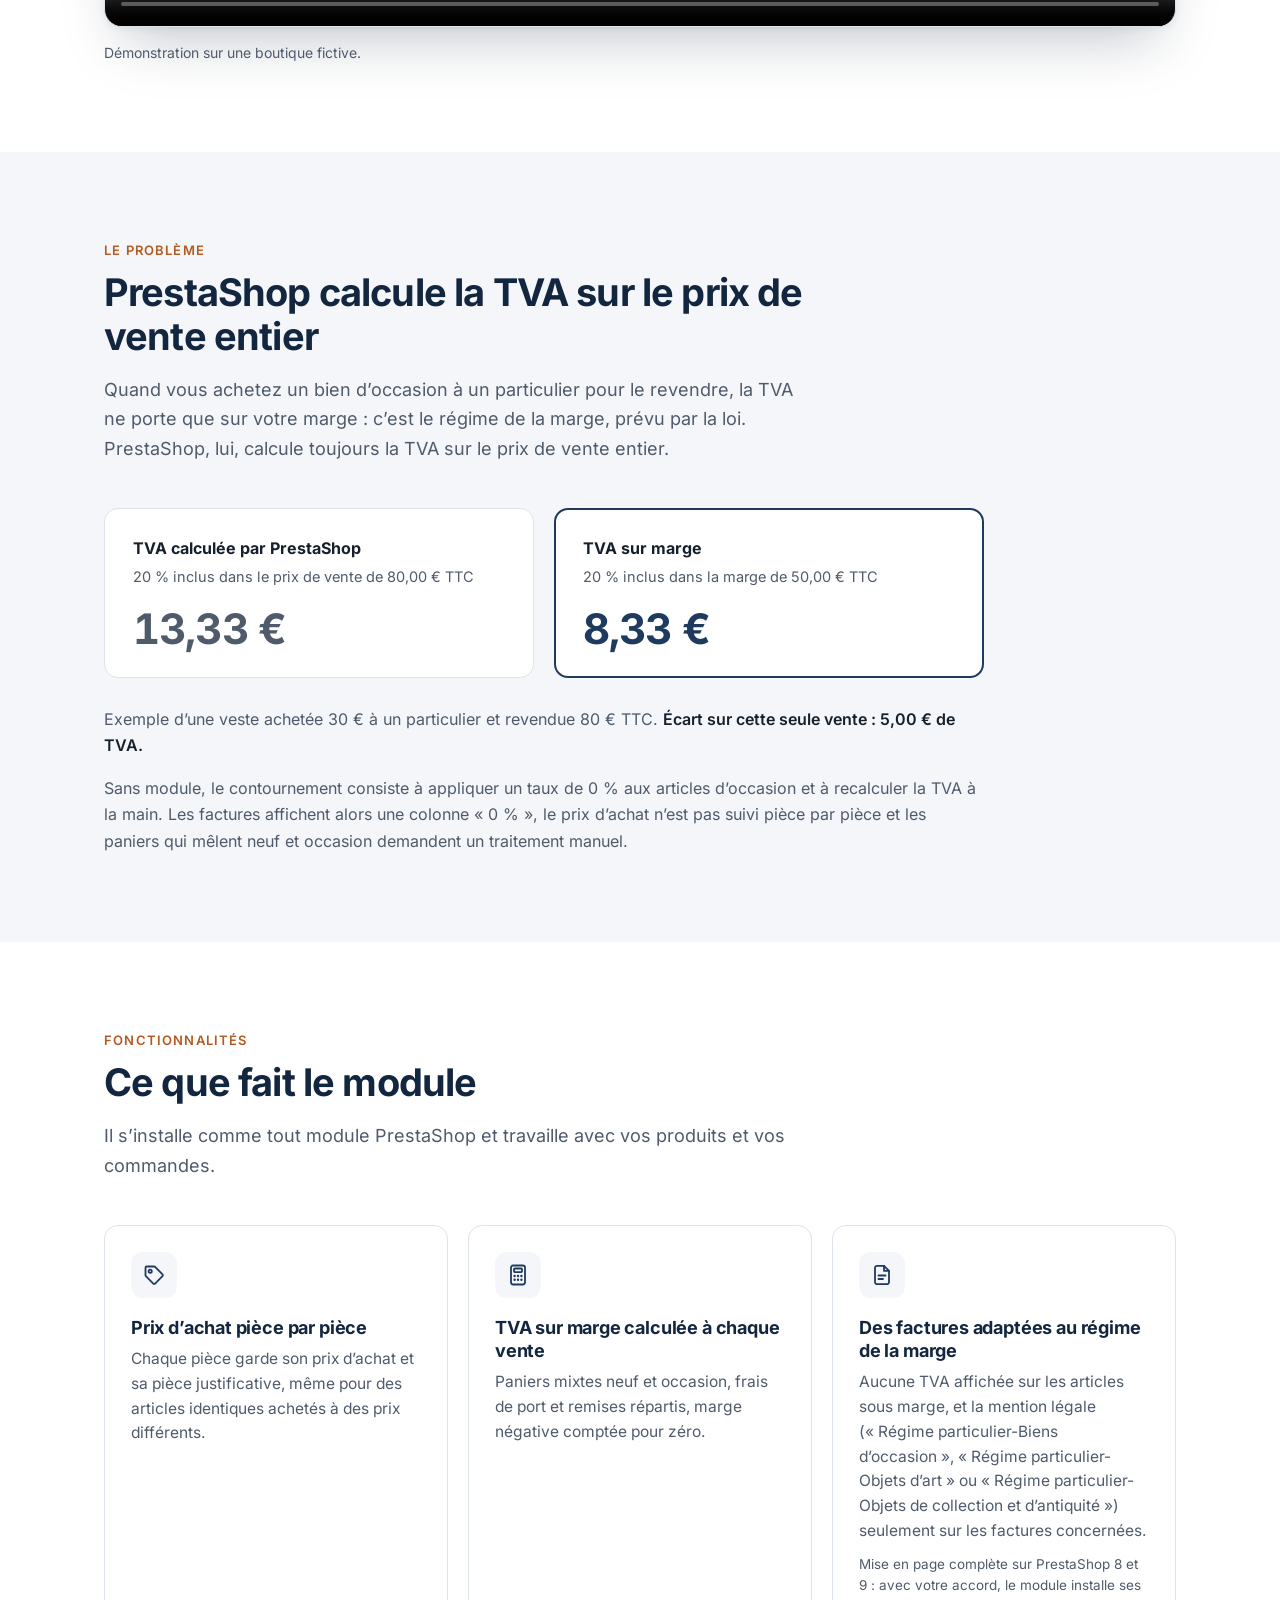
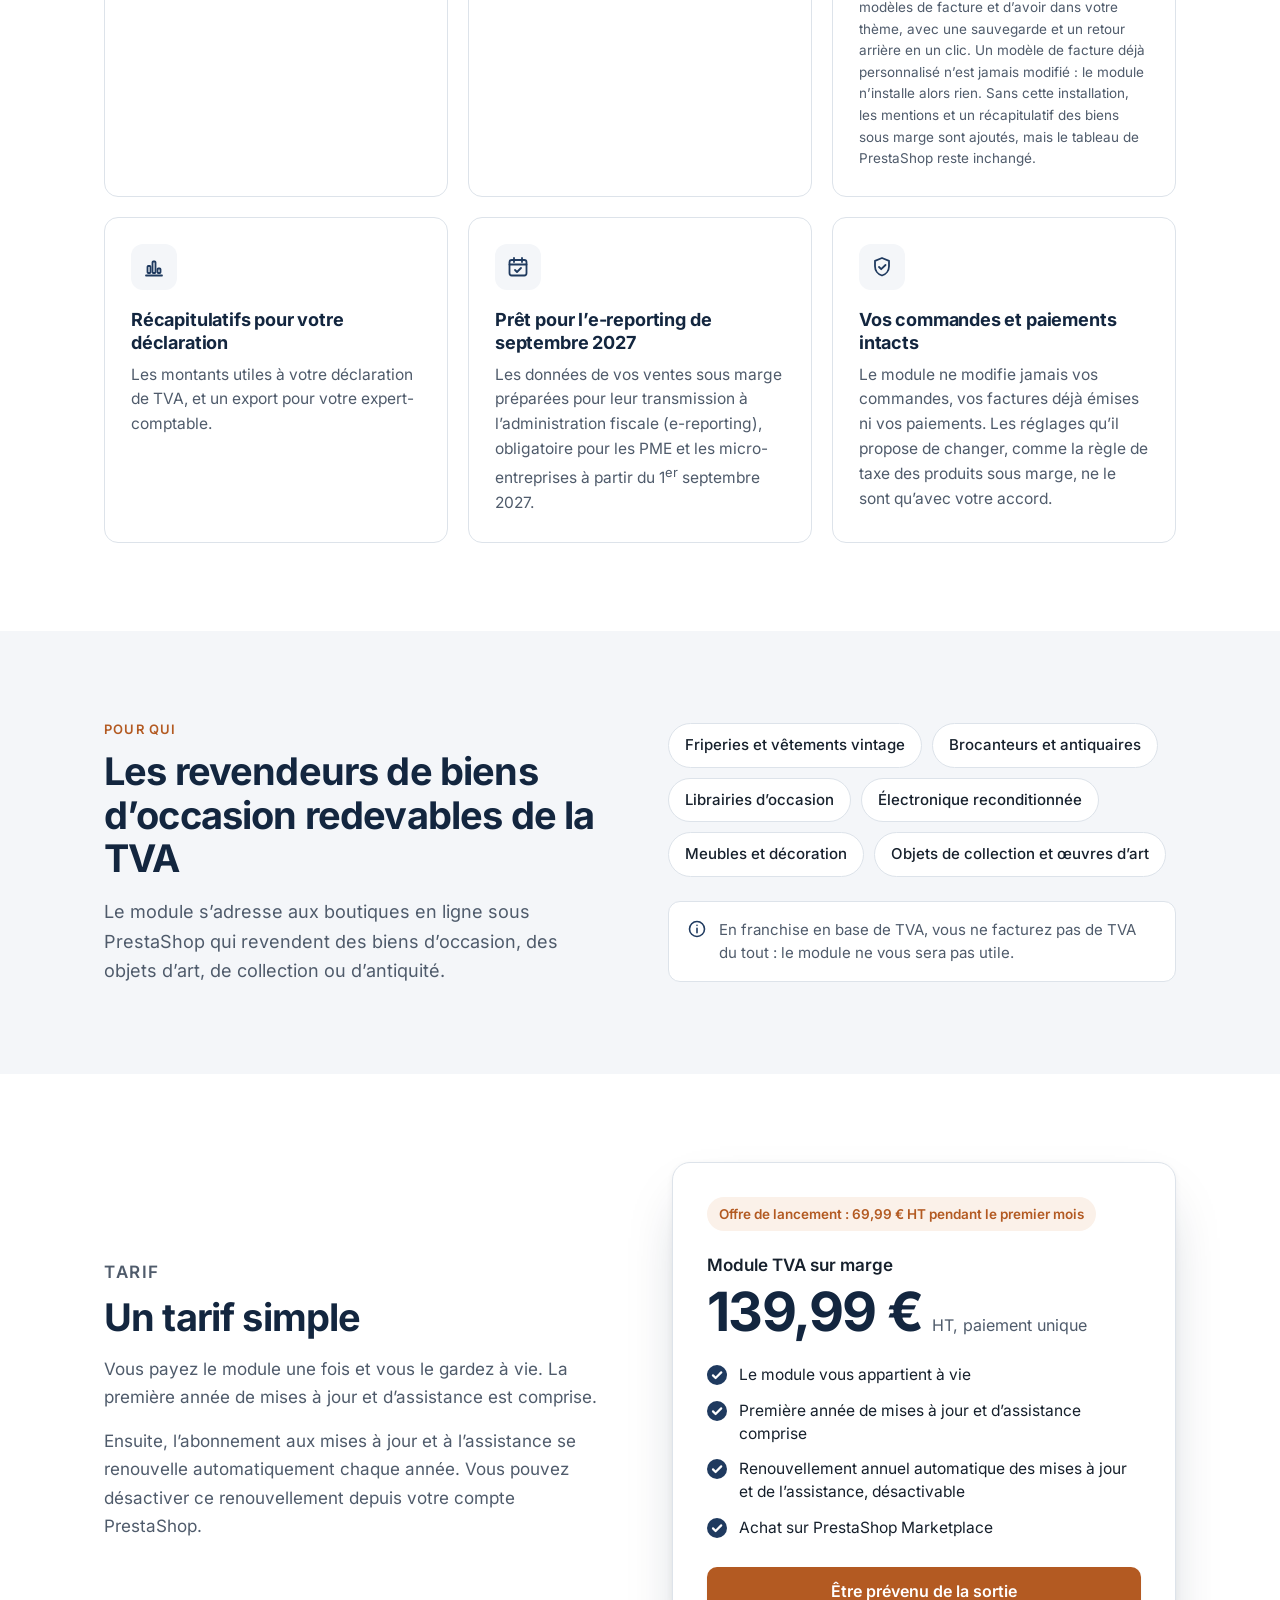
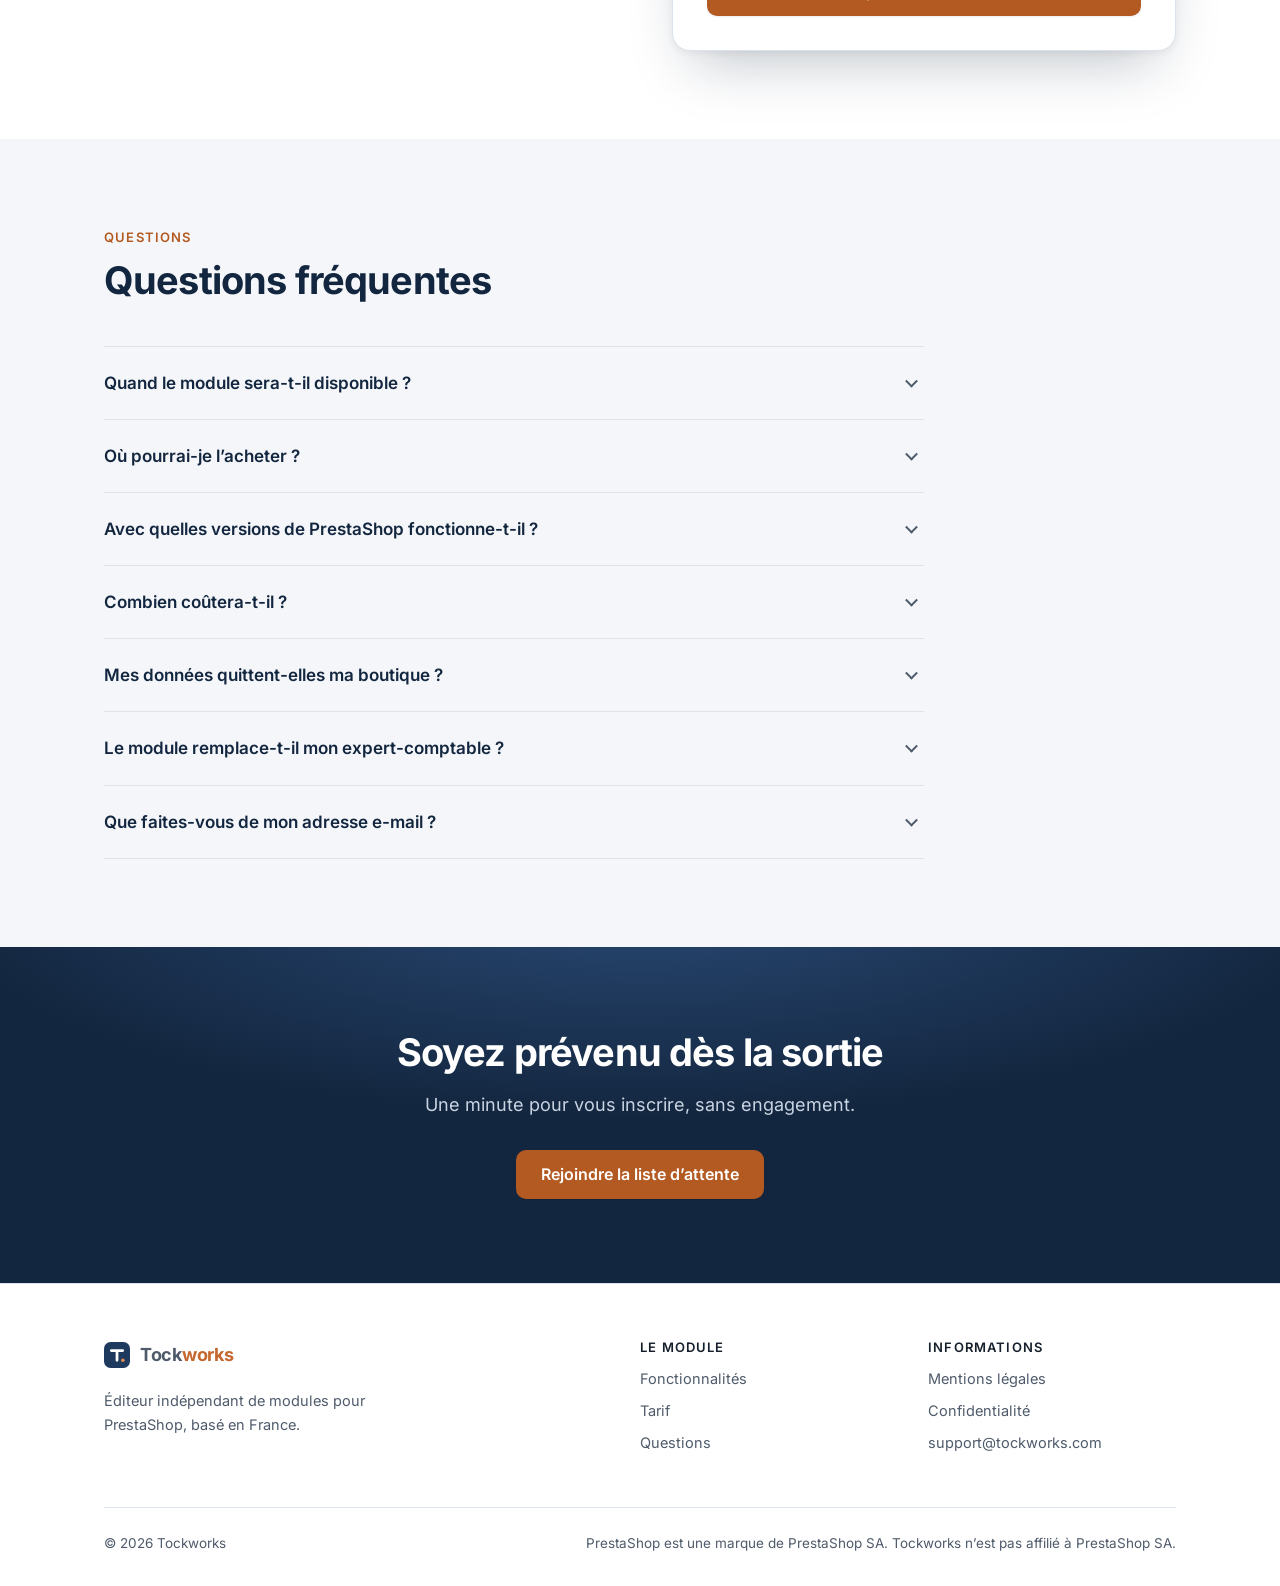
==== commit 00f1dd4e: "Vidéo : carton de fin sans la mention de la voix de synthèse Co-Authored-By: Claude Opus 5.5 <norepl" ====
--- a/index.html
+++ b/index.html
@@ -89,8 +89,8 @@
       </div>
       <div class="video-frame">
         <video controls preload="none" playsinline width="1920" height="1080" poster="/assets/video/demo-tva-sur-marge-affiche.jpg">
-          <source src="/assets/video/demo-tva-sur-marge.mp4" type="video/mp4">
-          <track kind="subtitles" srclang="fr" label="Français" src="/assets/video/demo-tva-sur-marge.fr.vtt">
+          <source src="/assets/video/demo-tva-sur-marge.mp4?v=4" type="video/mp4">
+          <track kind="subtitles" srclang="fr" label="Français" src="/assets/video/demo-tva-sur-marge.fr.vtt?v=4">
         </video>
       </div>
       <p class="video-note">Démonstration sur une boutique fictive.</p>
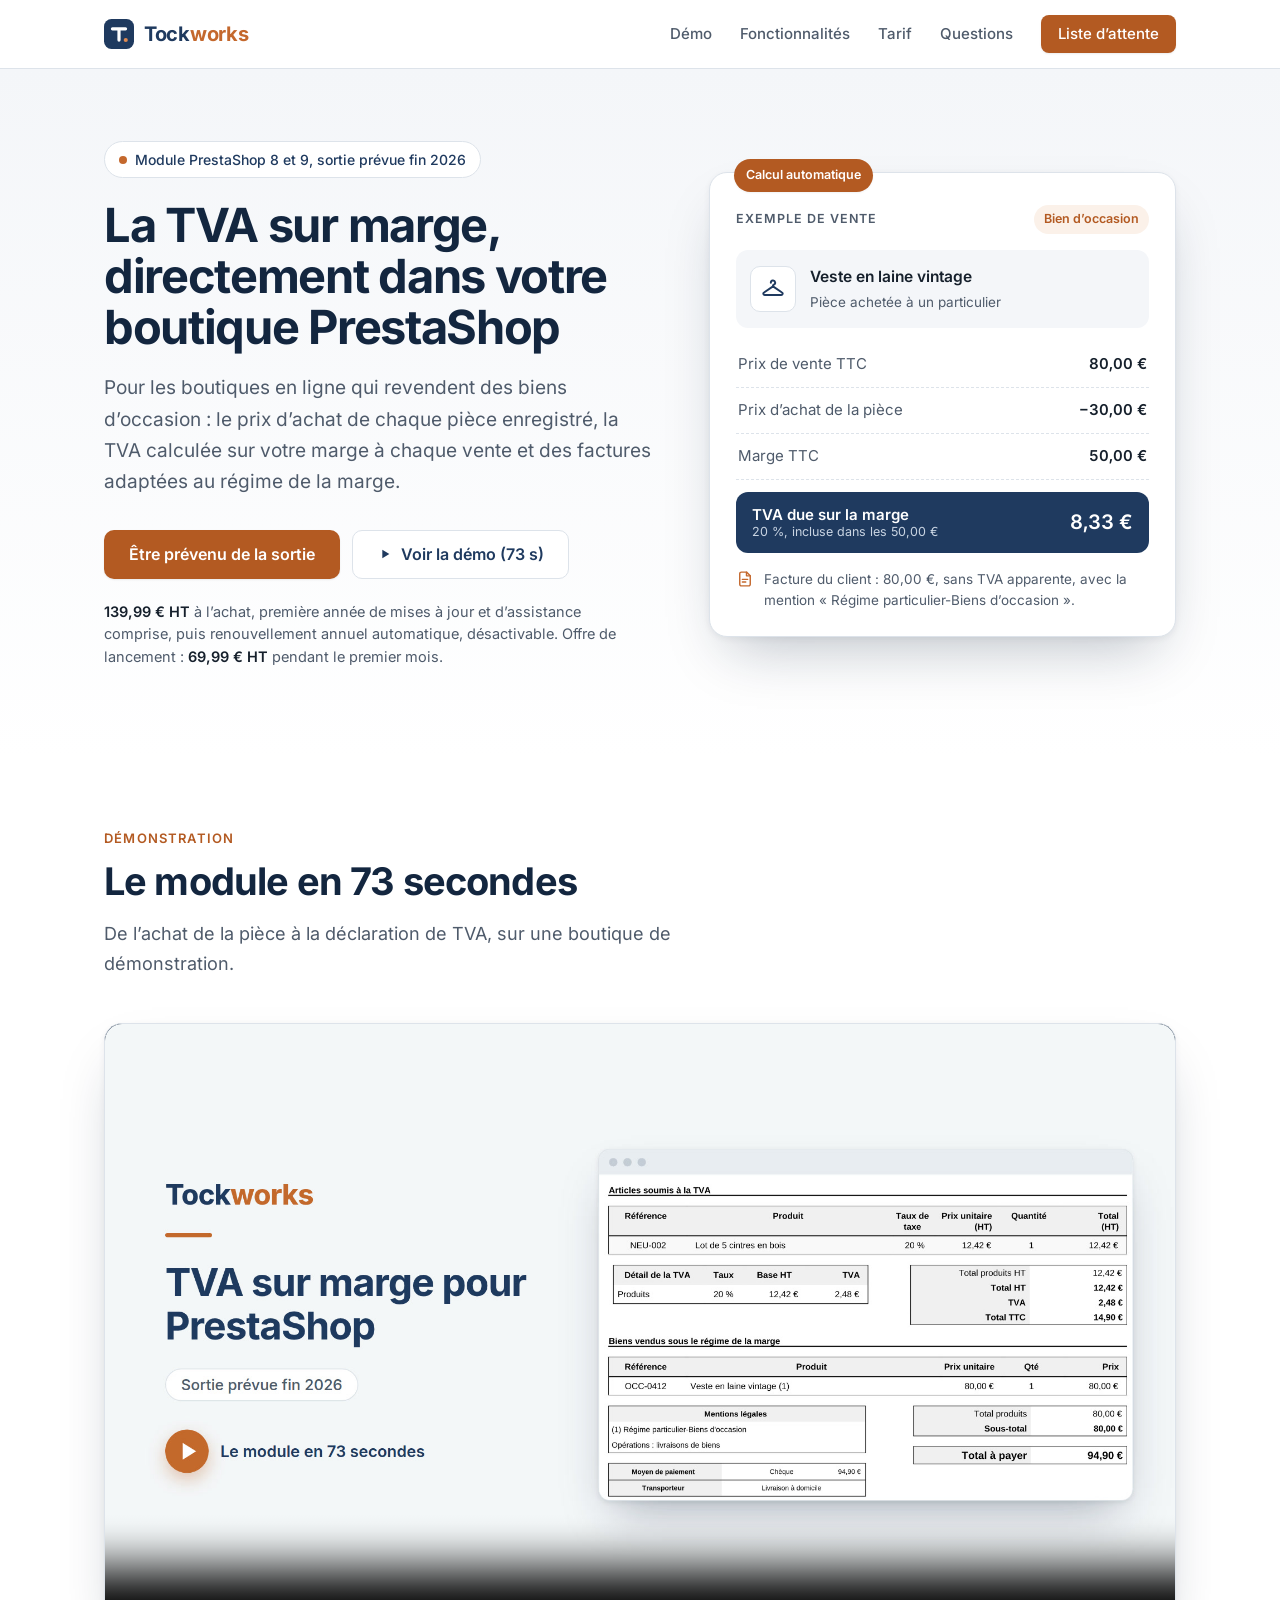
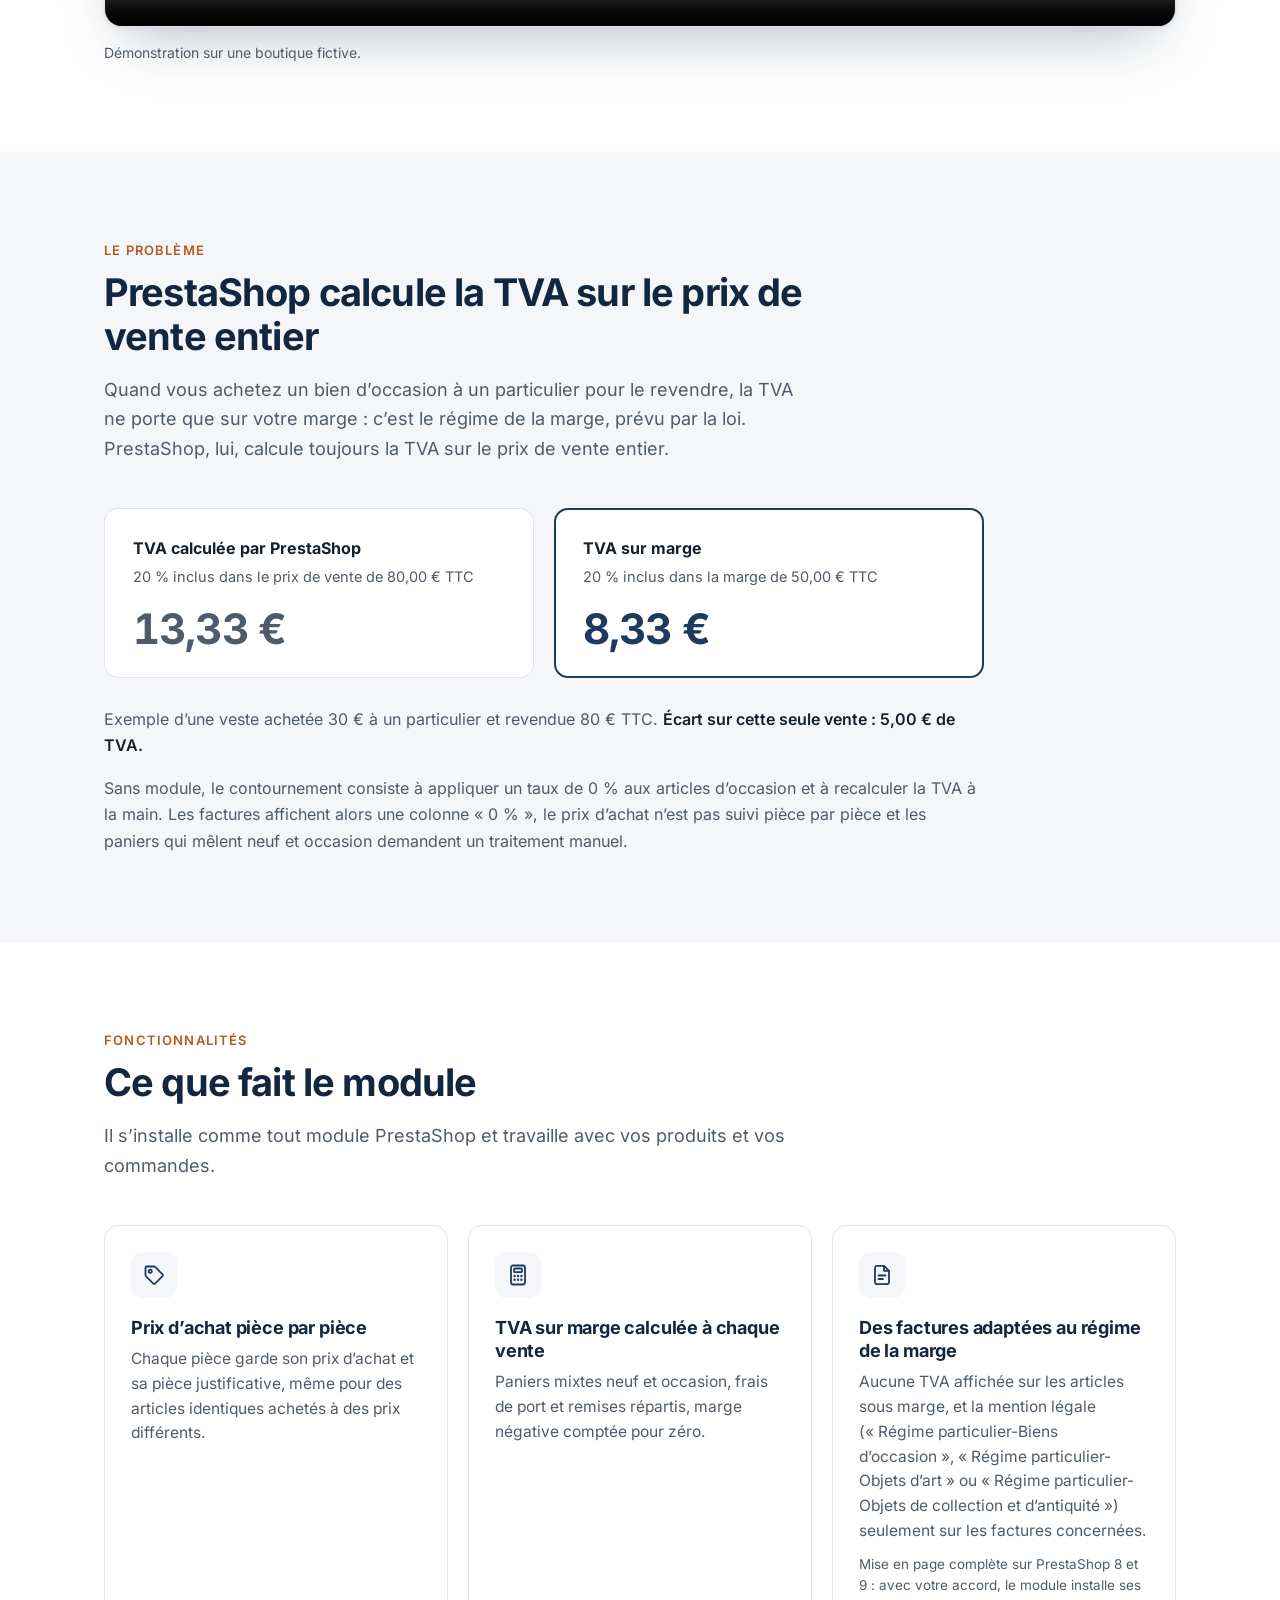
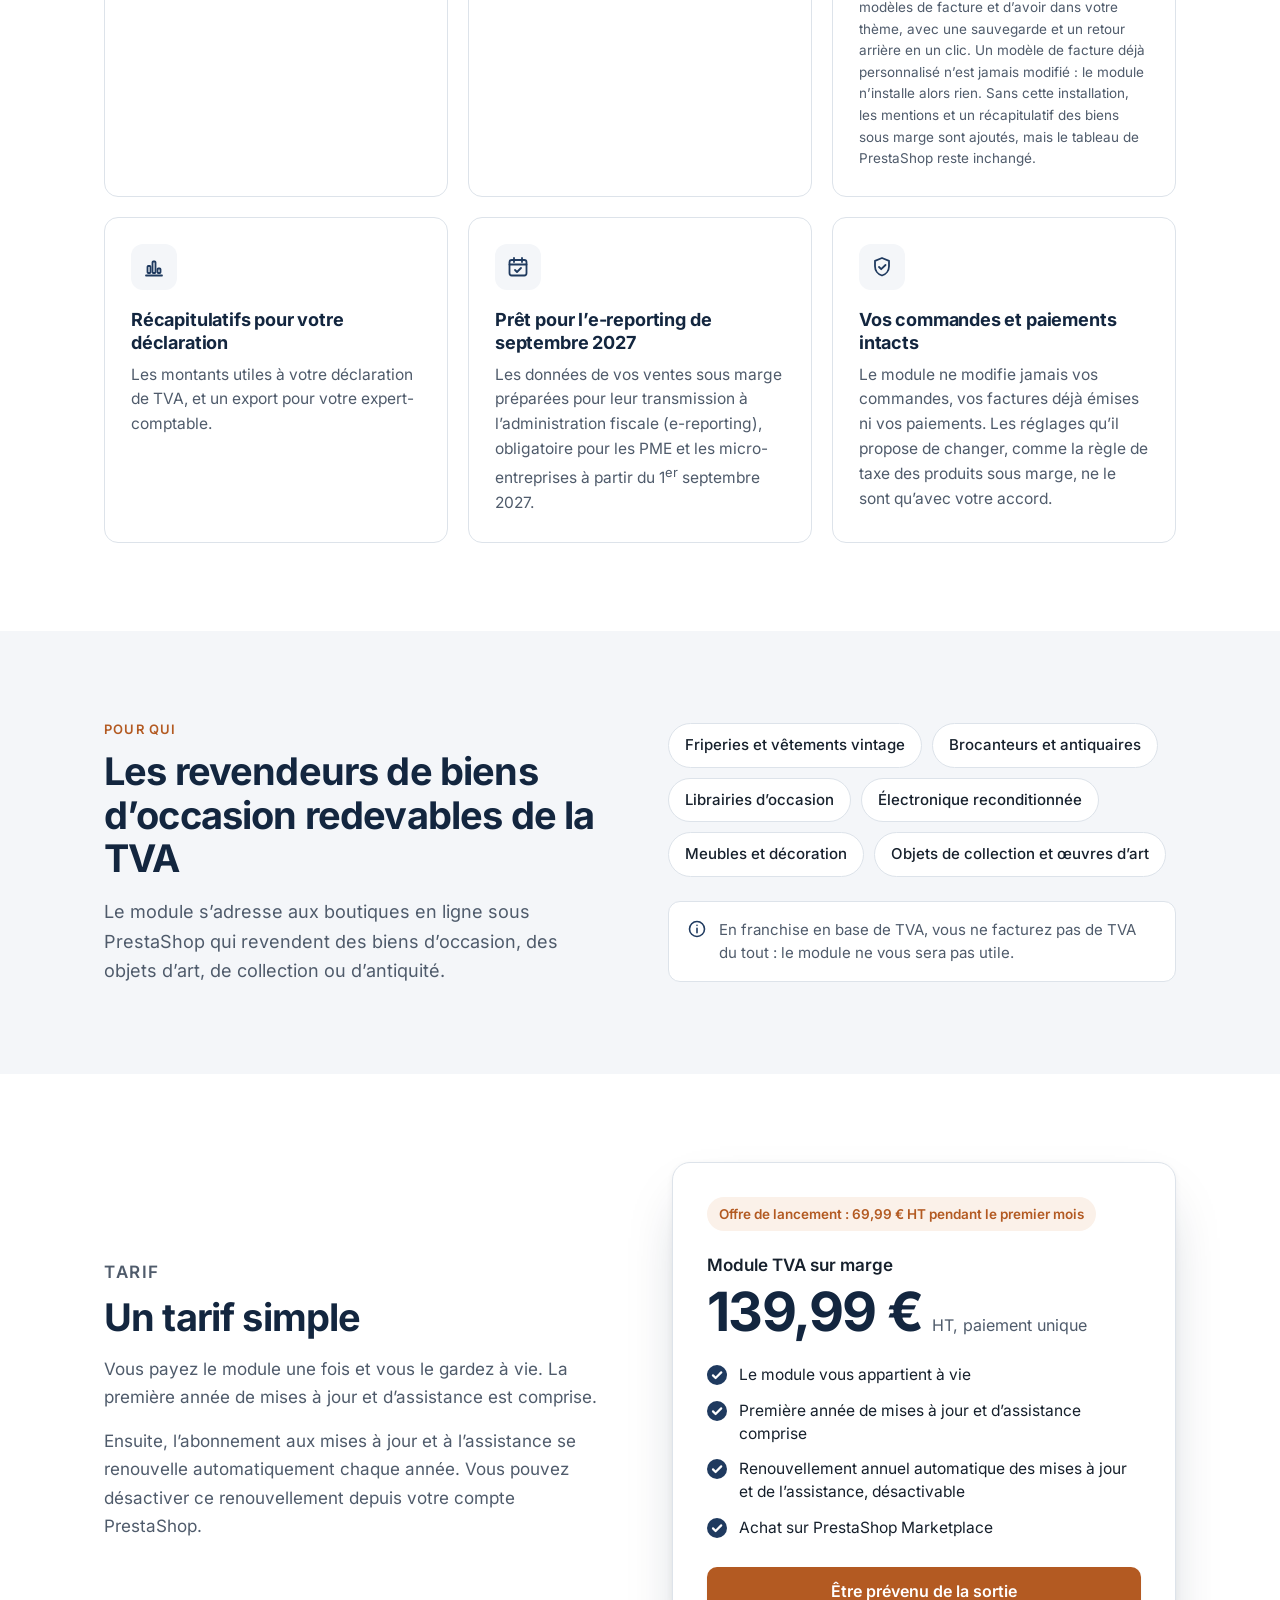
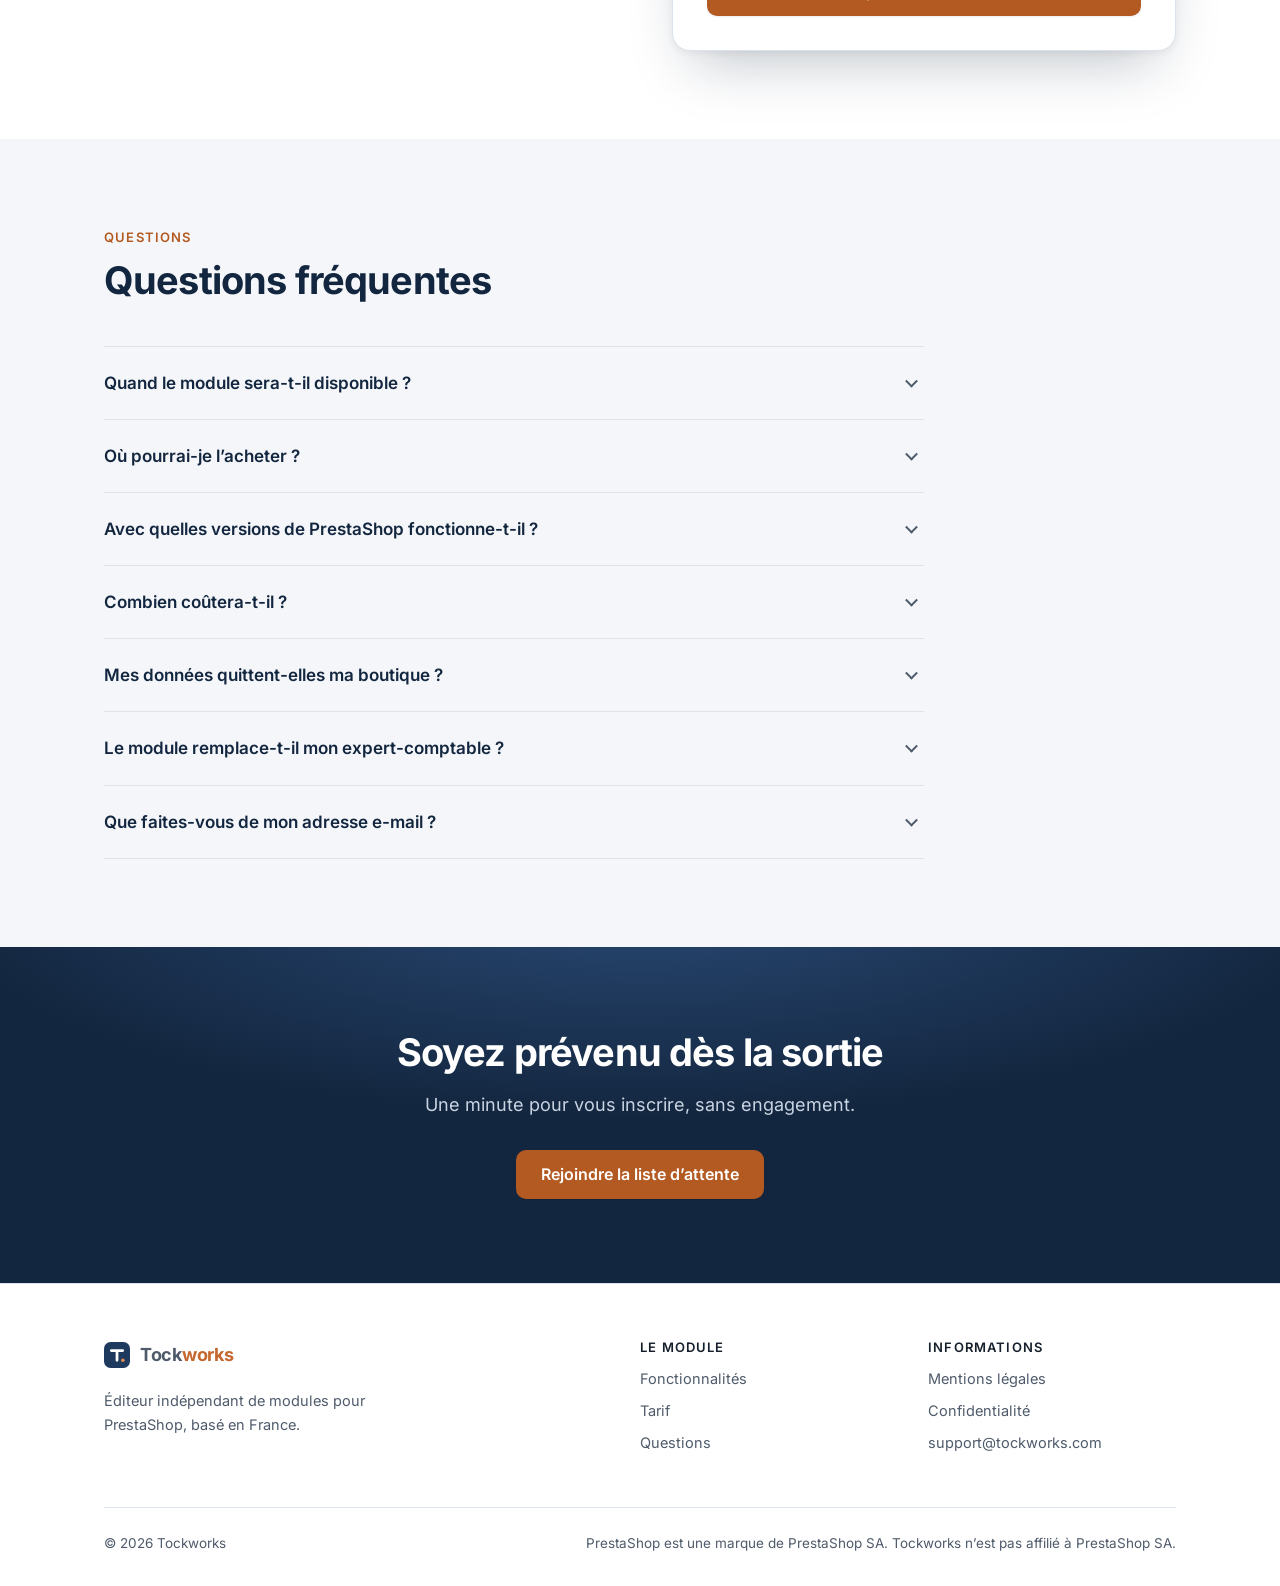
==== commit b41da903: "Formulaire sur Google Workspace et politique de confidentialité mise à jour - Nouveau lien du formul" ====
--- a/index.html
+++ b/index.html
@@ -38,7 +38,7 @@
       <a href="#fonctions">Fonctionnalités</a>
       <a href="#tarif">Tarif</a>
       <a href="#questions">Questions</a>
-      <a class="btn btn-sm" href="https://docs.google.com/forms/d/e/1FAIpQLSfRyb02x6jqyGwt5UZU0VAeCtttxppWHOzWtSJn2aNVHN5PRw/viewform">Liste d’attente</a>
+      <a class="btn btn-sm" href="https://docs.google.com/forms/d/e/1FAIpQLSdYsGD5j2iExGxQtLycnqxcgnxGlDIYG2FmVCtNEkZOwZLcVA/viewform">Liste d’attente</a>
     </nav>
   </div>
 </header>
@@ -51,7 +51,7 @@
         <h1>La TVA sur marge, directement dans votre boutique PrestaShop</h1>
         <p class="lead">Pour les boutiques en ligne qui revendent des biens d’occasion&nbsp;: le prix d’achat de chaque pièce enregistré, la TVA calculée sur votre marge à chaque vente et des factures adaptées au régime de la marge.</p>
         <div class="actions">
-          <a class="btn" href="https://docs.google.com/forms/d/e/1FAIpQLSfRyb02x6jqyGwt5UZU0VAeCtttxppWHOzWtSJn2aNVHN5PRw/viewform">Être prévenu de la sortie</a>
+          <a class="btn" href="https://docs.google.com/forms/d/e/1FAIpQLSdYsGD5j2iExGxQtLycnqxcgnxGlDIYG2FmVCtNEkZOwZLcVA/viewform">Être prévenu de la sortie</a>
           <a class="btn btn-ghost" href="#demo"><svg width="16" height="16" viewBox="0 0 24 24" fill="currentColor" aria-hidden="true"><path d="M8 5.5v13l10.5-6.5z"/></svg>Voir la démo (73&nbsp;s)</a>
         </div>
         <p class="price-note"><strong>139,99&nbsp;€ HT</strong> à l’achat, première année de mises à jour et d’assistance comprise, puis renouvellement annuel automatique, désactivable. Offre de lancement&nbsp;: <strong>69,99&nbsp;€ HT</strong> pendant le premier mois.</p>
@@ -205,7 +205,7 @@
           <li>Renouvellement annuel automatique des mises à jour et de l’assistance, désactivable</li>
           <li>Achat sur PrestaShop Marketplace</li>
         </ul>
-        <a class="btn" href="https://docs.google.com/forms/d/e/1FAIpQLSfRyb02x6jqyGwt5UZU0VAeCtttxppWHOzWtSJn2aNVHN5PRw/viewform">Être prévenu de la sortie</a>
+        <a class="btn" href="https://docs.google.com/forms/d/e/1FAIpQLSdYsGD5j2iExGxQtLycnqxcgnxGlDIYG2FmVCtNEkZOwZLcVA/viewform">Être prévenu de la sortie</a>
       </div>
     </div>
   </section>
@@ -253,7 +253,7 @@
     <div class="wrap">
       <h2>Soyez prévenu dès la sortie</h2>
       <p>Une minute pour vous inscrire, sans engagement.</p>
-      <a class="btn" href="https://docs.google.com/forms/d/e/1FAIpQLSfRyb02x6jqyGwt5UZU0VAeCtttxppWHOzWtSJn2aNVHN5PRw/viewform">Rejoindre la liste d’attente</a>
+      <a class="btn" href="https://docs.google.com/forms/d/e/1FAIpQLSdYsGD5j2iExGxQtLycnqxcgnxGlDIYG2FmVCtNEkZOwZLcVA/viewform">Rejoindre la liste d’attente</a>
     </div>
   </section>
 </main>
